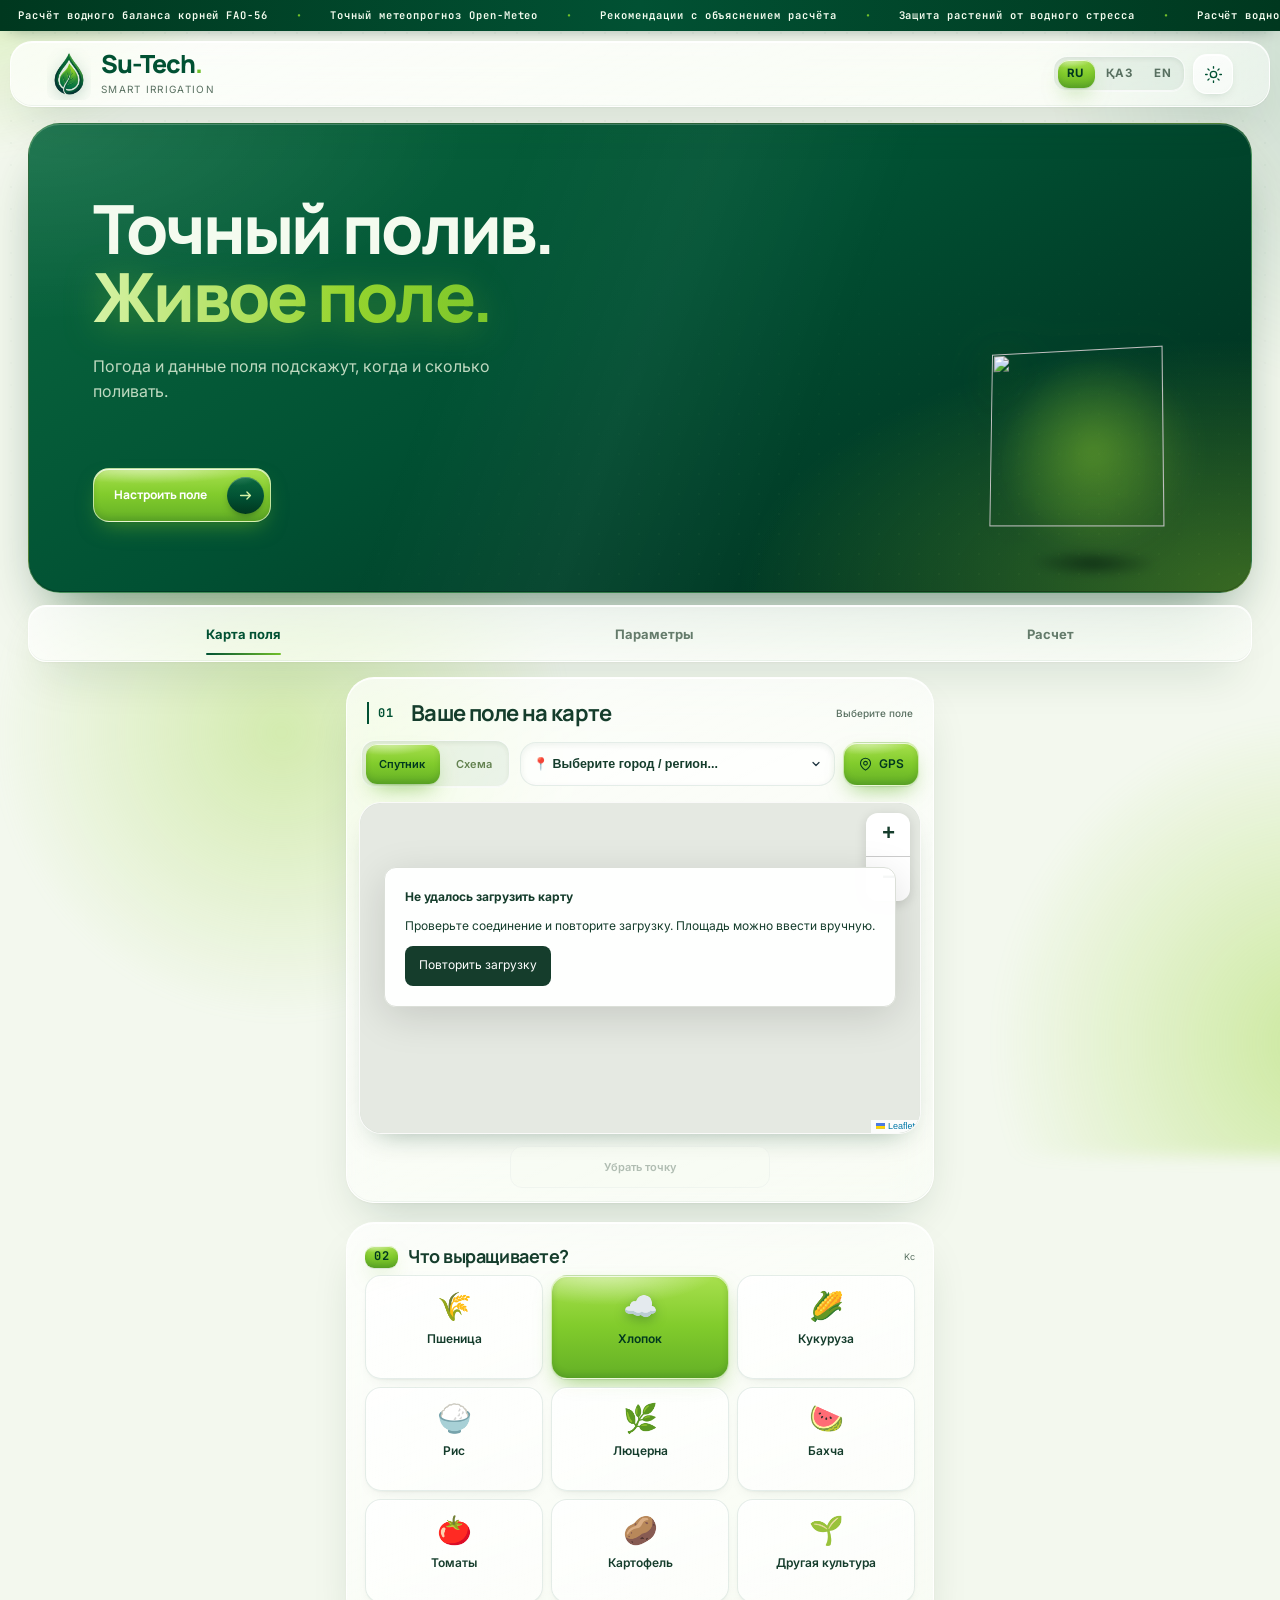
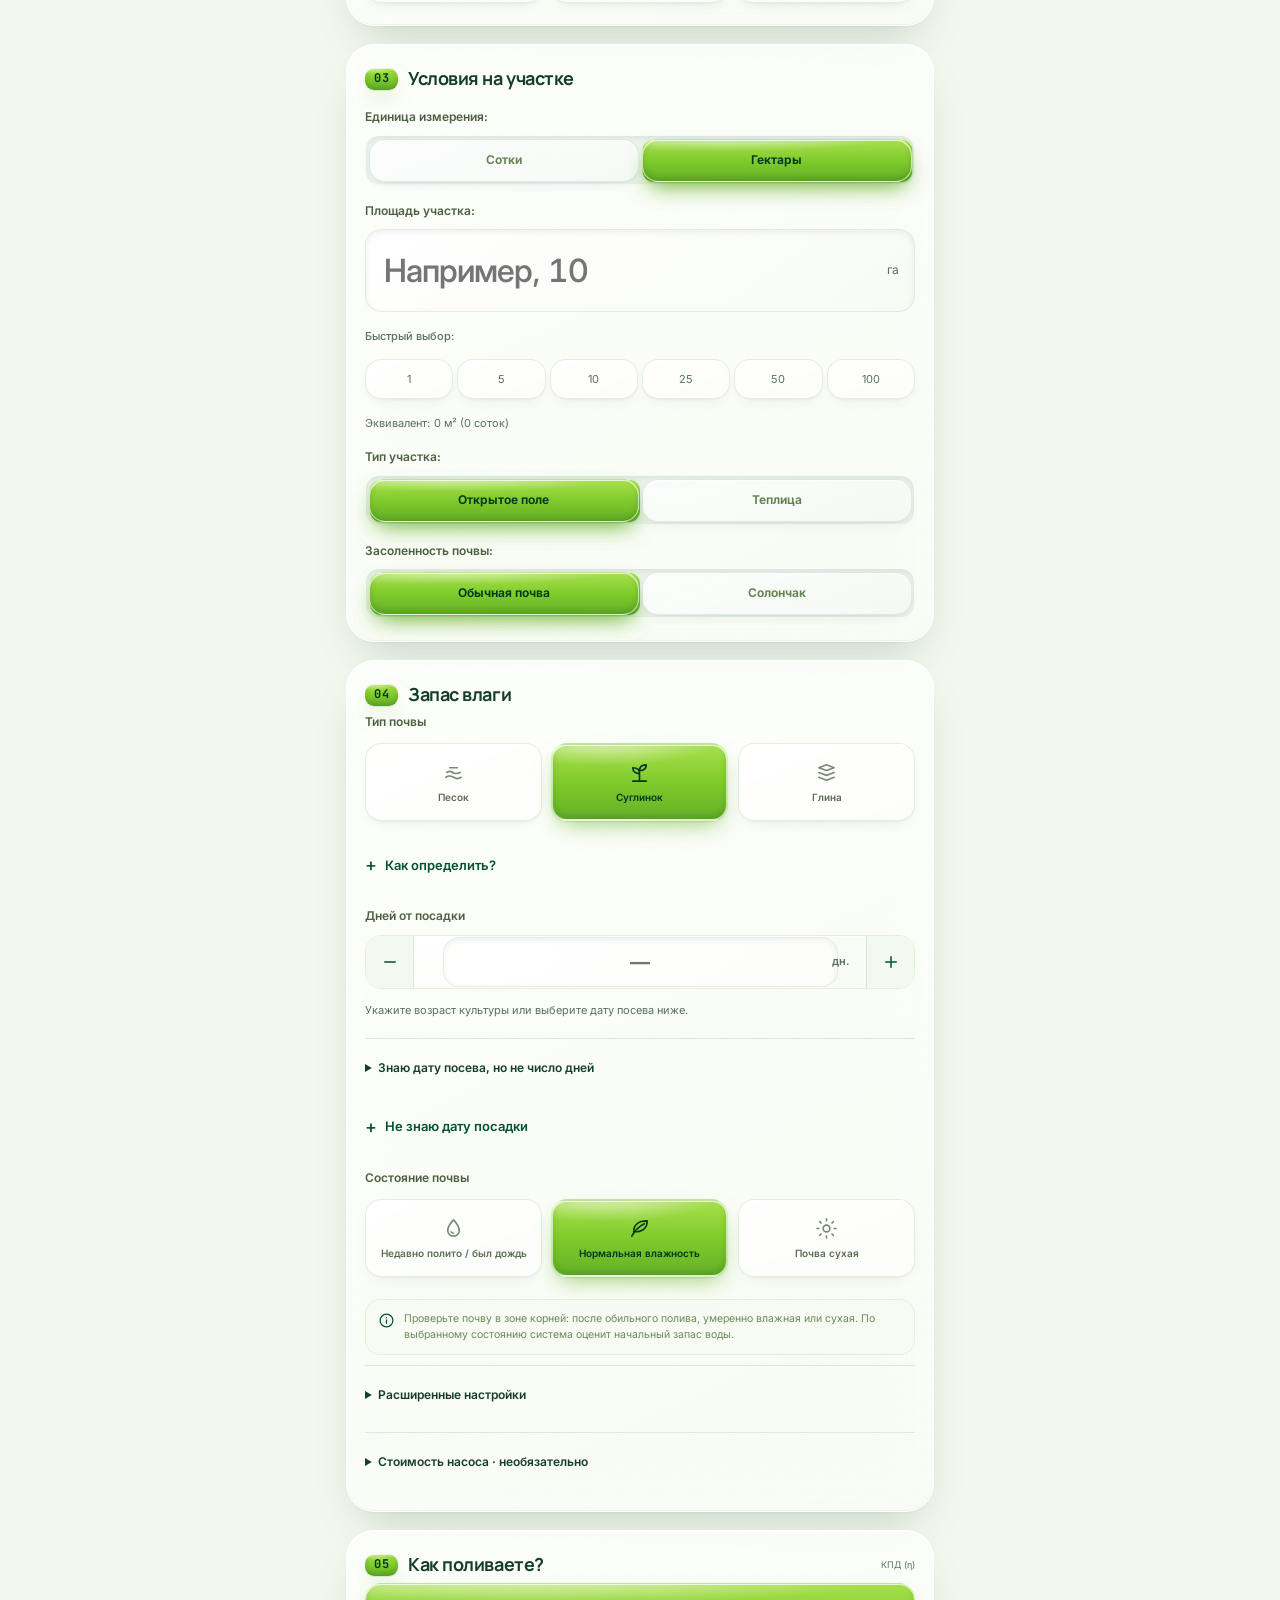
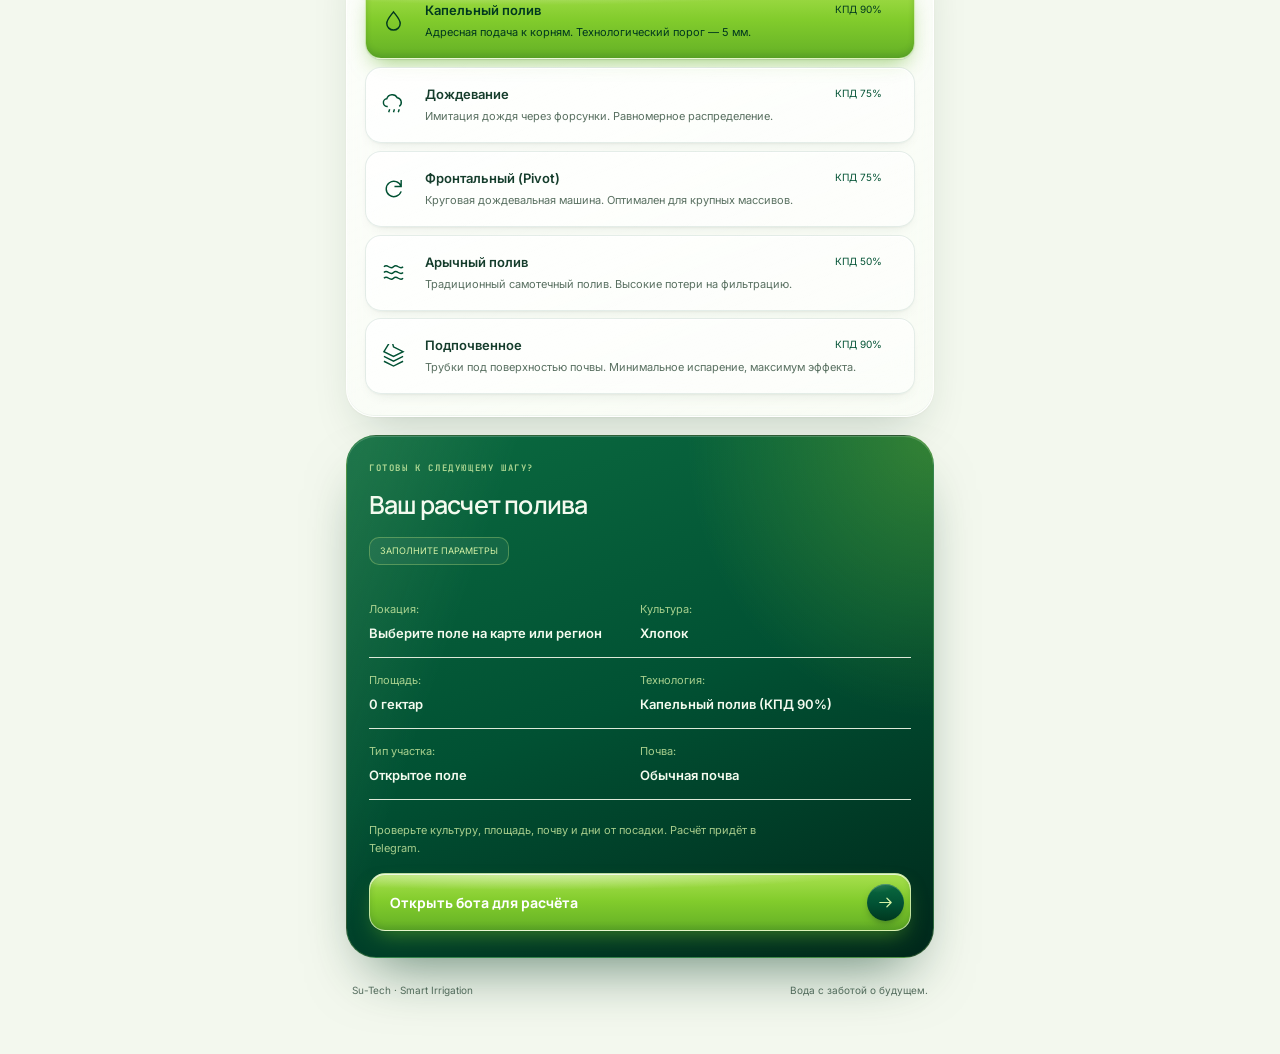
==== index.html @ 05a0aa66 "Hero: replace the CSS drop with a 3D seedling image Owner asked for a ready-made 3D picture instead " ====
<!DOCTYPE html>
<html lang="ru" id="htmlRoot">
<head>
  <meta charset="UTF-8" />
  <meta name="viewport" content="width=device-width, initial-scale=1, viewport-fit=cover" />
  <title>Su-Tech — Smart Irrigation</title>
  <meta id="pageDesc" name="description" content="Карта поля и точный расчет полива Su-Tech" />
  <meta name="theme-color" content="#ffffff" />
  <script src="js/theme.js?v=5.10.71"></script>
  <link rel="icon" href="img/sutech-leaf-logo-transparent.png?v=5.10.35" />
  <link rel="preconnect" href="https://fonts.googleapis.com" />
  <link rel="preconnect" href="https://fonts.gstatic.com" crossorigin />
  <link href="https://fonts.googleapis.com/css2?family=Inter:wght@400;500;600;700&family=JetBrains+Mono:wght@500;600;700&family=Manrope:wght@500;600;700;800&display=swap" rel="stylesheet" />
  <link rel="stylesheet" href="vendor/leaflet/leaflet.css" />
  <link rel="stylesheet" href="css/app.css?v=5.10.69" />
  <link rel="stylesheet" href="css/theme.css?v=5.10.71" />
  <link rel="stylesheet" href="css/glass.css?v=6.1.0" />
  <script defer src="vendor/leaflet/leaflet.js"></script>
  <script async src="https://telegram.org/js/telegram-web-app.js" onload="window.dispatchEvent(new Event('telegram-ready'))"></script>
  <script defer src="js/serverless-location.js?v=5.10.61"></script>
  <script defer src="js/serverless-transport.js?v=5.10.61"></script>
  <script defer src="js/field-guidance.js?v=5.10.58"></script>
  <script defer src="js/balance.js?v=5.10.69"></script>
  <script defer src="js/calculation-recovery.js?v=5.10.60"></script>
  <script defer src="js/app.js?v=5.10.71"></script>
  <script defer src="js/glass.js?v=6.0.0"></script>
</head>
<body>
  <div class="signal-strip" aria-hidden="true">
    <div class="signal-track">
      <div class="signal-loop"><span data-ticker-index="0">Расчёт водного баланса корней FAO-56</span><i>•</i><span data-ticker-index="1">Точный метеопрогноз Open-Meteo</span><i>•</i><span data-ticker-index="2">Рекомендации с объяснением расчёта</span><i>•</i><span data-ticker-index="3">Защита растений от водного стресса</span><i>•</i></div>
      <div class="signal-loop"><span data-ticker-index="0">Расчёт водного баланса корней FAO-56</span><i>•</i><span data-ticker-index="1">Точный метеопрогноз Open-Meteo</span><i>•</i><span data-ticker-index="2">Рекомендации с объяснением расчёта</span><i>•</i><span data-ticker-index="3">Защита растений от водного стресса</span><i>•</i></div>
    </div>
  </div>
  <header class="app-header">
    <a class="brand" href="#block1" aria-label="Su-Tech">
      <span class="brand-logo"><img src="img/sutech-leaf-logo-transparent.png?v=5.10.35" alt="Su-Tech" /></span>
      <span><strong>Su-Tech<span class="brand-dot">.</span></strong><small id="headerSubtitle">Smart Irrigation</small></span>
    </a>
    <nav class="header-nav" aria-label="Навигация" data-copy-aria="navAria"><a href="#block1" data-copy="navMap">Карта поля</a><a href="#block2" data-copy="navSettings">Параметры</a><a href="#summaryCard" data-copy="navCalculation">Расчет</a></nav>
    <div class="header-actions">
      <div class="language-switch" role="group" aria-label="Выбор языка" data-copy-aria="languageAria"><span class="language-switch__indicator" aria-hidden="true"></span><button type="button" id="langBtnRu" onclick="setLanguage('ru')">RU</button><button type="button" id="langBtnKz" onclick="setLanguage('kz')">ҚАЗ</button><button type="button" id="langBtnEn" onclick="setLanguage('en')">EN</button></div>
      <div class="theme-picker">
        <button type="button" id="themeToggle" class="theme-toggle" aria-label="Тема" aria-expanded="false" aria-controls="themeOptions">
          <svg data-theme-icon="light" viewBox="0 0 24 24" fill="none" stroke="currentColor" stroke-width="1.7" stroke-linecap="round" aria-hidden="true"><circle cx="12" cy="12" r="4"/><path d="M12 2v2m0 16v2M2 12h2m16 0h2M5 5l1.5 1.5m11 11L19 19M5 19l1.5-1.5m11-11L19 5"/></svg>
          <svg data-theme-icon="dark" class="hidden" viewBox="0 0 24 24" fill="none" stroke="currentColor" stroke-width="1.7" stroke-linecap="round" stroke-linejoin="round" aria-hidden="true"><path d="M20.5 14A8.6 8.6 0 0 1 10 3.5 8.7 8.7 0 1 0 20.5 14Z"/></svg>
        </button>
        <div id="themeOptions" class="theme-options" role="group" aria-label="Тема" hidden>
          <button type="button" data-theme-choice="auto" aria-pressed="true"><span data-theme-label>Как на устройстве</span><span class="theme-check" aria-hidden="true">✓</span></button>
          <button type="button" data-theme-choice="light" aria-pressed="false"><span data-theme-label>Светлая</span><span class="theme-check" aria-hidden="true">✓</span></button>
          <button type="button" data-theme-choice="dark" aria-pressed="false"><span data-theme-label>Тёмная</span><span class="theme-check" aria-hidden="true">✓</span></button>
        </div>
      </div>
    </div>
  </header>
  <div class="scroll-progress" aria-hidden="true"><span id="scrollProgressBar"></span></div>
  <section class="eco-hero" aria-labelledby="heroTitle">
    <div class="hero-ambient hero-ambient-one" aria-hidden="true"></div><div class="hero-ambient hero-ambient-two" aria-hidden="true"></div>
    <div class="hero-orb" aria-hidden="true"><div class="hero-orb__body"><span class="hero-orb__glow"></span><span class="hero-orb__shadow"></span><img class="hero-orb__art" src="img/seedling-3d.png?v=6.1.0" alt="" width="256" height="256" /></div></div>
    <div class="hero-copy">
      <h1 id="heroTitle"><span data-copy="heroTitleTop">Точный полив.</span> <em data-copy="heroTitleAccent">Живое поле.</em></h1>
      <p class="hero-description" data-copy="heroDescription">Погода и данные поля подскажут, когда и сколько поливать.</p>
      <div class="hero-actions">
        <a class="hero-cta" href="#block1"><span data-copy="heroCta">Настроить поле</span><span class="motion-arrow" aria-hidden="true"><svg viewBox="0 0 24 24" fill="none" stroke="currentColor" stroke-width="1.8" stroke-linecap="round" stroke-linejoin="round"><path d="M5 12h14m-5-5 5 5-5 5"/></svg><svg viewBox="0 0 24 24" fill="none" stroke="currentColor" stroke-width="1.8" stroke-linecap="round" stroke-linejoin="round"><path d="M5 12h14m-5-5 5 5-5 5"/></svg></span></a>
      </div>
    </div>
  </section>
  <nav class="section-nav" aria-label="Разделы Su-Tech" data-copy-aria="sectionAria"><a href="#block1" data-copy="navMap" aria-current="location">Карта поля</a><a href="#block2" data-copy="navSettings">Параметры</a><a href="#summaryCard" data-copy="navCalculation">Расчет</a></nav>
  <main class="workspace">
    <div class="workspace-grid">
      <div class="map-column">
        <section id="block1" class="map-panel">
          <div class="section-heading"><span class="section-index" aria-hidden="true">01</span><div><h2 id="block1Title">Ваше поле на карте</h2></div><span id="block1StatusPill" class="status-pill">Выберите поле</span></div>
          <div class="map-topbar">
            <div class="basemap-switch segmented-toggle"><span class="segmented-toggle__indicator" aria-hidden="true"></span><button id="btnSatellite" aria-pressed="true" onclick="setMapBasemap('satellite')" data-copy="satellite">Спутник</button><button id="btnStreets" aria-pressed="false" onclick="setMapBasemap('streets')" data-copy="streets">Схема</button></div>
            <div class="map-location-actions">
              <select id="regionSelect" class="region-select" onchange="selectRegion(this.value)" aria-label="Быстрый выбор региона" aria-describedby="locationPrompt">
                <option value="" selected data-copy="selectRegionPrompt">Выберите город или регион…</option>
                <option value="atyrau">Атырау</option>
                <option value="kyzylorda">Кызылорда (Сырдария)</option>
                <option value="turkestan">Туркестан</option>
                <option value="shymkent">Шымкент</option>
                <option value="zhambyl">Тараз (Жамбыл)</option>
                <option value="almaty">Алматы</option>
                <option value="kostanay">Костанай</option>
                <option value="akmola">Кокшетау (Акмола)</option>
                <option value="sko">Петропавловск (СКО)</option>
                <option value="pavlodar">Павлодар</option>
                <option value="vko">Усть-Каменогорск (ВКО)</option>
                <option value="karaganda">Караганда</option>
                <option value="aktobe">Актобе</option>
              </select>
              <button id="btnGetLocation" class="gps-button" onclick="requestGeolocation()"><svg viewBox="0 0 24 24" fill="none" stroke="currentColor" stroke-width="1.7" stroke-linecap="round" stroke-linejoin="round" aria-hidden="true"><path d="M20 10c0 6-8 11-8 11S4 16 4 10a8 8 0 1 1 16 0Z M15 10a3 3 0 1 1-6 0 3 3 0 0 1 6 0Z"/></svg><span id="btnLocationText">GPS</span></button>
            </div>
          </div>
          <p id="locationPrompt" class="location-prompt" role="status" tabindex="-1" hidden></p>
          <div class="map-stage"><div id="map" role="region" aria-label="Карта поля" aria-describedby="mapHint"></div>
            <div id="mapError" class="map-error hidden" role="status"><strong data-copy="mapErrorTitle">Не удалось загрузить карту</strong><span data-copy="mapErrorBody">Проверьте соединение и повторите загрузку. Площадь можно ввести вручную.</span><button id="btnRetryMap" onclick="retryFieldMap()" data-copy="retryMap">Повторить загрузку</button></div>
          </div>
          <div class="map-toolbar">
            <button id="btnUndoPoint" onclick="undoFieldPoint()" disabled data-copy="btnUndoPoint">Убрать точку</button>
            <button id="btnResetContour" onclick="resetFieldContour()" disabled data-copy="btnResetContour" class="hidden" style="display:none;" aria-hidden="true">🔄 Сбросить</button>
            <button id="btnClearLocation" onclick="clearCurrentLocation()" disabled data-copy="btnClearLocation" class="hidden" style="display:none;" aria-hidden="true">Убрать маркер</button>
          </div>
          <p id="mapHint" class="map-hint sr-only"></p>
          <div class="legacy-map-controls" aria-hidden="true"><button id="btnAddCenter" onclick="addMapCenter()" tabindex="-1">Точка в центре</button><button id="btnUseRadius" aria-pressed="false" onclick="usePointRadius()" tabindex="-1">По радиусу</button><div id="radiusControls" class="radius-controls hidden"><label id="radiusLabel" for="fieldRadiusInput">Радиус, м</label><input id="fieldRadiusInput" type="number" min="1" max="10000" step="any" value="100" inputmode="decimal" oninput="updatePointRadius()" /></div></div>
          <div class="area-readout hidden" role="status" aria-live="polite" aria-hidden="true"><span class="area-icon"><svg viewBox="0 0 24 24" fill="none" stroke="currentColor" stroke-width="1.7" stroke-linecap="round" stroke-linejoin="round" aria-hidden="true"><path d="m4 5 14-2 3 14-14 4-3-16Z"/></svg></span><div><span id="mapAreaLabel">Площадь участка</span><strong id="mapAreaValue">—</strong><span id="mapAreaStatus"></span></div></div>
          <div id="gpsStatusBlock" class="gps-status hidden" role="status"><span class="gps-spinner"></span><span id="gpsStatusText"></span></div>
          <div id="coordsCard" class="coords-card hidden"><span id="coordsCardTitle"></span><span id="coordsAccuracy"></span><div><span id="labelLat">Широта</span> <strong id="displayLat"></strong></div><div><span id="labelLon">Долгота</span> <strong id="displayLon"></strong></div></div>
        </section>
      </div>
      <div class="settings-column"><section id="block2" class="flex flex-col gap-4">

      <div class="flex gap-3">
        <span class="section-index" aria-hidden="true">02</span>
        <h2 class="" id="block2Title">
          Сельскохозяйственная культура
        </h2>
        <span class="">Kc</span>
      </div>


      <!-- 9 crops — adaptive for mobile and desktop -->
      <div class="gap-3" role="radiogroup" aria-labelledby="block2Title">

        <!-- 1. Пшеница -->
        <div id="cropCard_wheat"
             data-crop="wheat"
             class="crop-card flex flex-col relative"
             onclick="selectCrop('wheat')" role="radio" aria-checked="false" tabindex="0">
          <span class="crop-symbol" aria-hidden="true">🌾</span>
          <span class="" id="cropName_wheat">Пшеница</span>
          <span class="" id="cropSub_wheat">Бидай</span>
          <span class="">Kc:1.10</span>
          <span class="crop-check absolute hidden"
                aria-hidden="true">✓</span>
        </div>

        <!-- 2. Хлопок (Selected by default) -->
        <div id="cropCard_cotton"
             data-crop="cotton"
             class="crop-card flex flex-col relative card-selected active"
             onclick="selectCrop('cotton')" role="radio" aria-checked="true" tabindex="0">
          <span class="crop-symbol" aria-hidden="true">☁️</span>
          <span class="" id="cropName_cotton">Хлопок</span>
          <span class="" id="cropSub_cotton">Мақта</span>
          <span class="">Kc:1.15</span>
          <span class="crop-check absolute flex"
                aria-hidden="true">✓</span>
        </div>

        <!-- 3. Кукуруза -->
        <div id="cropCard_corn"
             data-crop="corn"
             class="crop-card flex flex-col relative"
             onclick="selectCrop('corn')" role="radio" aria-checked="false" tabindex="0">
          <span class="crop-symbol" aria-hidden="true">🌽</span>
          <span class="" id="cropName_corn">Кукуруза</span>
          <span class="" id="cropSub_corn">Жүгері</span>
          <span class="">Kc:1.20</span>
          <span class="crop-check absolute hidden"
                aria-hidden="true">✓</span>
        </div>

        <!-- 4. Рис -->
        <div id="cropCard_rice"
             data-crop="rice"
             class="crop-card flex flex-col relative"
             onclick="selectCrop('rice')" role="radio" aria-checked="false" tabindex="0">
          <span class="crop-symbol" aria-hidden="true">🍚</span>
          <span class="" id="cropName_rice">Рис</span>
          <span class="" id="cropSub_rice">Күріш</span>
          <span class="">Kc:1.25</span>
          <span class="crop-check absolute hidden"
                aria-hidden="true">✓</span>
        </div>

        <!-- 5. Люцерна -->
        <div id="cropCard_alfalfa"
             data-crop="alfalfa"
             class="crop-card flex flex-col relative"
             onclick="selectCrop('alfalfa')" role="radio" aria-checked="false" tabindex="0">
          <span class="crop-symbol" aria-hidden="true">🌿</span>
          <span class="" id="cropName_alfalfa">Люцерна</span>
          <span class="" id="cropSub_alfalfa">Жоңышқа</span>
          <span class="">Kc:1.05</span>
          <span class="crop-check absolute hidden"
                aria-hidden="true">✓</span>
        </div>

        <!-- 6. Бахча -->
        <div id="cropCard_melon"
             data-crop="melon"
             class="crop-card flex flex-col relative"
             onclick="selectCrop('melon')" role="radio" aria-checked="false" tabindex="0">
          <span class="crop-symbol" aria-hidden="true">🍉</span>
          <span class="" id="cropName_melon">Бахча</span>
          <span class="" id="cropSub_melon">Бақша</span>
          <span class="">Kc:1.05</span>
          <span class="crop-check absolute hidden"
                aria-hidden="true">✓</span>
        </div>

        <!-- 7. Томаты -->
        <div id="cropCard_tomato"
             data-crop="tomato"
             class="crop-card flex flex-col relative"
             onclick="selectCrop('tomato')" role="radio" aria-checked="false" tabindex="0">
          <span class="crop-symbol" aria-hidden="true">🍅</span>
          <span class="" id="cropName_tomato">Томаты</span>
          <span class="" id="cropSub_tomato">Қызанақ</span>
          <span class="">Kc:1.15</span>
          <span class="crop-check absolute hidden"
                aria-hidden="true">✓</span>
        </div>

        <!-- 8. Картофель -->
        <div id="cropCard_potato"
             data-crop="potato"
             class="crop-card flex flex-col relative"
             onclick="selectCrop('potato')" role="radio" aria-checked="false" tabindex="0">
          <span class="crop-symbol" aria-hidden="true">🥔</span>
          <span class="" id="cropName_potato">Картофель</span>
          <span class="" id="cropSub_potato">Картоп</span>
          <span class="">Kc:1.10</span>
          <span class="crop-check absolute hidden"
                aria-hidden="true">✓</span>
        </div>

        <!-- 9. Другая культура (Kc=1.00) -->
        <div id="cropCard_other"
             data-crop="other"
             class="crop-card flex flex-col relative"
             onclick="selectCrop('other')" role="radio" aria-checked="false" tabindex="0">
          <span class="crop-symbol" aria-hidden="true">🌱</span>
          <span class="" id="cropName_other">Другая культура</span>
          <span class="" id="cropSub_other">Басқа дақыл</span>
          <span class="">Kc:1.00</span>
          <span class="crop-check absolute hidden"
                aria-hidden="true">✓</span>
        </div>
      </div>
    </section>
<section id="block3" class="flex flex-col gap-4">

      <div class="flex gap-3">
        <span class="section-index" aria-hidden="true">03</span>
        <h2 class="" id="block3Title">
          Параметры поля
        </h2>
        <span class="" id="currentAreaUnitBadge">гектар</span>
      </div>

      <div class="flex flex-col gap-4">

        <!-- Unit toggle -->
        <div class="flex flex-col gap-2">
          <label class="" id="labelAreaUnit">
            Единица измерения:
          </label>
          <div class="flex segmented-toggle" id="areaUnitSwitch"
               role="group" aria-labelledby="labelAreaUnit">
            <span class="segmented-toggle__indicator" aria-hidden="true"></span>
            <button type="button" id="unitBtn_sotka"
                    class=""
                    onclick="setAreaUnit('sotka')" aria-pressed="false">
              <span id="unitText_sotka">Сотки</span>
            </button>
            <button type="button" id="unitBtn_hectare"
                    class=""
                    onclick="setAreaUnit('hectare')" aria-pressed="true">
              <span id="unitText_hectare">Гектары</span>
            </button>
          </div>
        </div>

        <!-- Area input -->
        <div class="flex flex-col gap-2">
          <label class=""
                 id="labelAreaValue" for="fieldAreaInput">
            Площадь участка:
          </label>
          <div class="relative flex">
            <input
              type="text"
              id="fieldAreaInput"
              class=""
              value="" placeholder="Например, 10" autocomplete="off" spellcheck="false"
              inputmode="decimal"
              oninput="handleAreaChange(this.value)"
            />
            <span class="absolute"
                  id="inputUnitSuffix">га</span>
          </div>
        </div>

        <!-- Preset chips -->
        <div class="flex flex-col gap-2">
          <span class=""
                id="labelQuickPresets">Быстрый выбор:</span>
          <div class="flex gap-2" role="group" aria-labelledby="labelQuickPresets">
            <button type="button"
                    class=""
                    onclick="setPresetArea(1)">1</button>
            <button type="button"
                    class=""
                    onclick="setPresetArea(5)">5</button>
            <button type="button"
                    class=""
                    onclick="setPresetArea(10)">10</button>
            <button type="button"
                    class=""
                    onclick="setPresetArea(25)">25</button>
            <button type="button"
                    class=""
                    onclick="setPresetArea(50)">50</button>
            <button type="button"
                    class=""
                    onclick="setPresetArea(100)">100</button>
          </div>
        </div>

        <!-- Equivalent -->
        <div class="flex"
             aria-live="polite">
          <span class="" id="areaCalcEquivalentLabel">Эквивалент:</span>
          <span class="" id="areaInM2">100 000 м² (1 000 соток)</span>
        </div>

        <!-- ══ TWO CRITICAL TOGGLES ══════════════════════════════ -->

        <!-- 1. Тип участка (Field Type) -->
        <div class="flex flex-col gap-2">
          <div class="flex">
            <label class="" id="labelFieldType">
              Тип участка:
            </label>
            <span class="" id="fieldTypeBadge">
              Открытое поле
            </span>
          </div>
          <div class="flex segmented-toggle" id="fieldTypeSwitch"
               role="group" aria-labelledby="labelFieldType">
            <span class="segmented-toggle__indicator" aria-hidden="true"></span>
            <button type="button" id="fieldTypeBtn_open" data-field="open"
                    class=""
                    onclick="setFieldType('open')" aria-pressed="true">
              <span id="fieldText_open">Открытое поле</span>
            </button>
            <button type="button" id="fieldTypeBtn_greenhouse" data-field="greenhouse"
                    class=""
                    onclick="setFieldType('greenhouse')" aria-pressed="false">
              <span id="fieldText_greenhouse">Теплица</span>
            </button>
          </div>
        </div>

        <!-- 2. Засоленность почвы (Salinity Leaching) -->
        <div class="flex flex-col gap-2">
          <div class="flex">
            <label class="" id="labelSalinity">
              Засоленность почвы:
            </label>
            <span class="" id="salinityBadge">
              Обычная почва
            </span>
          </div>
          <div class="flex segmented-toggle" id="salinitySwitch"
               role="group" aria-labelledby="labelSalinity">
            <span class="segmented-toggle__indicator" aria-hidden="true"></span>
            <button type="button" id="salinityBtn_no" data-saline="no"
                    class=""
                    onclick="setSalinity('no')" aria-pressed="true">
              <span id="salineText_no">Обычная почва</span>
            </button>
            <button type="button" id="salinityBtn_yes" data-saline="yes"
                    class=""
                    onclick="setSalinity('yes')" aria-pressed="false">
              <span id="salineText_yes">Солончак</span>
            </button>
          </div>
        </div>

      </div>
    </section>
<section id="balanceBlock" class="balance-form">
  <div><span class="section-index" aria-hidden="true">04</span><h2 data-balance-copy="title">Запас влаги</h2></div>
  <div class="balance-fields">
    <label id="soilTypeLabel" data-balance-copy="soil">Тип почвы</label>
    <div id="soilChips" class="segmented-chips" role="radiogroup" aria-labelledby="soilTypeLabel">
      <button type="button" class="chip-btn" data-soil="sand" onclick="setSoilType('sand')" role="radio" aria-checked="false">
        <svg class="chip-icon" viewBox="0 0 24 24" fill="none" stroke="currentColor" stroke-width="1.7" stroke-linecap="round" stroke-linejoin="round" aria-hidden="true"><path d="M4 17c3-2 5-2 8 0s5 2 8 0M5 12c2-1.5 4-1.5 6 0s4 1.5 8 0M8 7h8"/></svg><span data-balance-copy="sand">Песок</span>
      </button>
      <button type="button" class="chip-btn chip-active" data-soil="loam" onclick="setSoilType('loam')" role="radio" aria-checked="true">
        <svg class="chip-icon" viewBox="0 0 24 24" fill="none" stroke="currentColor" stroke-width="1.7" stroke-linecap="round" stroke-linejoin="round" aria-hidden="true"><path d="M12 21V10M12 13c-4 0-7-2-7-6 4 0 7 2 7 6Zm0-3c4 0 7-2 7-6-4 0-7 2-7 6ZM5 21h14"/></svg><span data-balance-copy="loam">Суглинок</span>
      </button>
      <button type="button" class="chip-btn" data-soil="clay" onclick="setSoilType('clay')" role="radio" aria-checked="false">
        <svg class="chip-icon" viewBox="0 0 24 24" fill="none" stroke="currentColor" stroke-width="1.7" stroke-linecap="round" stroke-linejoin="round" aria-hidden="true"><path d="m4 7 8-3 8 3-8 3-8-3Zm0 5 8 3 8-3M4 17l8 3 8-3"/></svg><span data-balance-copy="clay">Глина</span>
      </button>
    </div>
    <input type="hidden" id="soilType" value="loam" />
    <details id="soilHelp" class="field-help">
      <summary data-balance-copy="soilHelp">Как определить?</summary>
      <p id="soilHelpText" class="balance-help field-help__text"></p>
    </details>

    <label for="growthDay" data-balance-copy="day">Дней от посадки</label>
    <div class="growth-stepper">
      <button type="button" onclick="changeGrowthDay(-1)" data-balance-aria="decreaseDay" aria-label="Уменьшить число дней"><svg viewBox="0 0 24 24" fill="none" stroke="currentColor" stroke-width="2" stroke-linecap="round" aria-hidden="true"><path d="M5 12h14"/></svg></button>
      <div class="growth-value"><input id="growthDay" type="text" inputmode="numeric" placeholder="—" autocomplete="off"/><span data-balance-copy="daySuffix">дн.</span></div>
      <button type="button" onclick="changeGrowthDay(1)" data-balance-aria="increaseDay" aria-label="Увеличить число дней"><svg viewBox="0 0 24 24" fill="none" stroke="currentColor" stroke-width="2" stroke-linecap="round" aria-hidden="true"><path d="M12 5v14M5 12h14"/></svg></button>
    </div>
    <p class="balance-help" data-balance-copy="dayHint">Укажите возраст культуры или выберите дату посева ниже.</p>
    <details id="plantingDateDetails"><summary data-balance-copy="dateOption">Знаю дату посева, но не число дней</summary>
      <label for="plantingDate" data-balance-copy="dateLabel">Дата посева или посадки</label>
      <input id="plantingDate" type="date" autocomplete="off" />
    </details>
    <details id="growthStageHelp" class="field-help">
      <summary data-balance-copy="stageHelp">Не знаю дату посадки</summary>
      <p class="balance-help" data-balance-copy="stageHelpIntro">Выберите стадию по виду растений. Возраст будет приблизительным.</p>
      <fieldset class="growth-stage-options">
        <legend id="growthStageLabel" class="sr-only" data-balance-copy="stageLabel">Стадия роста</legend>
        <button type="button" data-growth-stage="initial" aria-pressed="false"><strong data-stage-label></strong><span data-stage-description></span></button>
        <button type="button" data-growth-stage="development" aria-pressed="false"><strong data-stage-label></strong><span data-stage-description></span></button>
        <button type="button" data-growth-stage="middle" aria-pressed="false"><strong data-stage-label></strong><span data-stage-description></span></button>
        <button type="button" data-growth-stage="late" aria-pressed="false"><strong data-stage-label></strong><span data-stage-description></span></button>
      </fieldset>
    </details>
    <p id="growthEstimateNote" class="balance-help growth-estimate-note" role="status" hidden></p>

    <label id="moistureLabel" data-balance-copy="moisture">Состояние почвы</label>
    <div id="moistureChips" class="segmented-chips" role="radiogroup" aria-labelledby="moistureLabel">
      <button type="button" class="chip-btn" data-moisture="recent" onclick="setMoistureCondition('recent')" role="radio" aria-checked="false">
        <svg class="chip-icon" viewBox="0 0 24 24" fill="none" stroke="currentColor" stroke-width="1.7" stroke-linecap="round" stroke-linejoin="round" aria-hidden="true"><path d="M12 3s6 6.3 6 11a6 6 0 0 1-12 0c0-4.7 6-11 6-11Z"/><path d="M9.5 15.5c.7 1 1.5 1.5 2.5 1.5"/></svg><span data-balance-copy="moistureRecent">Недавно полито</span>
      </button>
      <button type="button" class="chip-btn chip-active" data-moisture="normal" onclick="setMoistureCondition('normal')" role="radio" aria-checked="true">
        <svg class="chip-icon" viewBox="0 0 24 24" fill="none" stroke="currentColor" stroke-width="1.7" stroke-linecap="round" stroke-linejoin="round" aria-hidden="true"><path d="M20 4C11 4 6 8 6 15c5 1 9 0 12-4 2-2 2-5 2-7Z"/><path d="M4 20c3-6 7-10 13-13"/></svg><span data-balance-copy="moistureNormal">В норме</span>
      </button>
      <button type="button" class="chip-btn" data-moisture="dry" onclick="setMoistureCondition('dry')" role="radio" aria-checked="false">
        <svg class="chip-icon" viewBox="0 0 24 24" fill="none" stroke="currentColor" stroke-width="1.7" stroke-linecap="round" stroke-linejoin="round" aria-hidden="true"><circle cx="12" cy="12" r="3.5"/><path d="M12 2v2M12 20v2M4.9 4.9l1.4 1.4M17.7 17.7l1.4 1.4M2 12h2M20 12h2M4.9 19.1l1.4-1.4M17.7 6.3l1.4-1.4"/></svg><span data-balance-copy="moistureDry">Сухая</span>
      </button>
    </div>
    <input type="hidden" id="moistureCondition" value="normal" />

    <p class="balance-help balance-info"><svg viewBox="0 0 24 24" fill="none" stroke="currentColor" stroke-width="1.7" stroke-linecap="round" stroke-linejoin="round" aria-hidden="true"><circle cx="12" cy="12" r="9"/><path d="M12 11v5M12 8h.01"/></svg><span data-balance-copy="moistureHint">Выберите понятное состояние — запас влаги в миллиметрах система рассчитает сама.</span></p>
    <p id="riceBalanceNote" class="balance-help hidden" data-balance-copy="rice">Для риса рассчитывается норма затопления чека (слой 10–15 см + фильтрация в грунт).</p>
    <details id="stageCalendar"><summary data-balance-copy="calendar">Расширенные настройки</summary>
      <p class="balance-help" data-balance-copy="calendarHint">Ориентировочные сроки: измените под сорт и климат. Люцерна — первый цикл; после укоса используйте «Другая культура» с текущими параметрами.</p>
      <div class="balance-pair">
        <div><label for="stageInitial" data-balance-copy="initial">Начало, дней</label><input id="stageInitial" type="text" inputmode="numeric" /></div>
        <div><label for="stageDevelopment" data-balance-copy="development">Развитие, дней</label><input id="stageDevelopment" type="text" inputmode="numeric" /></div>
        <div><label for="stageMiddle" data-balance-copy="middle">Середина, дней</label><input id="stageMiddle" type="text" inputmode="numeric" /></div>
        <div><label for="stageLate" data-balance-copy="late">Созревание, дней</label><input id="stageLate" type="text" inputmode="numeric" /></div>
      </div>
    </details>
    <div id="customCropBalance" class="balance-fields hidden">
      <p class="balance-help" data-balance-copy="customHint">Введите параметры текущей стадии вашей культуры.</p>
      <label for="customKc">Kc</label><input id="customKc" type="text" inputmode="decimal" placeholder="1.0" />
      <label for="customP" data-balance-copy="customP">Доля истощения p (0,1–0,8)</label><input id="customP" type="text" inputmode="decimal" placeholder="0.5" />
      <label for="customRoot" data-balance-copy="root">Глубина корней, м</label><input id="customRoot" type="text" inputmode="decimal" placeholder="0.6" />
    </div>
    <details id="greenhouseBalance" class="hidden">
      <summary data-balance-copy="greenhouseSettings">Микроклимат теплицы · необязательно</summary>
      <div class="balance-fields">
        <label for="greenhouseEt0" data-balance-copy="greenhouseEt0">Измеренный ET₀, мм/сутки</label><input id="greenhouseEt0" type="text" inputmode="decimal" />
        <p class="balance-help" data-balance-copy="greenhouseHint">Оставьте пустым — система автоматически рассчитает ET₀ теплицы по Open-Meteo.</p>
      </div>
    </details>
    <details><summary data-balance-copy="energy">Стоимость насоса · необязательно</summary>
      <div class="balance-fields">
        <label for="powerPrice" data-balance-copy="price">Тариф, ₸/кВт·ч</label><input id="powerPrice" type="text" inputmode="decimal" />
        <div class="balance-pair">
          <div><label for="pumpPower" data-balance-copy="pumpPower">Мощность насоса (кВт)</label><input id="pumpPower" type="text" inputmode="decimal" /></div>
          <div><label for="pumpProductivity" data-balance-copy="pumpProductivity">Производительность (м³/ч)</label><input id="pumpProductivity" type="text" inputmode="decimal" /></div>
        </div>
      </div>
      <p class="balance-help" data-balance-copy="energyHint">Уточните мощность и производительность вашего насоса. Добавьте тариф, чтобы сравнить стоимость полива.</p>
    </details>
    <p class="balance-error" id="balanceError" role="alert" hidden></p>
  </div>
</section>
<section id="block4" class="flex flex-col gap-4">

      <div class="flex gap-3">
        <span class="section-index" aria-hidden="true">05</span>
        <h2 class="" id="block4Title">
          Тип оросительной системы
        </h2>
        <span class="" id="irrigEfficiencyLabel">КПД (η)</span>
      </div>


      <div class="flex flex-col gap-3" role="radiogroup" aria-labelledby="block4Title">

        <!-- 1. Капельный (Default Selected) -->
        <div id="irrigCard_drip"
             class="irrig-card relative card-selected active"
             onclick="selectIrrigation('drip')" role="radio" aria-checked="true" tabindex="0">
          <div class="flex gap-3">
            <div class="flex">
              <svg data-lucide="droplets" class="irrig-symbol" viewBox="0 0 24 24" fill="none" stroke="currentColor" stroke-width="1.5" aria-hidden="true"><path d="M12 3C9 7 5 11 5 15a7 7 0 0 0 14 0c0-4-4-8-7-12Z"/></svg>
            </div>
            <div class="">
              <div class="flex gap-2">
                <span class="" id="irrigTitle_drip">Капельный полив</span>
                <span class="" id="irrigBadge_drip">КПД 90%</span>
              </div>
              <p class="" id="irrigDesc_drip">
                Адресная подача в прикорневую зону. Экономия воды 40–50%.
              </p>
            </div>
          </div>
          <span class="irrig-check absolute flex" aria-hidden="true">✓</span>
        </div>

        <!-- 2. Дождевание -->
        <div id="irrigCard_sprinkler"
             class="irrig-card relative"
             onclick="selectIrrigation('sprinkler')" role="radio" aria-checked="false" tabindex="0">
          <div class="flex gap-3">
            <div class="flex">
              <svg data-lucide="cloud-rain" class="irrig-symbol" viewBox="0 0 24 24" fill="none" stroke="currentColor" stroke-width="1.5" aria-hidden="true"><path d="M6 14a4 4 0 0 1-1-8 6 6 0 0 1 11-1 5 5 0 0 1 2 9M8 17l-1 3m6-3-1 3m6-3-1 3"/></svg>
            </div>
            <div class="">
              <div class="flex gap-2">
                <span class="" id="irrigTitle_sprinkler">Дождевание</span>
                <span class="" id="irrigBadge_sprinkler">КПД 75%</span>
              </div>
              <p class="" id="irrigDesc_sprinkler">
                Имитация дождя через форсунки. Равномерное распределение.
              </p>
            </div>
          </div>
          <span class="irrig-check absolute hidden" aria-hidden="true">✓</span>
        </div>

        <!-- 3. Фронтальный (Pivot) -->
        <div id="irrigCard_pivot"
             class="irrig-card relative"
             onclick="selectIrrigation('pivot')" role="radio" aria-checked="false" tabindex="0">
          <div class="flex gap-3">
            <div class="flex">
              <svg data-lucide="rotate-cw" class="irrig-symbol" viewBox="0 0 24 24" fill="none" stroke="currentColor" stroke-width="1.5" aria-hidden="true"><path d="M20 10a8 8 0 1 0 0 5M20 3v7h-7"/></svg>
            </div>
            <div class="">
              <div class="flex gap-2">
                <span class="" id="irrigTitle_pivot">Фронтальный (Pivot)</span>
                <span class="" id="irrigBadge_pivot">КПД 75%</span>
              </div>
              <p class="" id="irrigDesc_pivot">
                Круговая дождевальная машина. Оптимален для крупных массивов.
              </p>
            </div>
          </div>
          <span class="irrig-check absolute hidden" aria-hidden="true">✓</span>
        </div>

        <!-- 4. Арычный -->
        <div id="irrigCard_furrow"
             class="irrig-card relative"
             onclick="selectIrrigation('furrow')" role="radio" aria-checked="false" tabindex="0">
          <div class="flex gap-3">
            <div class="flex">
              <svg data-lucide="waves" class="irrig-symbol" viewBox="0 0 24 24" fill="none" stroke="currentColor" stroke-width="1.5" aria-hidden="true"><path d="M2 6c4-4 6 4 10 0s6 4 10 0M2 12c4-4 6 4 10 0s6 4 10 0M2 18c4-4 6 4 10 0s6 4 10 0"/></svg>
            </div>
            <div class="">
              <div class="flex gap-2">
                <span class="" id="irrigTitle_furrow">Арычный полив</span>
                <span class="" id="irrigBadge_furrow">КПД 50%</span>
              </div>
              <p class="" id="irrigDesc_furrow">
                Традиционный самотечный полив. Высокие потери на фильтрацию.
              </p>
            </div>
          </div>
          <span class="irrig-check absolute hidden" aria-hidden="true">✓</span>
        </div>

        <!-- 5. Подпочвенное -->
        <div id="irrigCard_subsurface"
             class="irrig-card relative"
             onclick="selectIrrigation('subsurface')" role="radio" aria-checked="false" tabindex="0">
          <div class="flex gap-3">
            <div class="flex">
              <svg data-lucide="layers" class="irrig-symbol" viewBox="0 0 24 24" fill="none" stroke="currentColor" stroke-width="1.5" aria-hidden="true"><path d="m12 3 10 5-10 5L2 8 10-5Zm-10 10 10 5 10-5M2 18l10 5 10-5"/></svg>
            </div>
            <div class="">
              <div class="flex gap-2">
                <span class="" id="irrigTitle_subsurface">Подпочвенное</span>
                <span class="" id="irrigBadge_subsurface">КПД 90%</span>
              </div>
              <p class="" id="irrigDesc_subsurface">
                Трубки под поверхностью почвы. Минимальное испарение, максимум эффекта.
              </p>
            </div>
          </div>
          <span class="irrig-check absolute hidden" aria-hidden="true">✓</span>
        </div>

      </div>
    </section></div>
    </div>
    <section id="summaryCard" class="summary-card">
      <div id="calculationRecovery" class="calculation-recovery" role="status" aria-live="polite" hidden>
        <strong id="recoveryTitle"></strong><p id="recoveryBody"></p>
        <div class="calculation-recovery__actions"><button type="button" id="recoveryAction"></button><button type="button" id="recoveryDismiss"></button></div>
      </div>
      <div class="summary-heading"><div><p class="eyebrow" data-copy="summaryEyebrow">ГОТОВЫ К СЛЕДУЮЩЕМУ ШАГУ?</p><h2 id="summaryTitle">Ваш расчет полива</h2></div><span id="summaryStatusBadge"></span></div>
      <dl class="summary-grid"><div><dt id="sumLabelCoords"></dt><dd id="sumValCoords">—</dd></div><div><dt id="sumLabelCrop"></dt><dd id="sumValCrop">—</dd></div><div><dt id="sumLabelArea"></dt><dd id="sumValArea">—</dd></div><div><dt id="sumLabelIrrig"></dt><dd id="sumValIrrig">—</dd></div><div><dt id="sumLabelFieldType"></dt><dd id="sumValFieldType">—</dd></div><div><dt id="sumLabelSaline"></dt><dd id="sumValSaline">—</dd></div></dl>
      <div class="summary-footer"><p id="submitHint"></p><button id="btnSubmitAll" class="submit-button" onclick="submitFinalCalculation()"><span id="btnSubmitText">Рассчитать полив</span><span class="motion-arrow" aria-hidden="true"><svg viewBox="0 0 24 24" fill="none" stroke="currentColor" stroke-width="1.7" stroke-linecap="round" stroke-linejoin="round"><path d="M4 12h16m-6-6 6 6-6 6"/></svg><svg viewBox="0 0 24 24" fill="none" stroke="currentColor" stroke-width="1.7" stroke-linecap="round" stroke-linejoin="round"><path d="M4 12h16m-6-6 6 6-6 6"/></svg></span></button></div>
    </section>
    <footer class="page-footer"><span>Su-Tech · Smart Irrigation</span><span data-copy="footerNote">Вода с заботой о будущем.</span></footer>
  </main>
  <div id="appToast" class="toast" role="status" aria-live="polite" style="display:none"></div>
</body>
</html>
---- vendor/leaflet/leaflet.css ----
/* required styles */

.leaflet-pane,
.leaflet-tile,
.leaflet-marker-icon,
.leaflet-marker-shadow,
.leaflet-tile-container,
.leaflet-pane > svg,
.leaflet-pane > canvas,
.leaflet-zoom-box,
.leaflet-image-layer,
.leaflet-layer {
	position: absolute;
	left: 0;
	top: 0;
	}
.leaflet-container {
	overflow: hidden;
	}
.leaflet-tile,
.leaflet-marker-icon,
.leaflet-marker-shadow {
	-webkit-user-select: none;
	   -moz-user-select: none;
	        user-select: none;
	  -webkit-user-drag: none;
	}
/* Prevents IE11 from highlighting tiles in blue */
.leaflet-tile::selection {
	background: transparent;
}
/* Safari renders non-retina tile on retina better with this, but Chrome is worse */
.leaflet-safari .leaflet-tile {
	image-rendering: -webkit-optimize-contrast;
	}
/* hack that prevents hw layers "stretching" when loading new tiles */
.leaflet-safari .leaflet-tile-container {
	width: 1600px;
	height: 1600px;
	-webkit-transform-origin: 0 0;
	}
.leaflet-marker-icon,
.leaflet-marker-shadow {
	display: block;
	}
/* .leaflet-container svg: reset svg max-width decleration shipped in Joomla! (joomla.org) 3.x */
/* .leaflet-container img: map is broken in FF if you have max-width: 100% on tiles */
.leaflet-container .leaflet-overlay-pane svg {
	max-width: none !important;
	max-height: none !important;
	}
.leaflet-container .leaflet-marker-pane img,
.leaflet-container .leaflet-shadow-pane img,
.leaflet-container .leaflet-tile-pane img,
.leaflet-container img.leaflet-image-layer,
.leaflet-container .leaflet-tile {
	max-width: none !important;
	max-height: none !important;
	width: auto;
	padding: 0;
	}

.leaflet-container img.leaflet-tile {
	/* See: https://bugs.chromium.org/p/chromium/issues/detail?id=600120 */
	mix-blend-mode: plus-lighter;
}

.leaflet-container.leaflet-touch-zoom {
	-ms-touch-action: pan-x pan-y;
	touch-action: pan-x pan-y;
	}
.leaflet-container.leaflet-touch-drag {
	-ms-touch-action: pinch-zoom;
	/* Fallback for FF which doesn't support pinch-zoom */
	touch-action: none;
	touch-action: pinch-zoom;
}
.leaflet-container.leaflet-touch-drag.leaflet-touch-zoom {
	-ms-touch-action: none;
	touch-action: none;
}
.leaflet-container {
	-webkit-tap-highlight-color: transparent;
}
.leaflet-container a {
	-webkit-tap-highlight-color: rgba(51, 181, 229, 0.4);
}
.leaflet-tile {
	filter: inherit;
	visibility: hidden;
	}
.leaflet-tile-loaded {
	visibility: inherit;
	}
.leaflet-zoom-box {
	width: 0;
	height: 0;
	-moz-box-sizing: border-box;
	     box-sizing: border-box;
	z-index: 800;
	}
/* workaround for https://bugzilla.mozilla.org/show_bug.cgi?id=888319 */
.leaflet-overlay-pane svg {
	-moz-user-select: none;
	}

.leaflet-pane         { z-index: 400; }

.leaflet-tile-pane    { z-index: 200; }
.leaflet-overlay-pane { z-index: 400; }
.leaflet-shadow-pane  { z-index: 500; }
.leaflet-marker-pane  { z-index: 600; }
.leaflet-tooltip-pane   { z-index: 650; }
.leaflet-popup-pane   { z-index: 700; }

.leaflet-map-pane canvas { z-index: 100; }
.leaflet-map-pane svg    { z-index: 200; }

.leaflet-vml-shape {
	width: 1px;
	height: 1px;
	}
.lvml {
	behavior: url(#default#VML);
	display: inline-block;
	position: absolute;
	}


/* control positioning */

.leaflet-control {
	position: relative;
	z-index: 800;
	pointer-events: visiblePainted; /* IE 9-10 doesn't have auto */
	pointer-events: auto;
	}
.leaflet-top,
.leaflet-bottom {
	position: absolute;
	z-index: 1000;
	pointer-events: none;
	}
.leaflet-top {
	top: 0;
	}
.leaflet-right {
	right: 0;
	}
.leaflet-bottom {
	bottom: 0;
	}
.leaflet-left {
	left: 0;
	}
.leaflet-control {
	float: left;
	clear: both;
	}
.leaflet-right .leaflet-control {
	float: right;
	}
.leaflet-top .leaflet-control {
	margin-top: 10px;
	}
.leaflet-bottom .leaflet-control {
	margin-bottom: 10px;
	}
.leaflet-left .leaflet-control {
	margin-left: 10px;
	}
.leaflet-right .leaflet-control {
	margin-right: 10px;
	}


/* zoom and fade animations */

.leaflet-fade-anim .leaflet-popup {
	opacity: 0;
	-webkit-transition: opacity 0.2s linear;
	   -moz-transition: opacity 0.2s linear;
	        transition: opacity 0.2s linear;
	}
.leaflet-fade-anim .leaflet-map-pane .leaflet-popup {
	opacity: 1;
	}
.leaflet-zoom-animated {
	-webkit-transform-origin: 0 0;
	    -ms-transform-origin: 0 0;
	        transform-origin: 0 0;
	}
svg.leaflet-zoom-animated {
	will-change: transform;
}

.leaflet-zoom-anim .leaflet-zoom-animated {
	-webkit-transition: -webkit-transform 0.25s cubic-bezier(0,0,0.25,1);
	   -moz-transition:    -moz-transform 0.25s cubic-bezier(0,0,0.25,1);
	        transition:         transform 0.25s cubic-bezier(0,0,0.25,1);
	}
.leaflet-zoom-anim .leaflet-tile,
.leaflet-pan-anim .leaflet-tile {
	-webkit-transition: none;
	   -moz-transition: none;
	        transition: none;
	}

.leaflet-zoom-anim .leaflet-zoom-hide {
	visibility: hidden;
	}


/* cursors */

.leaflet-interactive {
	cursor: pointer;
	}
.leaflet-grab {
	cursor: -webkit-grab;
	cursor:    -moz-grab;
	cursor:         grab;
	}
.leaflet-crosshair,
.leaflet-crosshair .leaflet-interactive {
	cursor: crosshair;
	}
.leaflet-popup-pane,
.leaflet-control {
	cursor: auto;
	}
.leaflet-dragging .leaflet-grab,
.leaflet-dragging .leaflet-grab .leaflet-interactive,
.leaflet-dragging .leaflet-marker-draggable {
	cursor: move;
	cursor: -webkit-grabbing;
	cursor:    -moz-grabbing;
	cursor:         grabbing;
	}

/* marker & overlays interactivity */
.leaflet-marker-icon,
.leaflet-marker-shadow,
.leaflet-image-layer,
.leaflet-pane > svg path,
.leaflet-tile-container {
	pointer-events: none;
	}

.leaflet-marker-icon.leaflet-interactive,
.leaflet-image-layer.leaflet-interactive,
.leaflet-pane > svg path.leaflet-interactive,
svg.leaflet-image-layer.leaflet-interactive path {
	pointer-events: visiblePainted; /* IE 9-10 doesn't have auto */
	pointer-events: auto;
	}

/* visual tweaks */

.leaflet-container {
	background: #ddd;
	outline-offset: 1px;
	}
.leaflet-container a {
	color: #0078A8;
	}
.leaflet-zoom-box {
	border: 2px dotted #38f;
	background: rgba(255,255,255,0.5);
	}


/* general typography */
.leaflet-container {
	font-family: "Helvetica Neue", Arial, Helvetica, sans-serif;
	font-size: 12px;
	font-size: 0.75rem;
	line-height: 1.5;
	}


/* general toolbar styles */

.leaflet-bar {
	box-shadow: 0 1px 5px rgba(0,0,0,0.65);
	border-radius: 4px;
	}
.leaflet-bar a {
	background-color: #fff;
	border-bottom: 1px solid #ccc;
	width: 26px;
	height: 26px;
	line-height: 26px;
	display: block;
	text-align: center;
	text-decoration: none;
	color: black;
	}
.leaflet-bar a,
.leaflet-control-layers-toggle {
	background-position: 50% 50%;
	background-repeat: no-repeat;
	display: block;
	}
.leaflet-bar a:hover,
.leaflet-bar a:focus {
	background-color: #f4f4f4;
	}
.leaflet-bar a:first-child {
	border-top-left-radius: 4px;
	border-top-right-radius: 4px;
	}
.leaflet-bar a:last-child {
	border-bottom-left-radius: 4px;
	border-bottom-right-radius: 4px;
	border-bottom: none;
	}
.leaflet-bar a.leaflet-disabled {
	cursor: default;
	background-color: #f4f4f4;
	color: #bbb;
	}

.leaflet-touch .leaflet-bar a {
	width: 30px;
	height: 30px;
	line-height: 30px;
	}
.leaflet-touch .leaflet-bar a:first-child {
	border-top-left-radius: 2px;
	border-top-right-radius: 2px;
	}
.leaflet-touch .leaflet-bar a:last-child {
	border-bottom-left-radius: 2px;
	border-bottom-right-radius: 2px;
	}

/* zoom control */

.leaflet-control-zoom-in,
.leaflet-control-zoom-out {
	font: bold 18px 'Lucida Console', Monaco, monospace;
	text-indent: 1px;
	}

.leaflet-touch .leaflet-control-zoom-in, .leaflet-touch .leaflet-control-zoom-out  {
	font-size: 22px;
	}


/* layers control */

.leaflet-control-layers {
	box-shadow: 0 1px 5px rgba(0,0,0,0.4);
	background: #fff;
	border-radius: 5px;
	}
.leaflet-control-layers-toggle {
	background-image: url(images/layers.png);
	width: 36px;
	height: 36px;
	}
.leaflet-retina .leaflet-control-layers-toggle {
	background-image: url(images/layers-2x.png);
	background-size: 26px 26px;
	}
.leaflet-touch .leaflet-control-layers-toggle {
	width: 44px;
	height: 44px;
	}
.leaflet-control-layers .leaflet-control-layers-list,
.leaflet-control-layers-expanded .leaflet-control-layers-toggle {
	display: none;
	}
.leaflet-control-layers-expanded .leaflet-control-layers-list {
	display: block;
	position: relative;
	}
.leaflet-control-layers-expanded {
	padding: 6px 10px 6px 6px;
	color: #333;
	background: #fff;
	}
.leaflet-control-layers-scrollbar {
	overflow-y: scroll;
	overflow-x: hidden;
	padding-right: 5px;
	}
.leaflet-control-layers-selector {
	margin-top: 2px;
	position: relative;
	top: 1px;
	}
.leaflet-control-layers label {
	display: block;
	font-size: 13px;
	font-size: 1.08333em;
	}
.leaflet-control-layers-separator {
	height: 0;
	border-top: 1px solid #ddd;
	margin: 5px -10px 5px -6px;
	}

/* Default icon URLs */
.leaflet-default-icon-path { /* used only in path-guessing heuristic, see L.Icon.Default */
	background-image: url(images/marker-icon.png);
	}


/* attribution and scale controls */

.leaflet-container .leaflet-control-attribution {
	background: #fff;
	background: rgba(255, 255, 255, 0.8);
	margin: 0;
	}
.leaflet-control-attribution,
.leaflet-control-scale-line {
	padding: 0 5px;
	color: #333;
	line-height: 1.4;
	}
.leaflet-control-attribution a {
	text-decoration: none;
	}
.leaflet-control-attribution a:hover,
.leaflet-control-attribution a:focus {
	text-decoration: underline;
	}
.leaflet-attribution-flag {
	display: inline !important;
	vertical-align: baseline !important;
	width: 1em;
	height: 0.6669em;
	}
.leaflet-left .leaflet-control-scale {
	margin-left: 5px;
	}
.leaflet-bottom .leaflet-control-scale {
	margin-bottom: 5px;
	}
.leaflet-control-scale-line {
	border: 2px solid #777;
	border-top: none;
	line-height: 1.1;
	padding: 2px 5px 1px;
	white-space: nowrap;
	-moz-box-sizing: border-box;
	     box-sizing: border-box;
	background: rgba(255, 255, 255, 0.8);
	text-shadow: 1px 1px #fff;
	}
.leaflet-control-scale-line:not(:first-child) {
	border-top: 2px solid #777;
	border-bottom: none;
	margin-top: -2px;
	}
.leaflet-control-scale-line:not(:first-child):not(:last-child) {
	border-bottom: 2px solid #777;
	}

.leaflet-touch .leaflet-control-attribution,
.leaflet-touch .leaflet-control-layers,
.leaflet-touch .leaflet-bar {
	box-shadow: none;
	}
.leaflet-touch .leaflet-control-layers,
.leaflet-touch .leaflet-bar {
	border: 2px solid rgba(0,0,0,0.2);
	background-clip: padding-box;
	}


/* popup */

.leaflet-popup {
	position: absolute;
	text-align: center;
	margin-bottom: 20px;
	}
.leaflet-popup-content-wrapper {
	padding: 1px;
	text-align: left;
	border-radius: 12px;
	}
.leaflet-popup-content {
	margin: 13px 24px 13px 20px;
	line-height: 1.3;
	font-size: 13px;
	font-size: 1.08333em;
	min-height: 1px;
	}
.leaflet-popup-content p {
	margin: 17px 0;
	margin: 1.3em 0;
	}
.leaflet-popup-tip-container {
	width: 40px;
	height: 20px;
	position: absolute;
	left: 50%;
	margin-top: -1px;
	margin-left: -20px;
	overflow: hidden;
	pointer-events: none;
	}
.leaflet-popup-tip {
	width: 17px;
	height: 17px;
	padding: 1px;

	margin: -10px auto 0;
	pointer-events: auto;

	-webkit-transform: rotate(45deg);
	   -moz-transform: rotate(45deg);
	    -ms-transform: rotate(45deg);
	        transform: rotate(45deg);
	}
.leaflet-popup-content-wrapper,
.leaflet-popup-tip {
	background: white;
	color: #333;
	box-shadow: 0 3px 14px rgba(0,0,0,0.4);
	}
.leaflet-container a.leaflet-popup-close-button {
	position: absolute;
	top: 0;
	right: 0;
	border: none;
	text-align: center;
	width: 24px;
	height: 24px;
	font: 16px/24px Tahoma, Verdana, sans-serif;
	color: #757575;
	text-decoration: none;
	background: transparent;
	}
.leaflet-container a.leaflet-popup-close-button:hover,
.leaflet-container a.leaflet-popup-close-button:focus {
	color: #585858;
	}
.leaflet-popup-scrolled {
	overflow: auto;
	}

.leaflet-oldie .leaflet-popup-content-wrapper {
	-ms-zoom: 1;
	}
.leaflet-oldie .leaflet-popup-tip {
	width: 24px;
	margin: 0 auto;

	-ms-filter: "progid:DXImageTransform.Microsoft.Matrix(M11=0.70710678, M12=0.70710678, M21=-0.70710678, M22=0.70710678)";
	filter: progid:DXImageTransform.Microsoft.Matrix(M11=0.70710678, M12=0.70710678, M21=-0.70710678, M22=0.70710678);
	}

.leaflet-oldie .leaflet-control-zoom,
.leaflet-oldie .leaflet-control-layers,
.leaflet-oldie .leaflet-popup-content-wrapper,
.leaflet-oldie .leaflet-popup-tip {
	border: 1px solid #999;
	}


/* div icon */

.leaflet-div-icon {
	background: #fff;
	border: 1px solid #666;
	}


/* Tooltip */
/* Base styles for the element that has a tooltip */
.leaflet-tooltip {
	position: absolute;
	padding: 6px;
	background-color: #fff;
	border: 1px solid #fff;
	border-radius: 3px;
	color: #222;
	white-space: nowrap;
	-webkit-user-select: none;
	-moz-user-select: none;
	-ms-user-select: none;
	user-select: none;
	pointer-events: none;
	box-shadow: 0 1px 3px rgba(0,0,0,0.4);
	}
.leaflet-tooltip.leaflet-interactive {
	cursor: pointer;
	pointer-events: auto;
	}
.leaflet-tooltip-top:before,
.leaflet-tooltip-bottom:before,
.leaflet-tooltip-left:before,
.leaflet-tooltip-right:before {
	position: absolute;
	pointer-events: none;
	border: 6px solid transparent;
	background: transparent;
	content: "";
	}

/* Directions */

.leaflet-tooltip-bottom {
	margin-top: 6px;
}
.leaflet-tooltip-top {
	margin-top: -6px;
}
.leaflet-tooltip-bottom:before,
.leaflet-tooltip-top:before {
	left: 50%;
	margin-left: -6px;
	}
.leaflet-tooltip-top:before {
	bottom: 0;
	margin-bottom: -12px;
	border-top-color: #fff;
	}
.leaflet-tooltip-bottom:before {
	top: 0;
	margin-top: -12px;
	margin-left: -6px;
	border-bottom-color: #fff;
	}
.leaflet-tooltip-left {
	margin-left: -6px;
}
.leaflet-tooltip-right {
	margin-left: 6px;
}
.leaflet-tooltip-left:before,
.leaflet-tooltip-right:before {
	top: 50%;
	margin-top: -6px;
	}
.leaflet-tooltip-left:before {
	right: 0;
	margin-right: -12px;
	border-left-color: #fff;
	}
.leaflet-tooltip-right:before {
	left: 0;
	margin-left: -12px;
	border-right-color: #fff;
	}

/* Printing */

@media print {
	/* Prevent printers from removing background-images of controls. */
	.leaflet-control {
		-webkit-print-color-adjust: exact;
		print-color-adjust: exact;
		}
	}
---- css/theme.css ----
/* Light keeps the established logo palette. Dark overrides semantic surfaces only. */
html[data-theme="light"] { color-scheme: light; }
.header-actions { display:flex; align-items:center; gap:8px; flex-shrink:0; }
.header-actions .language-switch { margin-left:0; }
.theme-picker { position:relative; }
.theme-toggle {
  display:grid; place-items:center; width:40px; min-height:40px; padding:0;
  border:1px solid var(--line); border-radius:12px;
  background:var(--theme-menu-bg,#fff); color:var(--accent-dark);
}
.theme-toggle svg { width:19px; height:19px; }
.theme-options {
  position:absolute; z-index:101; right:0; top:calc(100% + 10px);
  width:215px; padding:6px; border:1px solid var(--line); border-radius:15px;
  background:var(--theme-menu-bg,#fff); color:var(--ink); box-shadow:0 8px 28px rgba(0,30,14,.14);
}
.theme-options[hidden] { display:none; }
.theme-options button {
  display:flex; align-items:center; justify-content:space-between; gap:12px;
  width:100%; min-height:44px; padding:10px 12px; border-radius:10px;
  background:transparent; color:var(--ink); font-size:13px; text-align:left;
}
.theme-options button:is(:hover,[aria-pressed="true"]) { background:var(--leaf-wash); }
.theme-check { color:var(--accent-dark); visibility:hidden; }
.theme-options button[aria-pressed="true"] .theme-check { visibility:visible; }
@media(max-width:380px) {
  .app-header { padding-inline:12px; gap:8px; }
  .header-actions { gap:6px; }
  .brand { gap:5px; }
  .brand strong { font-size:18px; }
  .brand-logo { width:26px; height:32px; }
  .header-actions .language-switch button { padding-inline:6px; }
}
/* Inline errors above the viewport must not trigger native scroll anchoring. */
.workspace { overflow-anchor: none; }
.location-prompt {
  margin: 0 18px 16px;
  padding: 12px 14px;
  border: 1px solid var(--leaf-border);
  border-left: 3px solid var(--brand-leaf);
  border-radius: 10px;
  background: var(--leaf-wash);
  color: var(--ink);
  font-size: 13px;
  line-height: 1.65;
}
.location-prompt[hidden] { display: none; }
.location-prompt:focus { outline: none; }
html[data-theme="dark"] {
  color-scheme: dark;
  --canvas: #0e1712;
  --surface: #17221b;
  --theme-menu-bg: var(--surface);
  --surface-raised: #203026;
  --ink: #e9f0e8;
  --muted: #adbeaf;
  --line: #35493a;
  --accent: #95d42e;
  --accent-dark: #95d42e;
  --copper: #95d42e;
  --leaf-tint: #253d28;
  --leaf-wash: #1c2b20;
  --leaf-border: #49633e;
  --soft-accent: var(--leaf-tint);
  --pale: var(--leaf-wash);
}
html[data-theme="dark"] body {
  background-image: linear-gradient(rgba(113,192,42,.025) 1px,transparent 1px),linear-gradient(90deg,rgba(113,192,42,.025) 1px,transparent 1px),linear-gradient(180deg,#142019 0,var(--canvas) 820px,var(--canvas) 100%);
  background-size: 40px 40px,40px 40px,100% 100%;
}
html[data-theme="dark"] :is(.app-header,.section-nav,.map-panel,.settings-column section,.toast,.map-error) {
  background: var(--surface);
  color: var(--ink);
  border-color: var(--line);
}
html[data-theme="dark"] .eco-hero {
  background: radial-gradient(ellipse at 100% 100%,rgba(113,192,42,.16),transparent 58%),linear-gradient(145deg,#17271d 0%,#14231a 65%,#1c321e 100%);
  border-color: var(--line);
}
html[data-theme="dark"] .eco-hero::before {
  background-image: linear-gradient(rgba(113,192,42,.045) 1px,transparent 1px),linear-gradient(90deg,rgba(113,192,42,.045) 1px,transparent 1px);
}
html[data-theme="dark"] .eco-hero h1 { color: var(--ink); }
html[data-theme="dark"] .eco-hero h1 em { color: var(--brand-leaf); }
html[data-theme="dark"] .eco-hero .hero-description { color: var(--muted); }
html[data-theme="dark"] :is(.section-nav a,.language-switch button,.basemap-switch.segmented-toggle button,#block3 .segmented-toggle button) { color: var(--muted)!important; }
html[data-theme="dark"] .section-nav a:is(:hover,[aria-current="location"]) { color: var(--accent)!important; }
html[data-theme="dark"] :is(.language-switch,.basemap-switch.segmented-toggle,#block3 .segmented-toggle) { background: var(--canvas); border-color: var(--line); }
html[data-theme="dark"] :is(.language-switch,.basemap-switch.segmented-toggle,#block3 .segmented-toggle) button[aria-pressed="true"] { color: var(--active-ink)!important; }
html[data-theme="dark"] :is(.crop-card,.irrig-card,#balanceBlock .chip-btn):not([aria-checked="true"]):not(.chip-active),
html[data-theme="dark"] :is(.settings-column [data-field],.settings-column [data-saline],#unitBtn_sotka,#unitBtn_hectare)[aria-pressed="false"] {
  background: linear-gradient(145deg,#203026,#1b291f)!important;
  color: var(--ink)!important;
  border-color: var(--line)!important;
}
html[data-theme="dark"] :is(.crop-card,.irrig-card,#balanceBlock .chip-btn):not([aria-checked="true"]):not(.chip-active):hover { border-color: var(--leaf-border)!important; }
html[data-theme="dark"] .crop-card:not([aria-checked="true"]) :is([id^="cropSub"],.crop-symbol),
html[data-theme="dark"] .irrig-card:not([aria-checked="true"]) :is([id^="irrigDesc"],[id^="irrigBadge"],.irrig-symbol),
html[data-theme="dark"] #balanceBlock .chip-btn:not([aria-checked="true"]):not(.chip-active) .chip-icon { color: var(--muted); }
html[data-theme="dark"] :is(.settings-column input,.settings-column select,.region-select,#fieldAreaInput,.radius-controls input,.growth-stepper) {
  background: var(--canvas);
  color: var(--ink);
  border-color: var(--line);
}
html[data-theme="dark"] input::placeholder { color: #8c9e90; opacity: 1; }
html[data-theme="dark"] :is(#fieldAreaInput,.growth-stepper) { background: var(--canvas)!important; }
html[data-theme="dark"] .balance-form .growth-value input { background: transparent; }
html[data-theme="dark"] :is(.growth-stepper>button,.map-toolbar button,#block3 button[onclick^="setPresetArea"],.growth-stage-options button:not([aria-pressed="true"]),.calculation-recovery__actions button) {
  background: var(--surface-raised);
  color: var(--ink);
  border-color: var(--line);
}
html[data-theme="dark"] :is(.growth-stepper>button,.map-toolbar button):hover { background: var(--leaf-tint); }
html[data-theme="dark"] :is(.settings-column label,.settings-column #labelFieldType,.settings-column #labelSalinity,.area-readout span,.page-footer) { color: var(--muted); }
html[data-theme="dark"] :is(.section-heading .section-index,.settings-column section>div:first-child>span:first-child) { background: var(--leaf-tint); color: var(--accent); }
html[data-theme="dark"] .balance-info { background: var(--leaf-wash); color: var(--muted)!important; border-color: var(--line); }
html[data-theme="dark"] :is(.area-icon,.note-index,.growth-stepper>button:first-child,.growth-stepper>button:last-child) { border-color: var(--line); }
html[data-theme="dark"] .summary-card {
  background: linear-gradient(rgba(113,192,42,.025) 1px,transparent 1px),linear-gradient(90deg,rgba(113,192,42,.025) 1px,transparent 1px),linear-gradient(145deg,#192b20,#17221b);
  background-size: 36px 36px,36px 36px,100% 100%;
  border-color: var(--line);
}
html[data-theme="dark"] :is(.summary-card h2,.summary-grid dd) { color: var(--ink); }
html[data-theme="dark"] :is(.summary-card .eyebrow,.summary-grid dt,.summary-footer p) { color: var(--muted); }
html[data-theme="dark"] .summary-card #summaryStatusBadge { color: var(--accent); border-color: var(--leaf-border); }
html[data-theme="dark"] .calculation-recovery { background: var(--leaf-wash); color: var(--ink); border-color: var(--line); }
html[data-theme="dark"] .calculation-recovery__actions button:first-child { color: var(--ink); }
html[data-theme="dark"] :is(.balance-error,.balance-field-error,.toast-error,.toast-warning) { background: #36231f; color: #ffb7a4; border-color: #9d6452; }
html[data-theme="dark"] #balanceBlock [aria-invalid="true"] { outline-color: #ffb7a4; }
html[data-theme="dark"] :is(button,a,input,select,summary):focus-visible { outline-color: var(--brand-leaf); }
html[data-theme="dark"] :is(.map-stage,#map) { background: #29382c; }
html[data-theme="dark"] :is(.leaflet-control-zoom a,.leaflet-popup-content-wrapper,.leaflet-popup-tip) { background: var(--surface)!important; color: var(--ink)!important; }
html[data-theme="dark"] .leaflet-control-attribution { background: #17221bed!important; color: var(--muted); }
html[data-theme="dark"] .leaflet-control-attribution a { color: #b3d990; }

/* A segmented control has one moving surface, never a surface on each button.
   Keep the light-theme layering, focus effects and animation rules unchanged. */
html[data-theme="dark"] :is(#block3 .segmented-toggle,.basemap-switch.segmented-toggle) button {
  background: transparent!important;
  border-color: transparent!important;
  box-shadow: none!important;
}
---- css/glass.css ----
/* Su-Tech "liquid glass" layer.
   Loaded after app.css and theme.css; changes only appearance, never layout logic or behaviour.
   Palette = the logo only: forest #00381F / #015133 and leaf #71C02A / #95D42E. */

:root{
  --g-forest-900:#00241a;--g-forest-800:#00381f;--g-forest-700:#015133;--g-forest-600:#0b6a40;
  --g-leaf-500:#71c02a;--g-leaf-400:#95d42e;--g-leaf-300:#b9e07a;--g-leaf-100:#eaf6dc;

  --g-bg:#f3f8ee;
  --g-blob-a:rgba(149,212,46,.42);--g-blob-b:rgba(1,81,51,.20);--g-blob-c:rgba(185,224,122,.55);
  --g-panel:linear-gradient(155deg,rgba(255,255,255,.78) 0%,rgba(255,255,255,.52) 100%);
  --g-panel-border:rgba(255,255,255,.85);
  --g-panel-shadow:inset 0 1px 0 rgba(255,255,255,.95),inset 0 -1px 0 rgba(1,81,51,.05),0 1px 2px rgba(0,56,31,.04),0 22px 48px -18px rgba(0,56,31,.22);
  --g-chip:linear-gradient(160deg,rgba(255,255,255,.82),rgba(255,255,255,.5));
  --g-chip-border:rgba(1,81,51,.10);
  --g-input:rgba(255,255,255,.62);
  --g-blur:blur(20px) saturate(175%);

  /* Selected state: glossy lime gel with depth. Overrides the tokens app.css already uses. */
  --leaf-surface:radial-gradient(120% 70% at 30% -10%,rgba(255,255,255,.65),rgba(255,255,255,0) 55%),linear-gradient(180deg,#a8e04e 0%,#82cc2c 48%,#64b026 100%);
  --leaf-relief:inset 0 1px 0 rgba(255,255,255,.75),inset 0 -3px 6px rgba(0,56,31,.16),0 1px 1px rgba(0,56,31,.10),0 10px 22px -8px rgba(100,176,38,.65);
  --forest-surface:radial-gradient(120% 80% at 30% -20%,rgba(255,255,255,.22),rgba(255,255,255,0) 55%),linear-gradient(180deg,#0b6a40 0%,#015133 55%,#00381f 100%);
  --active-ink:#00381f;
}
html[data-theme="dark"]{
  --g-bg:#04150f;
  --g-blob-a:rgba(113,192,42,.22);--g-blob-b:rgba(1,81,51,.55);--g-blob-c:rgba(149,212,46,.12);
  --g-panel:linear-gradient(155deg,rgba(28,58,42,.66) 0%,rgba(10,32,22,.52) 100%);
  --g-panel-border:rgba(185,224,122,.12);
  --g-panel-shadow:inset 0 1px 0 rgba(255,255,255,.08),inset 0 -1px 0 rgba(0,0,0,.25),0 24px 50px -20px rgba(0,0,0,.65);
  --g-chip:linear-gradient(160deg,rgba(255,255,255,.07),rgba(255,255,255,.025));
  --g-chip-border:rgba(185,224,122,.13);
  --g-input:rgba(0,0,0,.22);
  --leaf-relief:inset 0 1px 0 rgba(255,255,255,.6),inset 0 -3px 6px rgba(0,56,31,.25),0 10px 26px -8px rgba(113,192,42,.5);
}

/* ---------- Living background: slow drifting blobs in the logo colours ---------- */
html{background:var(--g-bg)!important}
html body{
  background:transparent!important;background-image:none!important;
  font-family:Inter,-apple-system,BlinkMacSystemFont,"Segoe UI",sans-serif;
}
html body::before{
  content:"";position:fixed;z-index:-2;inset:-20vmax;pointer-events:none;
  background:
    radial-gradient(38vmax 38vmax at 12% 8%,var(--g-blob-a),transparent 62%),
    radial-gradient(42vmax 42vmax at 92% 22%,var(--g-blob-b),transparent 64%),
    radial-gradient(36vmax 36vmax at 30% 70%,var(--g-blob-c),transparent 62%),
    radial-gradient(40vmax 40vmax at 88% 92%,var(--g-blob-a),transparent 64%);
  filter:blur(8px);animation:gDrift 26s ease-in-out infinite alternate;
}
html body::after{
  content:"";position:fixed;z-index:-1;inset:0;pointer-events:none;opacity:.5;
  background-image:radial-gradient(rgba(1,81,51,.07) 1px,transparent 1.2px);background-size:22px 22px;
  -webkit-mask-image:linear-gradient(180deg,#000,transparent 70%);mask-image:linear-gradient(180deg,#000,transparent 70%);
}
html[data-theme="dark"] body::after{background-image:radial-gradient(rgba(185,224,122,.06) 1px,transparent 1.2px)}
@keyframes gDrift{0%{transform:translate3d(0,0,0) rotate(0)}50%{transform:translate3d(3vmax,-2vmax,0) rotate(8deg)}100%{transform:translate3d(-2vmax,3vmax,0) rotate(-6deg)}}

/* ---------- Glass surfaces ---------- */
html body :is(.app-header,.section-nav,.map-panel,.settings-column section,.toast,.theme-options){
  background:var(--g-panel)!important;
  border:1px solid var(--g-panel-border)!important;
  box-shadow:var(--g-panel-shadow)!important;
  -webkit-backdrop-filter:var(--g-blur);backdrop-filter:var(--g-blur);
}
html body :is(.map-panel,.settings-column section){border-radius:28px!important}
html body .app-header{width:calc(100% - 20px);margin:10px auto 0;border-radius:22px!important;height:66px}
html body .section-nav{border-radius:18px!important}
html body .brand strong{font-family:Manrope,Inter,sans-serif;font-weight:800;color:var(--g-forest-700)}
html[data-theme="dark"] body .brand strong{color:#f1f8ea}
html body .brand-dot{color:var(--g-leaf-500)}
html body .brand-logo img{filter:drop-shadow(0 4px 8px rgba(1,81,51,.25))}

html body :is(h1,h2,.settings-column h2,.section-heading h2){font-family:Manrope,Inter,sans-serif}

/* Signal ticker: deep forest glass ribbon */
html body .signal-strip{background:linear-gradient(90deg,var(--g-forest-800),var(--g-forest-700),var(--g-forest-800))!important;border:0!important;box-shadow:0 6px 18px -10px rgba(0,36,26,.6)}

/* Section number badges become little glass tiles */
html body .settings-column section>div:first-child>span:first-child{
  background:var(--leaf-surface)!important;border:0!important;color:var(--g-forest-800)!important;
  box-shadow:var(--leaf-relief)!important;border-radius:9px!important;font-weight:700;
}

/* ---------- Hero: dark forest glass + 3D water drop ---------- */
html body .eco-hero{
  background:
    radial-gradient(70% 90% at 100% 100%,rgba(149,212,46,.38),transparent 60%),
    radial-gradient(60% 70% at 0% 0%,rgba(255,255,255,.10),transparent 60%),
    linear-gradient(150deg,#0b6a40 0%,#015133 45%,#00281b 100%)!important;
  border:1px solid rgba(185,224,122,.25)!important;border-radius:32px!important;
  box-shadow:inset 0 1px 0 rgba(255,255,255,.22),inset 0 -1px 0 rgba(0,0,0,.25),0 30px 60px -24px rgba(0,56,31,.6)!important;
}
html body .eco-hero::before{
  background:radial-gradient(rgba(185,224,122,.14) 1px,transparent 1.3px)!important;background-size:20px 20px!important;
  inset:0!important;width:auto!important;border-radius:0!important;opacity:.7!important;
  -webkit-mask-image:radial-gradient(80% 80% at 80% 80%,#000,transparent);mask-image:radial-gradient(80% 80% at 80% 80%,#000,transparent);
}
html body .eco-hero h1{color:#f4fbef!important;letter-spacing:-.04em}
html body .eco-hero h1 em{
  color:transparent!important;background:linear-gradient(92deg,#d6f2a6 0%,#95d42e 55%,#71c02a 100%)!important;
  -webkit-background-clip:text!important;background-clip:text!important;filter:drop-shadow(0 6px 18px rgba(149,212,46,.35));
}
html body .eco-hero .hero-description{color:rgba(232,245,222,.82)!important}
html body .hero-ambient{opacity:.0!important}

/* CTA: lime gel with gloss */
html body :is(.hero-cta,.submit-button){
  position:relative;overflow:hidden;
  background:var(--leaf-surface)!important;color:var(--g-forest-800)!important;
  border:1px solid rgba(255,255,255,.55)!important;border-radius:16px!important;
  box-shadow:var(--leaf-relief)!important;font-weight:750!important;
  transition:transform .35s var(--ease-out,ease),box-shadow .35s var(--ease-out,ease)!important;
}
html body :is(.hero-cta,.submit-button)::after{
  content:"";position:absolute;inset:0;pointer-events:none;border-radius:inherit;
  background:linear-gradient(105deg,transparent 30%,rgba(255,255,255,.55) 48%,transparent 62%);
  transform:translateX(-120%);animation:gSheen 5.5s ease-in-out 1.2s infinite;
}
@keyframes gSheen{0%,70%{transform:translateX(-120%)}100%{transform:translateX(120%)}}
html body :is(.hero-cta,.submit-button):hover{transform:translate3d(0,-2px,0)}
html body :is(.hero-cta,.submit-button):active{transform:translate3d(0,1px,0) scale(.985)}
html body :is(.hero-cta,.submit-button) .motion-arrow{background:var(--forest-surface)!important;color:#d6f2a6!important;box-shadow:inset 0 1px 0 rgba(255,255,255,.2),0 4px 10px -4px rgba(0,36,26,.6)!important}
html body :is(.hero-cta,.submit-button) svg{color:inherit!important}

/* 3D seedling (Microsoft Fluent Emoji 3D, MIT licence), decorative */
.hero-orb{position:absolute;z-index:2;right:clamp(10px,4vw,48px);bottom:clamp(10px,3vw,30px);width:clamp(124px,34vw,220px);aspect-ratio:1;pointer-events:none;perspective:700px}
.hero-orb__body{position:absolute;inset:0;transform-style:preserve-3d;transform:rotateX(var(--orb-rx,6deg)) rotateY(var(--orb-ry,-12deg));transition:transform .5s cubic-bezier(.22,1,.36,1);animation:gFloat 6.5s ease-in-out infinite}
.hero-orb__art{position:absolute;inset:6%;width:88%;height:88%;object-fit:contain;transform:translateZ(30px);filter:drop-shadow(0 18px 22px rgba(0,20,12,.45)) drop-shadow(0 0 22px rgba(149,212,46,.25))}
.hero-orb__glow{position:absolute;inset:4%;border-radius:50%;background:radial-gradient(closest-side,rgba(149,212,46,.45),rgba(149,212,46,0));filter:blur(10px);animation:gShadow 6.5s ease-in-out infinite reverse}
.hero-orb__shadow{position:absolute;left:20%;right:20%;bottom:-6%;height:12%;border-radius:50%;background:radial-gradient(closest-side,rgba(0,20,12,.6),transparent);filter:blur(4px);animation:gShadow 6.5s ease-in-out infinite}
@keyframes gFloat{0%,100%{translate:0 0}50%{translate:0 -9px}}
@keyframes gShadow{0%,100%{transform:scale(1);opacity:.9}50%{transform:scale(.86);opacity:.6}}
html body .eco-hero .hero-copy{z-index:3}
@media(max-width:420px){.hero-orb{width:124px;right:8px;bottom:22px}}

/* ---------- Controls ---------- */
html body :is(.crop-card,.irrig-card,#balanceBlock .chip-btn,.chip-btn,.settings-column [data-field],.settings-column [data-saline],#unitBtn_sotka,#unitBtn_hectare,#block3 button[onclick^="setPresetArea"]){
  background:var(--g-chip)!important;background-color:transparent!important;
  border:1px solid var(--g-chip-border)!important;border-radius:16px!important;
  box-shadow:inset 0 1px 0 rgba(255,255,255,.9),0 1px 2px rgba(0,56,31,.04),0 6px 16px -10px rgba(0,56,31,.18)!important;
  transition:transform .3s cubic-bezier(.22,1,.36,1),box-shadow .3s cubic-bezier(.22,1,.36,1),background .25s ease!important;
}
html[data-theme="dark"] body :is(.crop-card,.irrig-card,.chip-btn,.settings-column [data-field],.settings-column [data-saline],#unitBtn_sotka,#unitBtn_hectare,#block3 button[onclick^="setPresetArea"]){
  box-shadow:inset 0 1px 0 rgba(255,255,255,.06),0 8px 18px -12px rgba(0,0,0,.7)!important;color:var(--ink)
}
@media(hover:hover){
  html body :is(.crop-card,.irrig-card,.chip-btn):hover{transform:translate3d(0,-2px,0)}
}
html body :is(.crop-card,.irrig-card,.chip-btn,.settings-column [data-field],.settings-column [data-saline]):active{transform:scale(.97)}
html body :is(.crop-card[aria-checked=true],.irrig-card[aria-checked=true],#balanceBlock .chip-btn[aria-checked=true],#balanceBlock .chip-btn.chip-active,.chip-btn.chip-active,.chip-btn[aria-checked=true],.settings-column [data-field][aria-pressed=true],.settings-column [data-saline][aria-pressed=true],#unitBtn_sotka[aria-pressed=true],#unitBtn_hectare[aria-pressed=true]){
  background:var(--leaf-surface)!important;border-color:rgba(255,255,255,.6)!important;color:var(--active-ink)!important;
  box-shadow:var(--leaf-relief)!important;
}
html body .crop-card[aria-checked=true] .crop-symbol{filter:drop-shadow(0 4px 6px rgba(0,56,31,.3));transform:scale(1.08)}
html body .crop-symbol{transition:transform .35s cubic-bezier(.22,1,.36,1)}

/* Segmented toggles and language switch: frosted track, gel thumb */
html body :is(.language-switch,.basemap-switch,.segmented-toggle,#block3 .segmented-toggle){
  background:rgba(1,81,51,.06)!important;border:1px solid rgba(255,255,255,.7)!important;
  box-shadow:inset 0 2px 5px rgba(0,56,31,.08),inset 0 -1px 0 rgba(255,255,255,.8)!important;border-radius:14px!important;
}
html[data-theme="dark"] body :is(.language-switch,.basemap-switch,.segmented-toggle,#block3 .segmented-toggle){background:rgba(0,0,0,.25)!important;border-color:rgba(185,224,122,.1)!important;box-shadow:inset 0 2px 6px rgba(0,0,0,.35)!important}
html body :is(.language-switch__indicator,.segmented-toggle__indicator){border-radius:11px!important}
html body .gps-button{background:var(--leaf-surface)!important;border:1px solid rgba(255,255,255,.6)!important;box-shadow:var(--leaf-relief)!important;border-radius:14px!important}
html body .theme-toggle{background:var(--g-chip)!important;border:1px solid var(--g-panel-border)!important;border-radius:14px!important;box-shadow:inset 0 1px 0 rgba(255,255,255,.9),0 4px 12px -6px rgba(0,56,31,.25)}

/* Inputs: inset glass */
html body :is(#fieldAreaInput,.region-select,.radius-controls input,#balanceBlock input,#balanceBlock select,.settings-column input,.settings-column select){
  background-color:var(--g-input)!important;border:1px solid var(--g-chip-border)!important;border-radius:16px!important;
  box-shadow:inset 0 2px 6px rgba(0,56,31,.07),inset 0 -1px 0 rgba(255,255,255,.7)!important;
}
html body :is(#fieldAreaInput,.region-select,#balanceBlock input,.settings-column input):focus{
  border-color:var(--g-leaf-500)!important;box-shadow:inset 0 2px 6px rgba(0,56,31,.07),0 0 0 4px rgba(113,192,42,.22)!important;outline:none
}

/* Map inset */
html body .map-stage{border:1px solid rgba(255,255,255,.8)!important;border-radius:22px!important;box-shadow:inset 0 0 0 1px rgba(1,81,51,.06),0 14px 30px -18px rgba(0,56,31,.45)!important}
html body .area-readout{background:var(--g-chip)!important;border:1px solid var(--g-chip-border);border-radius:18px!important;box-shadow:inset 0 1px 0 rgba(255,255,255,.9)}

/* ---------- Summary: the final result as a forest glass slab ---------- */
html body .summary-card{
  background:
    radial-gradient(70% 90% at 100% 0%,rgba(149,212,46,.32),transparent 60%),
    linear-gradient(160deg,#0b6a40 0%,#015133 50%,#00281b 100%)!important;
  border:1px solid rgba(185,224,122,.25)!important;border-radius:30px!important;
  box-shadow:inset 0 1px 0 rgba(255,255,255,.2),0 30px 60px -24px rgba(0,56,31,.6)!important;color:#fff!important;
}
html body .summary-card :is(h2,.summary-grid dd){color:#f4fbef!important}
html body .summary-card :is(.eyebrow,.summary-grid dt,.summary-footer p){color:rgba(214,242,166,.78)!important}
html body .summary-card #summaryStatusBadge{border-color:rgba(185,224,122,.35)!important;color:#d6f2a6!important;background:rgba(255,255,255,.06);border-radius:10px!important}
html body .summary-footer{border-top-color:rgba(255,255,255,.12)!important}

/* ---------- Scroll reveal: a soft 3D lift as panels enter ---------- */
@supports (animation-timeline:view()){
  html body :is(.map-panel,.settings-column section,.summary-card){
    animation:gLift linear both;animation-timeline:view();animation-range:entry 0% entry 55%;
  }
  @keyframes gLift{from{opacity:.25;transform:perspective(900px) rotateX(10deg) translate3d(0,28px,0) scale(.97)}to{opacity:1;transform:none}}
}

html body .page-footer{color:var(--muted)}

@media(prefers-reduced-motion:reduce){
  html body::before,.hero-orb__body,.hero-orb__glow,.hero-orb__shadow,html body :is(.hero-cta,.submit-button)::after{animation:none!important}
  html body :is(.map-panel,.settings-column section,.summary-card){animation:none!important}
}
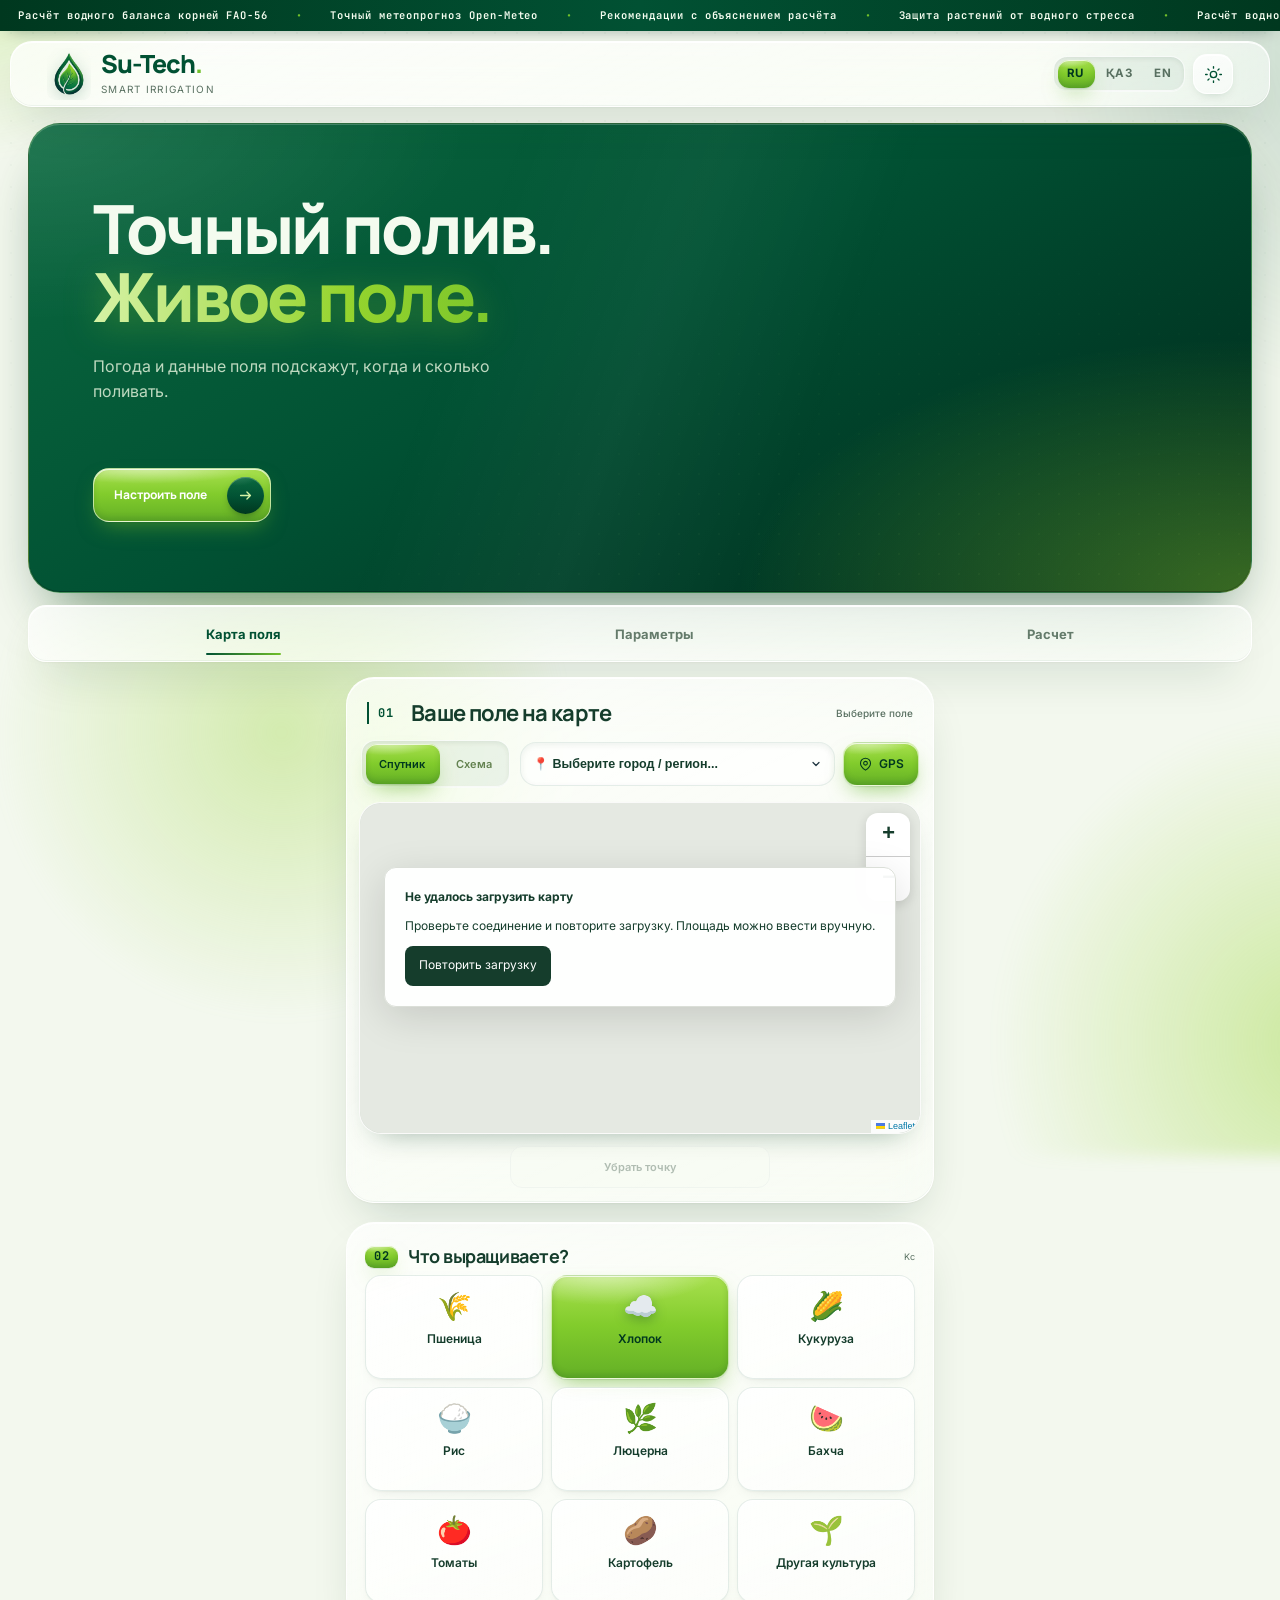
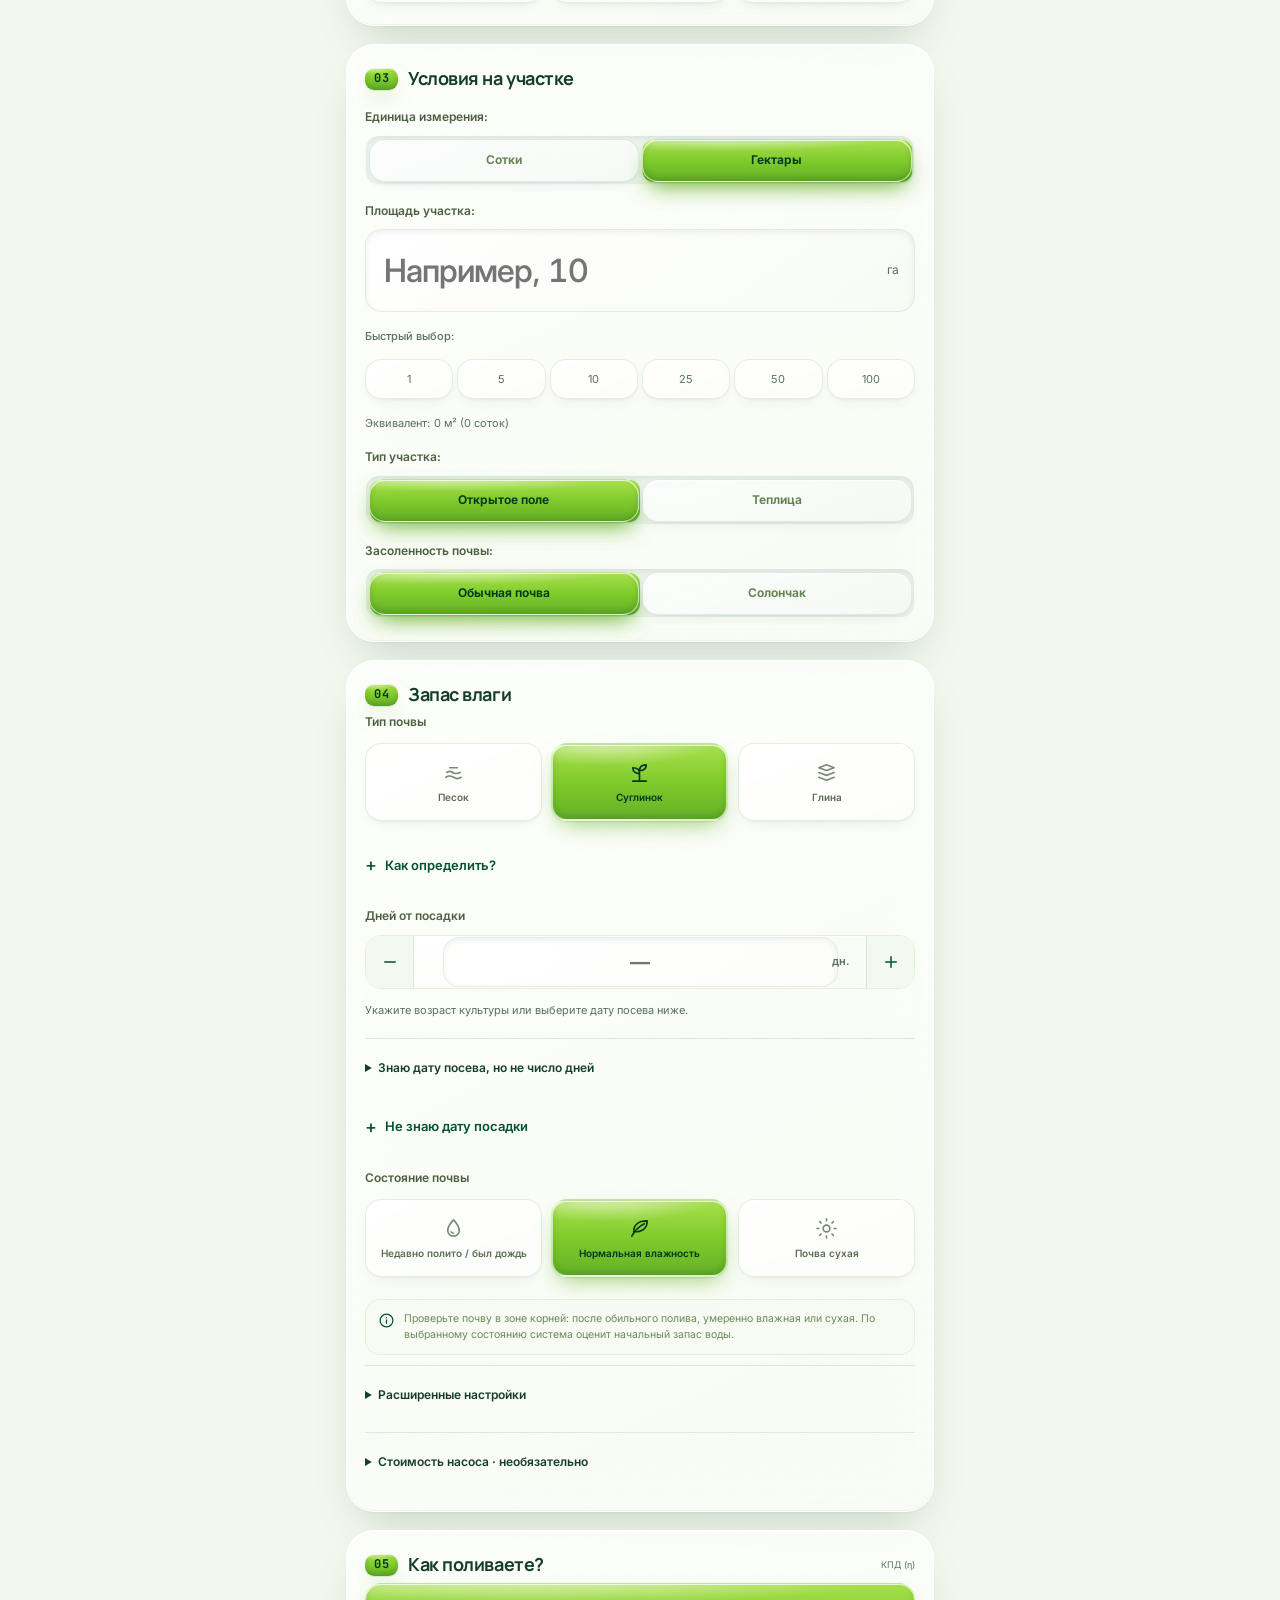
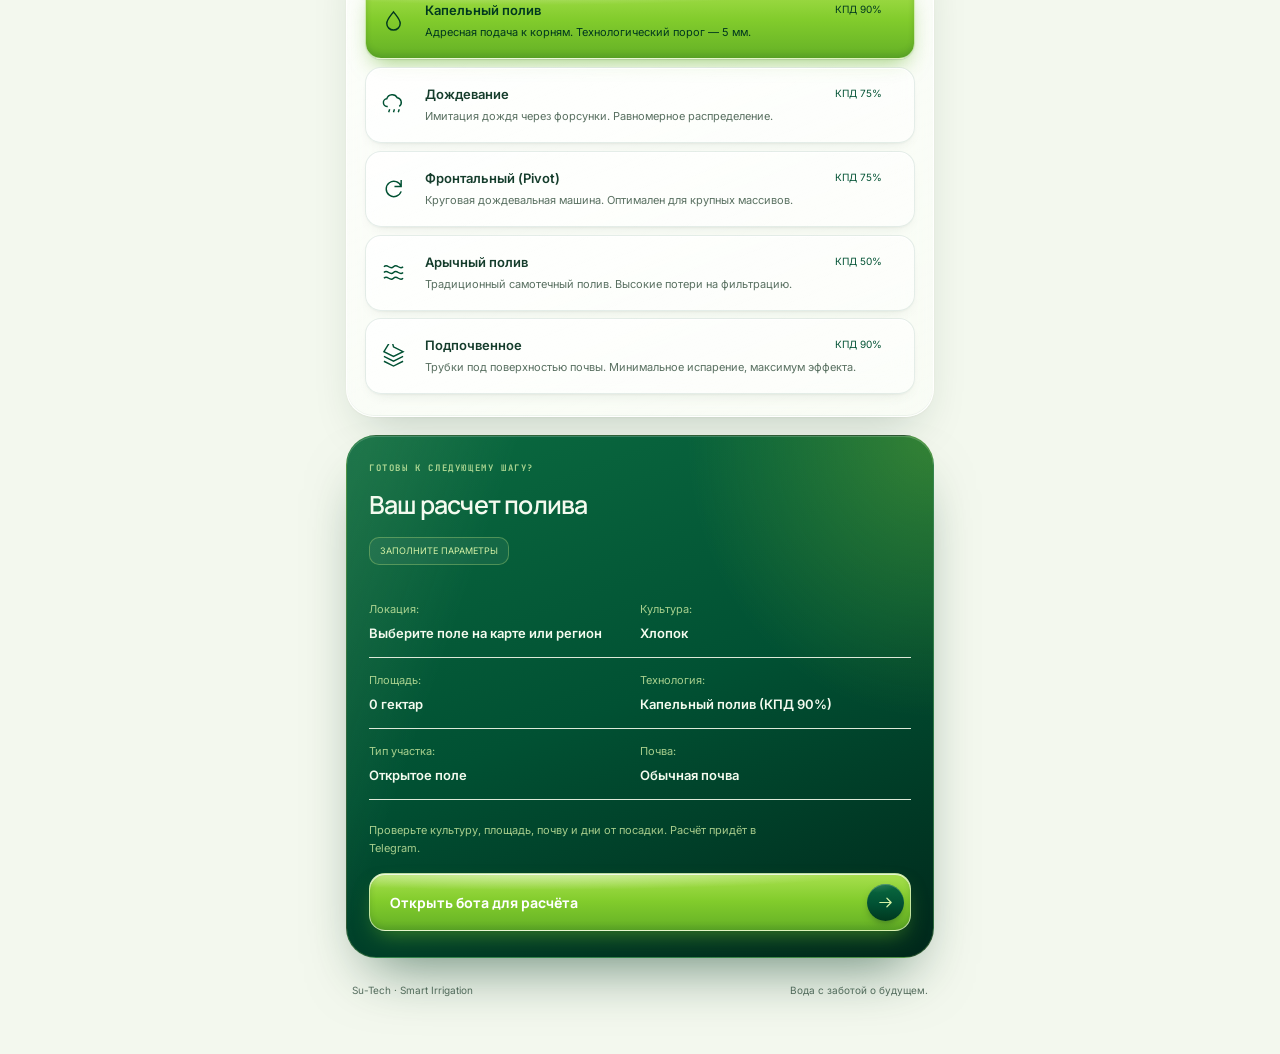
==== commit e1dfbdd6: "Hero: remove the 3D seedling; clean glass hero Owner found the stock 3D image cheap-looking. Removed" ====
--- a/index.html
+++ b/index.html
@@ -14,7 +14,7 @@
   <link rel="stylesheet" href="vendor/leaflet/leaflet.css" />
   <link rel="stylesheet" href="css/app.css?v=5.10.69" />
   <link rel="stylesheet" href="css/theme.css?v=5.10.71" />
-  <link rel="stylesheet" href="css/glass.css?v=6.1.0" />
+  <link rel="stylesheet" href="css/glass.css?v=6.2.0" />
   <script defer src="vendor/leaflet/leaflet.js"></script>
   <script async src="https://telegram.org/js/telegram-web-app.js" onload="window.dispatchEvent(new Event('telegram-ready'))"></script>
   <script defer src="js/serverless-location.js?v=5.10.61"></script>
@@ -23,7 +23,6 @@
   <script defer src="js/balance.js?v=5.10.69"></script>
   <script defer src="js/calculation-recovery.js?v=5.10.60"></script>
   <script defer src="js/app.js?v=5.10.71"></script>
-  <script defer src="js/glass.js?v=6.0.0"></script>
 </head>
 <body>
   <div class="signal-strip" aria-hidden="true">
@@ -56,7 +55,6 @@
   <div class="scroll-progress" aria-hidden="true"><span id="scrollProgressBar"></span></div>
   <section class="eco-hero" aria-labelledby="heroTitle">
     <div class="hero-ambient hero-ambient-one" aria-hidden="true"></div><div class="hero-ambient hero-ambient-two" aria-hidden="true"></div>
-    <div class="hero-orb" aria-hidden="true"><div class="hero-orb__body"><span class="hero-orb__glow"></span><span class="hero-orb__shadow"></span><img class="hero-orb__art" src="img/seedling-3d.png?v=6.1.0" alt="" width="256" height="256" /></div></div>
     <div class="hero-copy">
       <h1 id="heroTitle"><span data-copy="heroTitleTop">Точный полив.</span> <em data-copy="heroTitleAccent">Живое поле.</em></h1>
       <p class="hero-description" data-copy="heroDescription">Погода и данные поля подскажут, когда и сколько поливать.</p>
--- a/css/glass.css
+++ b/css/glass.css
@@ -124,16 +124,7 @@
 html body :is(.hero-cta,.submit-button) .motion-arrow{background:var(--forest-surface)!important;color:#d6f2a6!important;box-shadow:inset 0 1px 0 rgba(255,255,255,.2),0 4px 10px -4px rgba(0,36,26,.6)!important}
 html body :is(.hero-cta,.submit-button) svg{color:inherit!important}
 
-/* 3D seedling (Microsoft Fluent Emoji 3D, MIT licence), decorative */
-.hero-orb{position:absolute;z-index:2;right:clamp(10px,4vw,48px);bottom:clamp(10px,3vw,30px);width:clamp(124px,34vw,220px);aspect-ratio:1;pointer-events:none;perspective:700px}
-.hero-orb__body{position:absolute;inset:0;transform-style:preserve-3d;transform:rotateX(var(--orb-rx,6deg)) rotateY(var(--orb-ry,-12deg));transition:transform .5s cubic-bezier(.22,1,.36,1);animation:gFloat 6.5s ease-in-out infinite}
-.hero-orb__art{position:absolute;inset:6%;width:88%;height:88%;object-fit:contain;transform:translateZ(30px);filter:drop-shadow(0 18px 22px rgba(0,20,12,.45)) drop-shadow(0 0 22px rgba(149,212,46,.25))}
-.hero-orb__glow{position:absolute;inset:4%;border-radius:50%;background:radial-gradient(closest-side,rgba(149,212,46,.45),rgba(149,212,46,0));filter:blur(10px);animation:gShadow 6.5s ease-in-out infinite reverse}
-.hero-orb__shadow{position:absolute;left:20%;right:20%;bottom:-6%;height:12%;border-radius:50%;background:radial-gradient(closest-side,rgba(0,20,12,.6),transparent);filter:blur(4px);animation:gShadow 6.5s ease-in-out infinite}
-@keyframes gFloat{0%,100%{translate:0 0}50%{translate:0 -9px}}
-@keyframes gShadow{0%,100%{transform:scale(1);opacity:.9}50%{transform:scale(.86);opacity:.6}}
 html body .eco-hero .hero-copy{z-index:3}
-@media(max-width:420px){.hero-orb{width:124px;right:8px;bottom:22px}}
 
 /* ---------- Controls ---------- */
 html body :is(.crop-card,.irrig-card,#balanceBlock .chip-btn,.chip-btn,.settings-column [data-field],.settings-column [data-saline],#unitBtn_sotka,#unitBtn_hectare,#block3 button[onclick^="setPresetArea"]){
@@ -203,6 +194,6 @@
 html body .page-footer{color:var(--muted)}
 
 @media(prefers-reduced-motion:reduce){
-  html body::before,.hero-orb__body,.hero-orb__glow,.hero-orb__shadow,html body :is(.hero-cta,.submit-button)::after{animation:none!important}
+  html body::before,html body :is(.hero-cta,.submit-button)::after{animation:none!important}
   html body :is(.map-panel,.settings-column section,.summary-card){animation:none!important}
 }
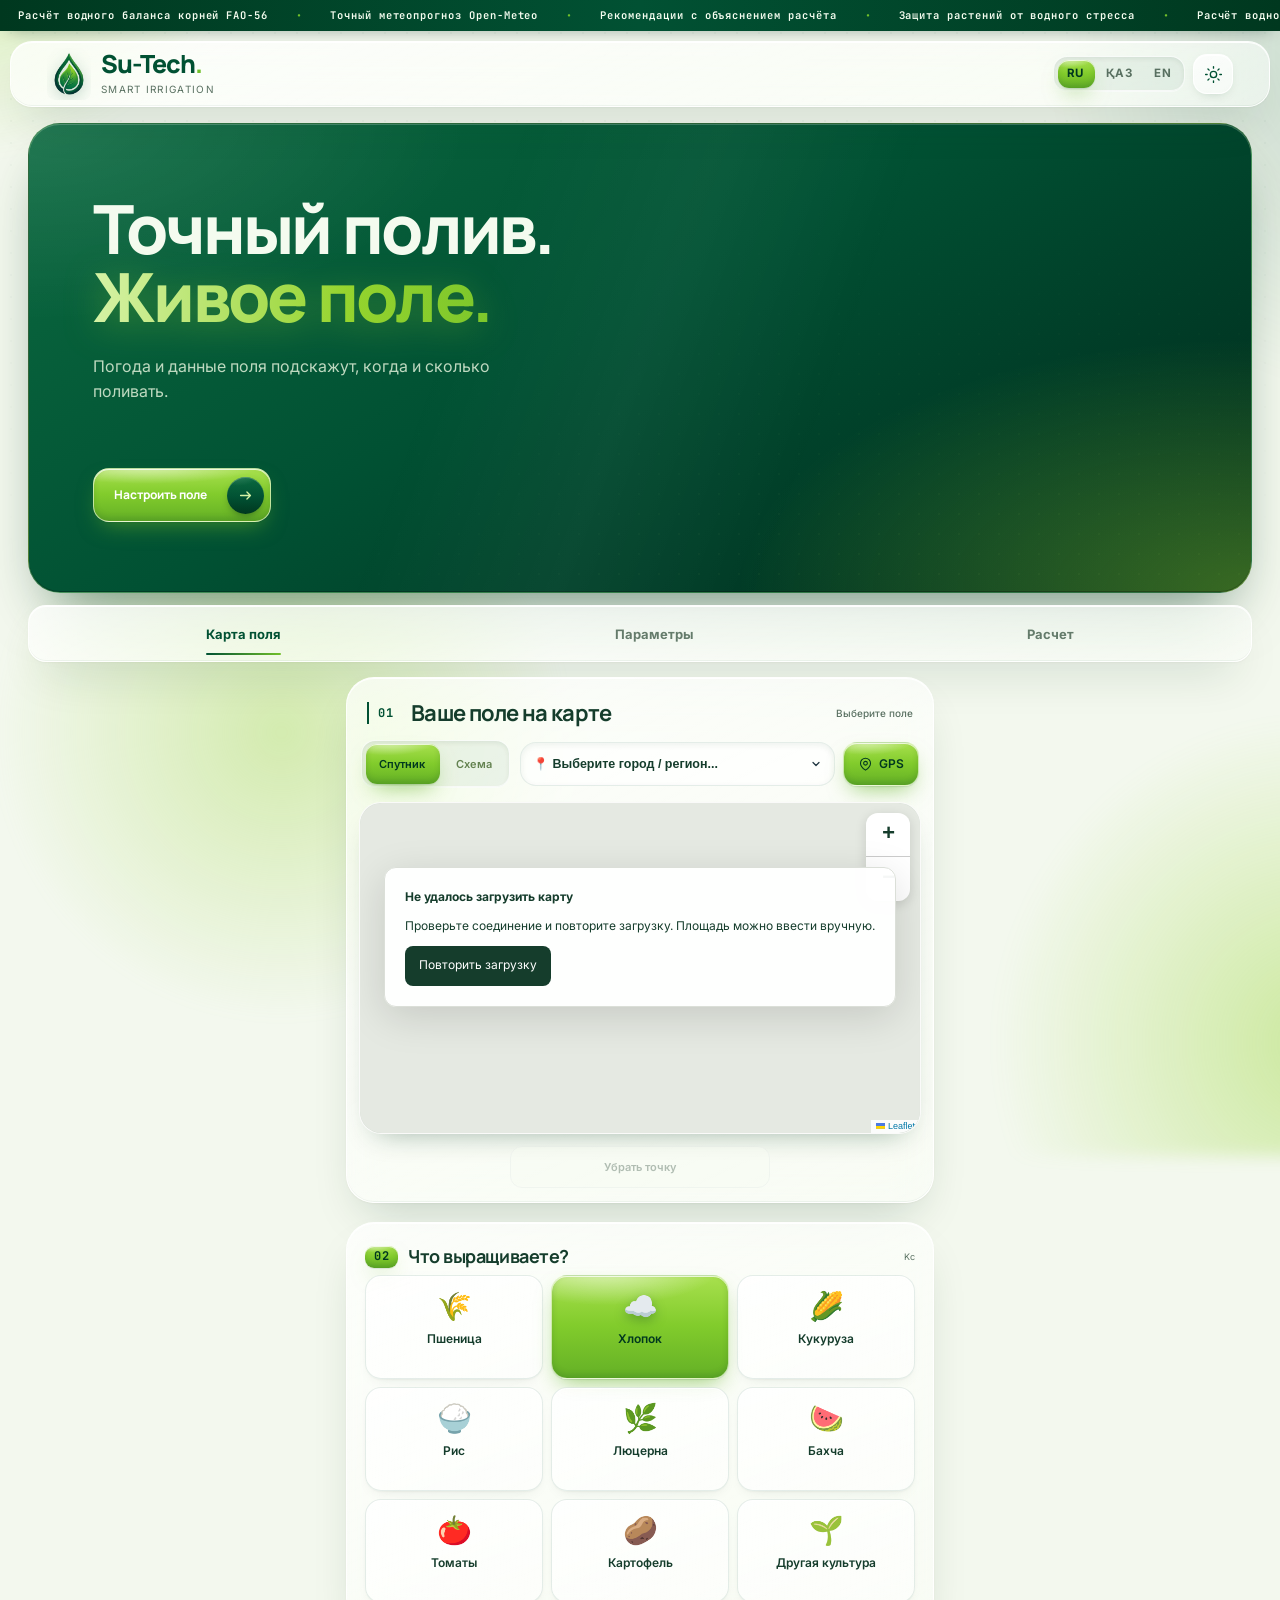
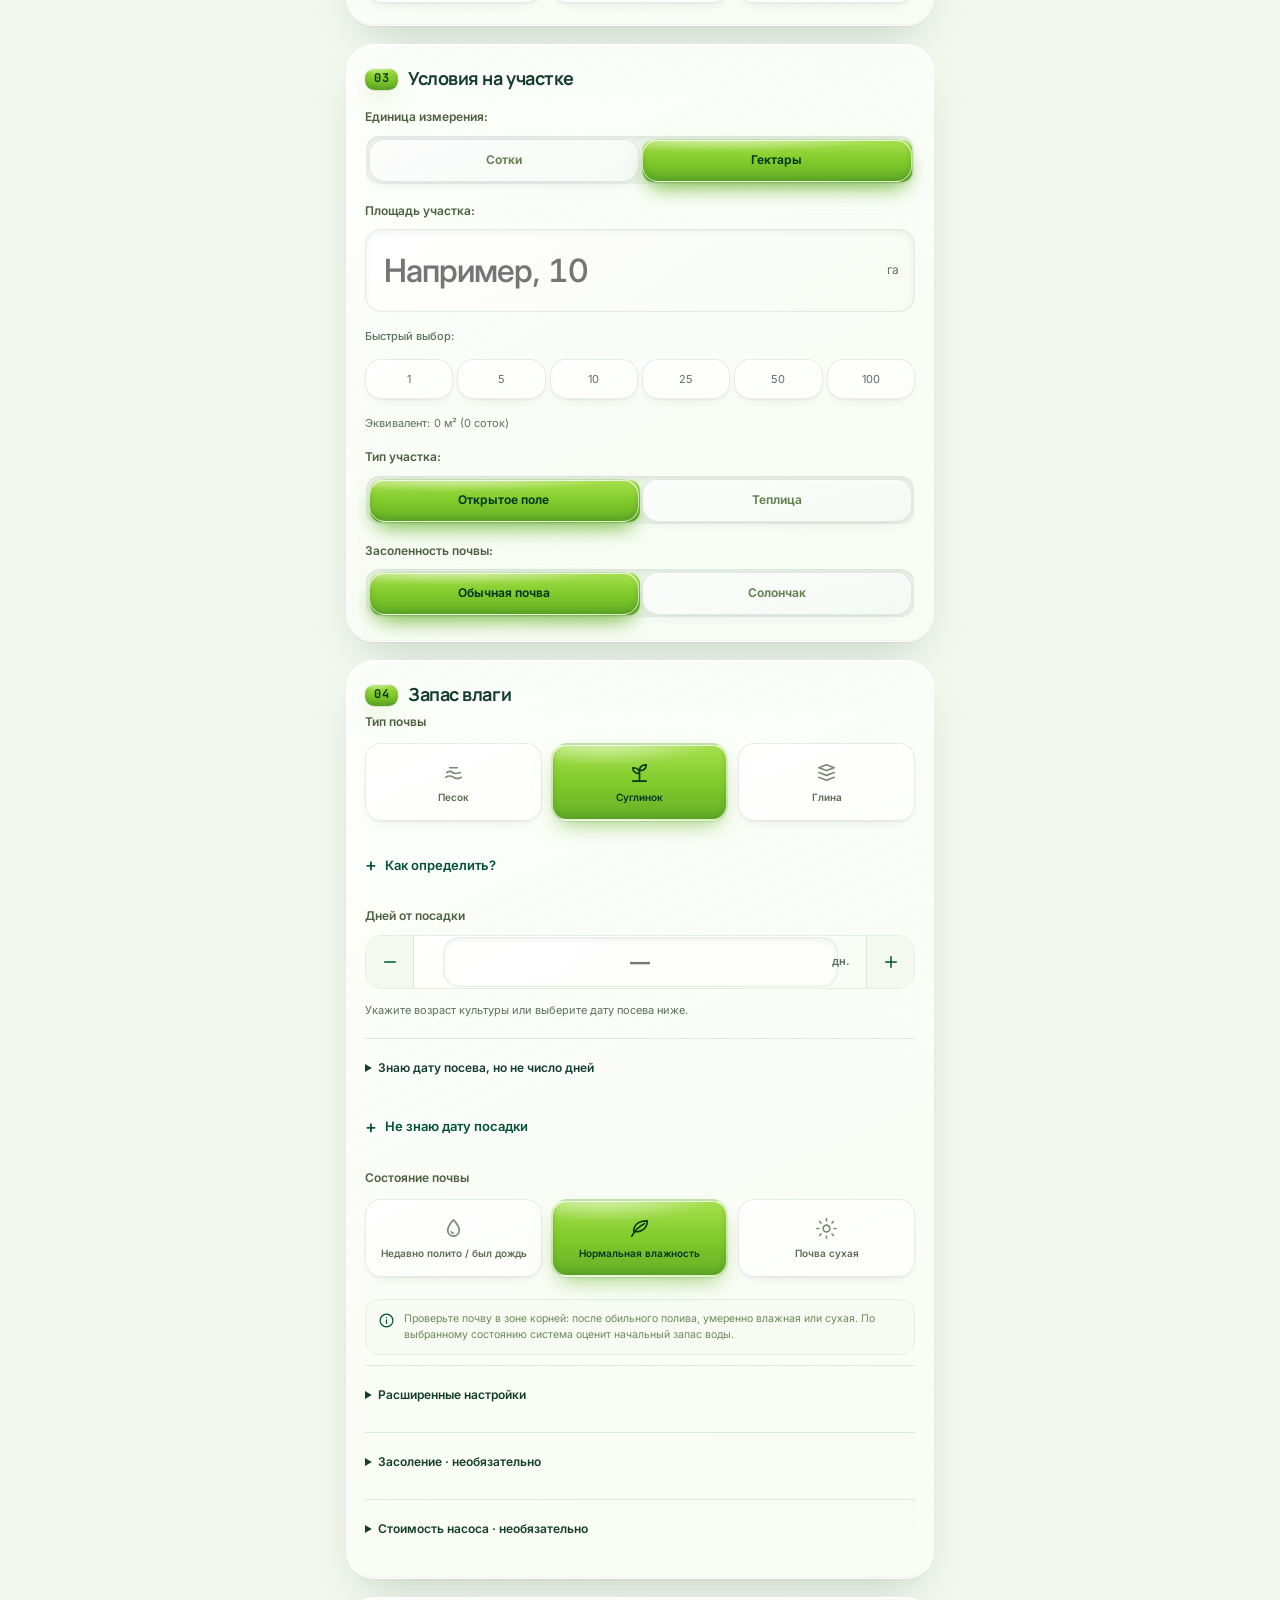
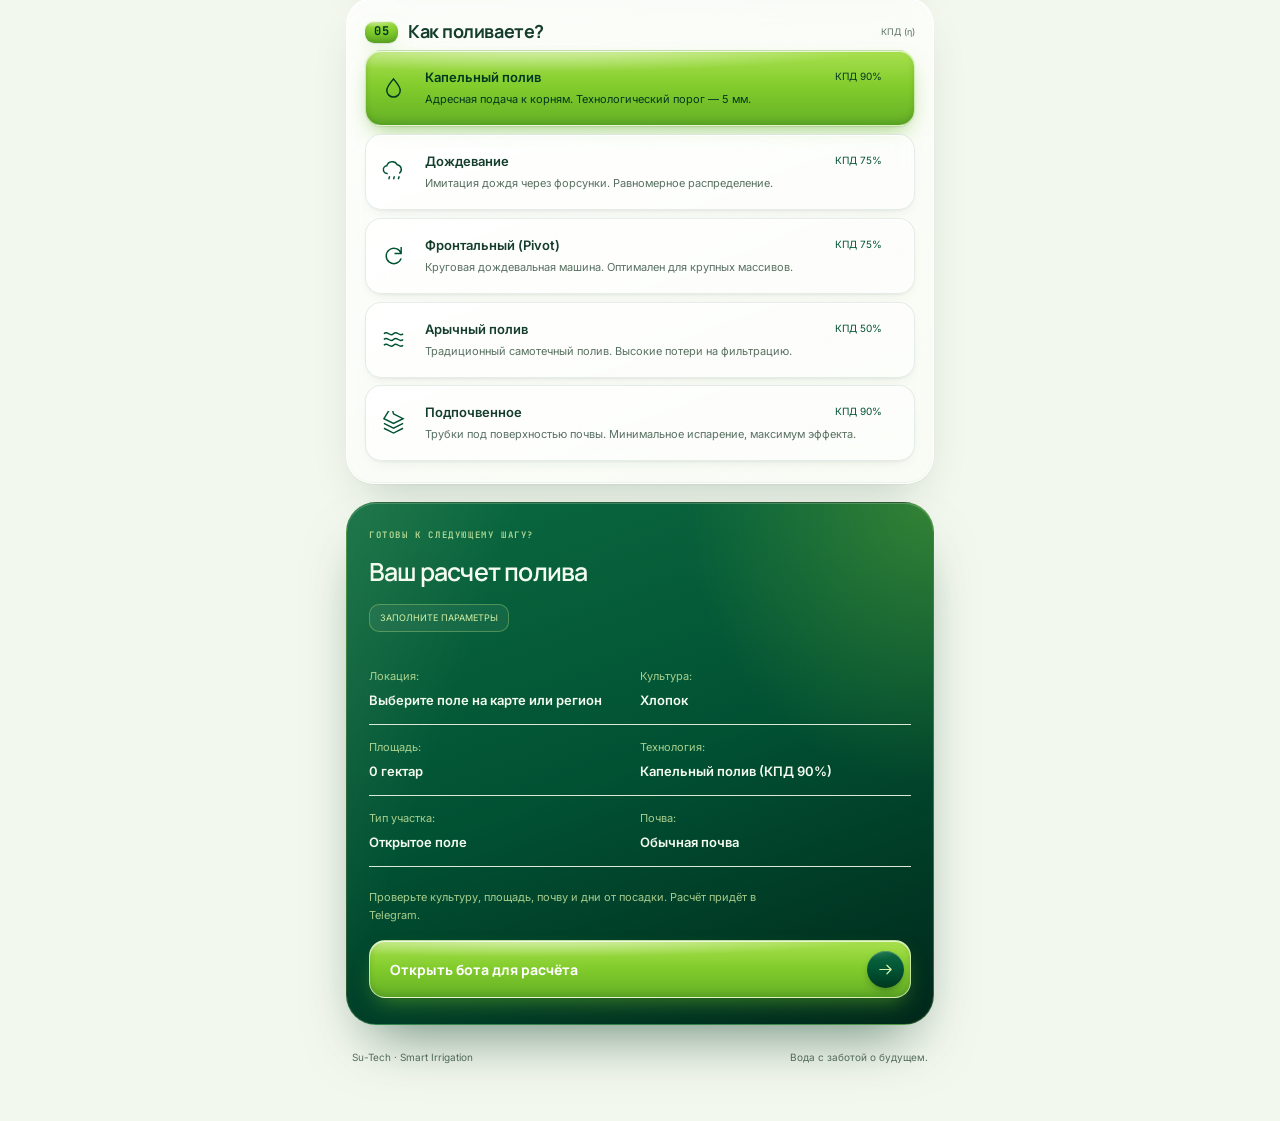
==== commit 3491cb99: "Mini App: optional salinity inputs (ECw, ECe) and the engine with leaching and salt yield loss Plan " ====
--- a/index.html
+++ b/index.html
@@ -464,6 +464,14 @@
         <p class="balance-help" data-balance-copy="greenhouseHint">Оставьте пустым — система автоматически рассчитает ET₀ теплицы по Open-Meteo.</p>
       </div>
     </details>
+    <details id="salinityBalance">
+      <summary data-balance-copy="salinitySettings">Засоление · необязательно</summary>
+      <div class="balance-fields">
+        <label for="waterEc" data-balance-copy="waterEc">Солёность воды для полива ECw, дСм/м</label><input id="waterEc" type="text" inputmode="decimal" />
+        <label for="soilEc" data-balance-copy="soilEc">Солёность почвы ECe, дСм/м</label><input id="soilEc" type="text" inputmode="decimal" />
+        <p class="balance-help" data-balance-copy="salinityHint">Берутся из лабораторного анализа воды и почвы. Пустые поля: система ничего не добавляет и не придумывает. С ECw бот добавит воду для промывки солей (FAO-29), с ECe покажет ожидаемую потерю урожая от соли (FAO-56). Для дыни в книге нет данных.</p>
+      </div>
+    </details>
     <details><summary data-balance-copy="energy">Стоимость насоса · необязательно</summary>
       <div class="balance-fields">
         <label for="powerPrice" data-balance-copy="price">Тариф, ₸/кВт·ч</label><input id="powerPrice" type="text" inputmode="decimal" />
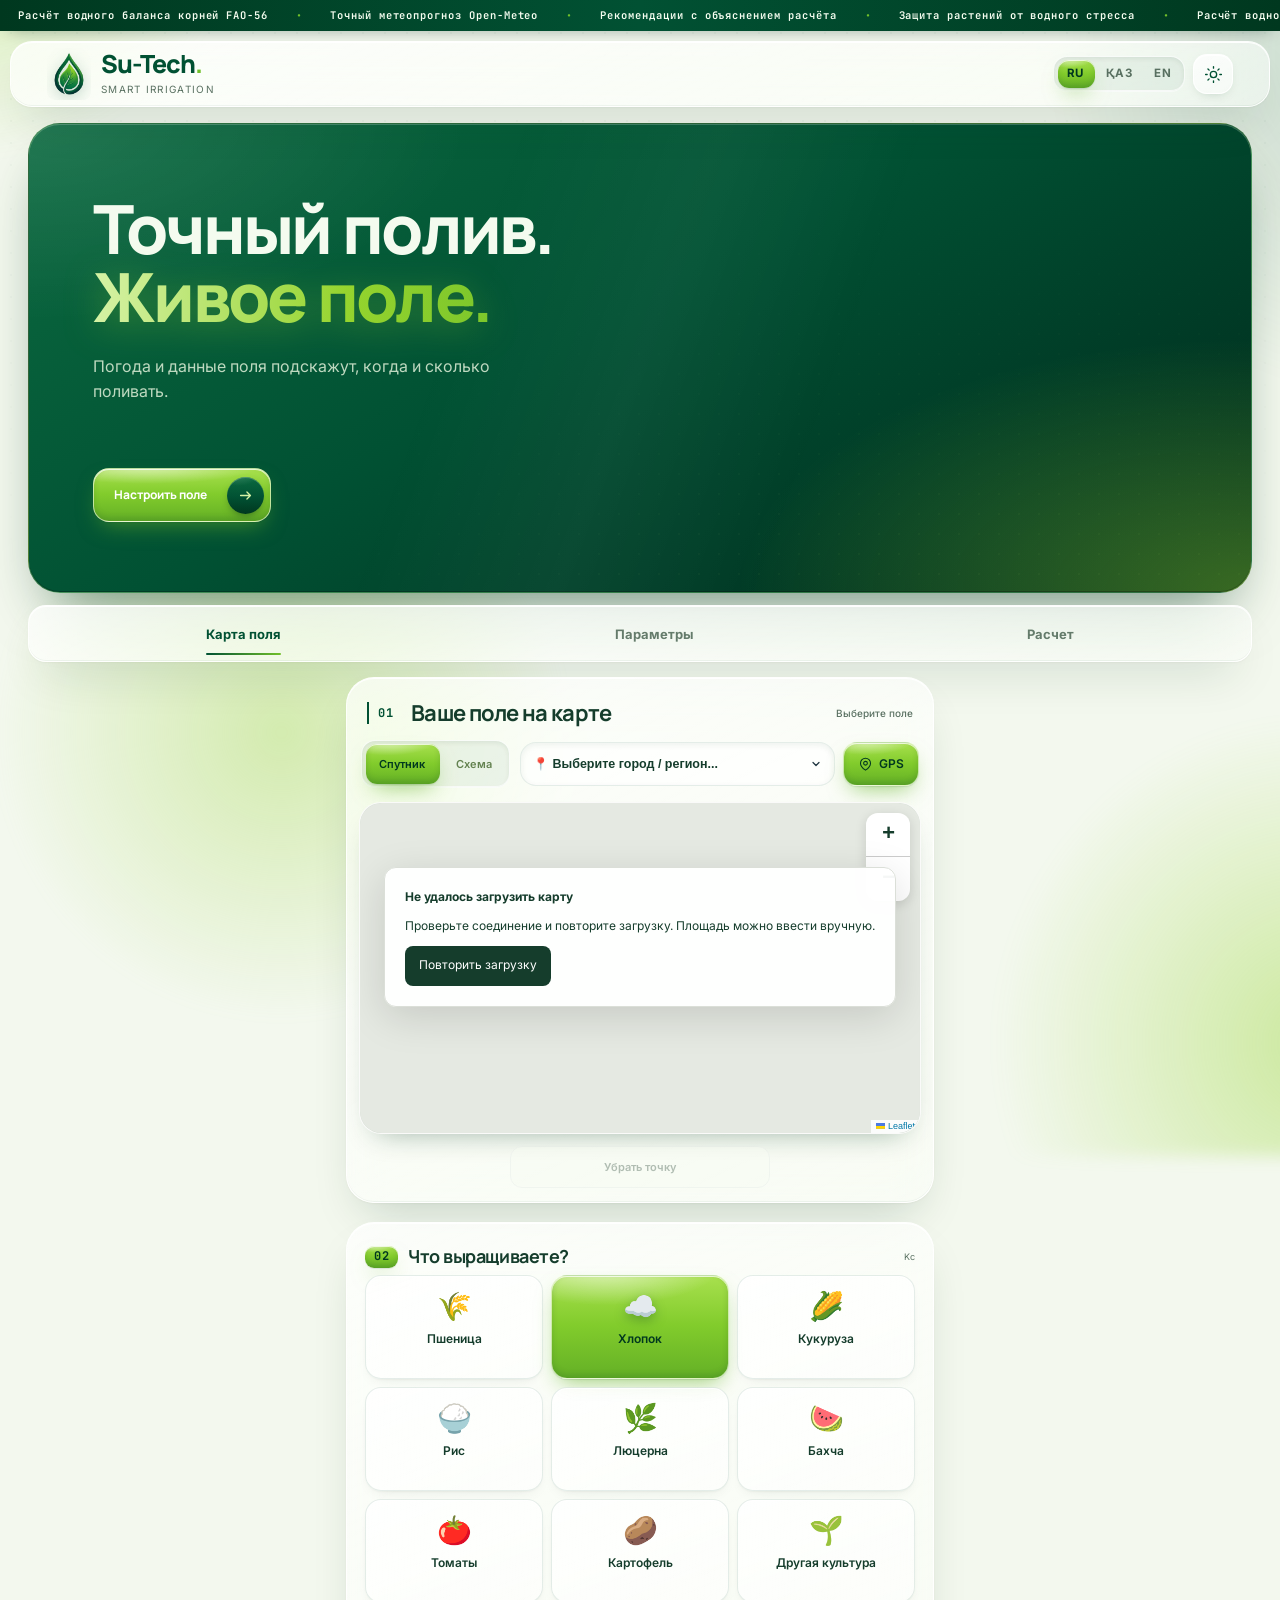
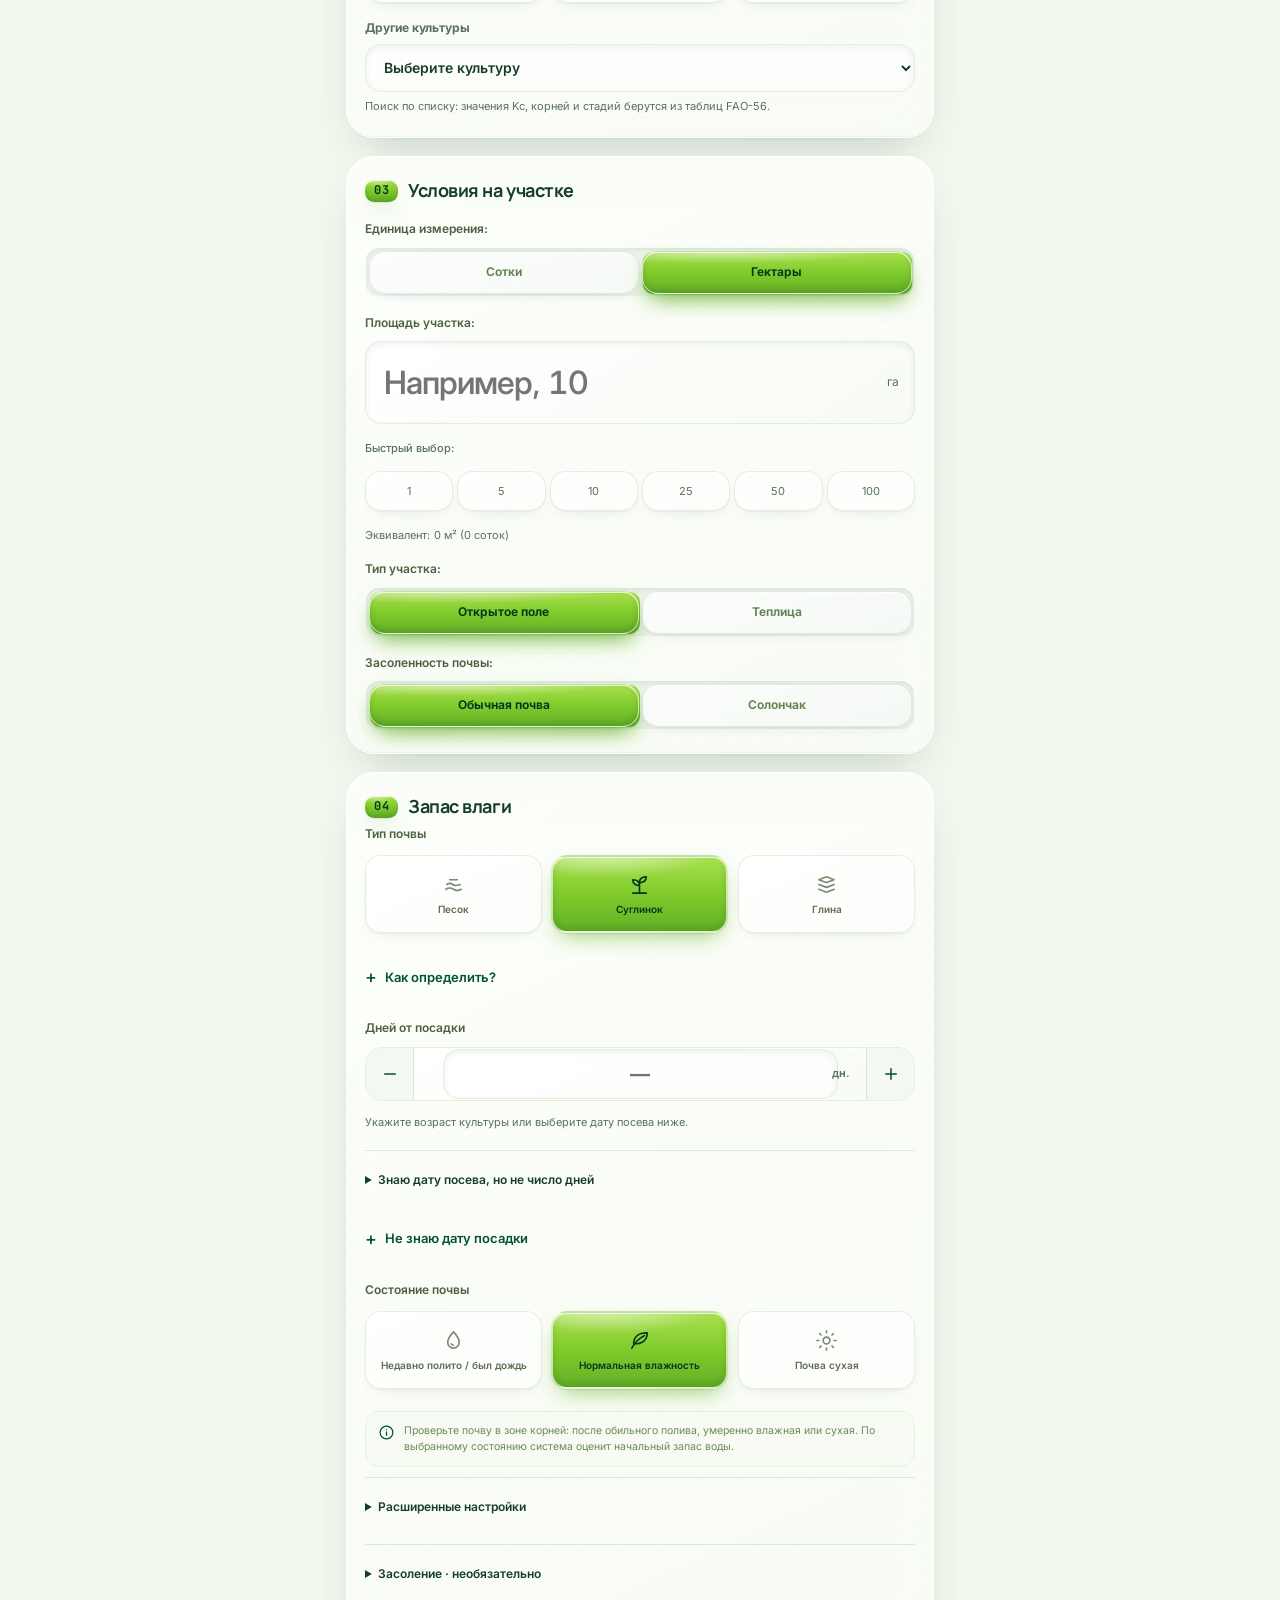
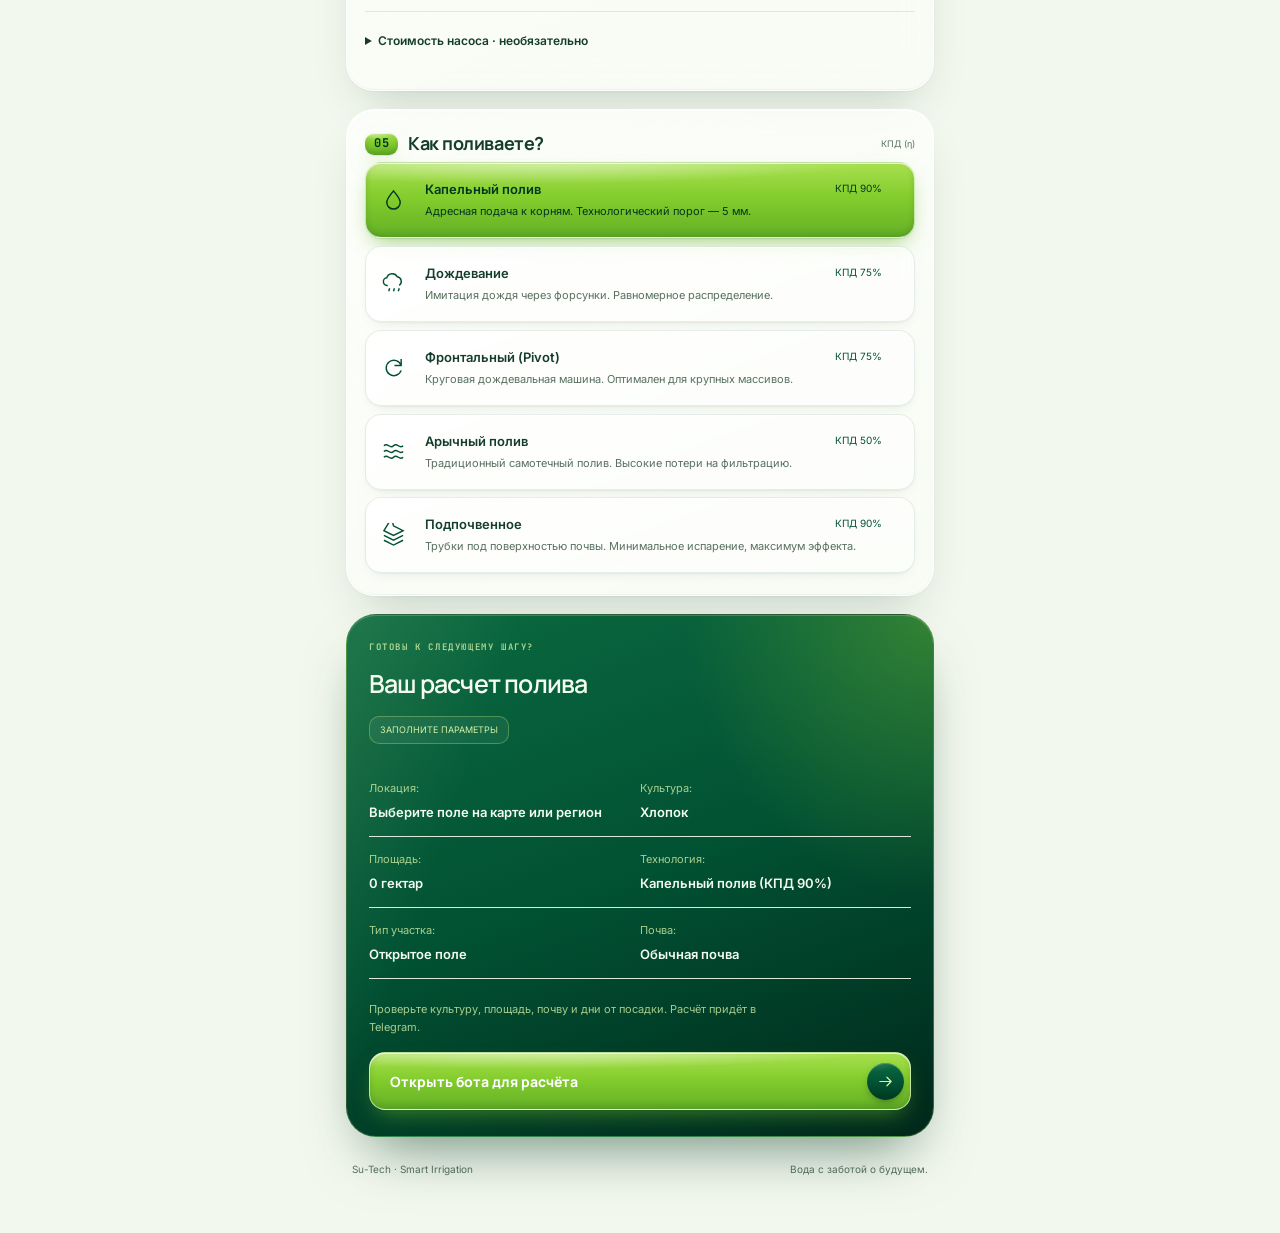
==== commit e100b663: "Mini App: pick any catalog crop from a list; stage calendars come from the catalog Plan stage A. The" ====
--- a/index.html
+++ b/index.html
@@ -20,6 +20,7 @@
   <script defer src="js/serverless-location.js?v=5.10.61"></script>
   <script defer src="js/serverless-transport.js?v=5.10.61"></script>
   <script defer src="js/field-guidance.js?v=5.10.58"></script>
+  <script defer src="js/crops-catalog.js?v=1"></script>
   <script defer src="js/balance.js?v=5.10.69"></script>
   <script defer src="js/calculation-recovery.js?v=5.10.60"></script>
   <script defer src="js/app.js?v=5.10.71"></script>
@@ -238,7 +239,12 @@
                 aria-hidden="true">✓</span>
         </div>
       </div>
-    </section>
+          <div class="more-crops">
+        <label for="cropMore" id="cropMoreLabel">Другие культуры</label>
+        <select id="cropMore" aria-describedby="cropMoreHint"><option value="">—</option></select>
+        <p id="cropMoreHint" class="balance-help"></p>
+      </div>
+</section>
 <section id="block3" class="flex flex-col gap-4">
 
       <div class="flex gap-3">
@@ -460,6 +466,11 @@
     <details id="greenhouseBalance" class="hidden">
       <summary data-balance-copy="greenhouseSettings">Микроклимат теплицы · необязательно</summary>
       <div class="balance-fields">
+        <label for="greenhouseMedium" data-balance-copy="greenhouseMedium">Где растут растения</label>
+        <select id="greenhouseMedium"><option value="soil" data-balance-copy="mediumSoil">В грунте</option><option value="substrate" data-balance-copy="mediumSubstrate">На субстрате (минвата, кокос)</option></select>
+        <label for="greenhouseHeated" data-balance-copy="greenhouseHeated">Отопление</label>
+        <select id="greenhouseHeated"><option value="no" data-balance-copy="heatedNo">Не отапливается</option><option value="yes" data-balance-copy="heatedYes">Отапливается зимой</option></select>
+        <p class="balance-help" data-balance-copy="greenhouseWarn">Для субстрата, а также для отапливаемой теплицы без измеренного ET₀ бот честно не выдаёт совет: там расчёт по уличной погоде неверен.</p>
         <label for="greenhouseEt0" data-balance-copy="greenhouseEt0">Измеренный ET₀, мм/сутки</label><input id="greenhouseEt0" type="text" inputmode="decimal" />
         <p class="balance-help" data-balance-copy="greenhouseHint">Оставьте пустым — система автоматически рассчитает ET₀ теплицы по Open-Meteo.</p>
       </div>
--- a/css/glass.css
+++ b/css/glass.css
@@ -197,3 +197,9 @@
   html body::before,html body :is(.hero-cta,.submit-button)::after{animation:none!important}
   html body :is(.map-panel,.settings-column section,.summary-card){animation:none!important}
 }
+
+/* Crop picker under the cards: crops of the catalog that have no card. */
+html body .more-crops{display:grid;gap:6px;margin-top:16px}
+html body .more-crops label{font-size:12px;font-weight:700;color:var(--muted)}
+html body .more-crops select{width:100%;min-height:48px;padding:0 14px;font:600 14px Inter,sans-serif;color:var(--ink)}
+html body .more-crops .balance-help{margin:0;font-size:11px;color:var(--muted)}
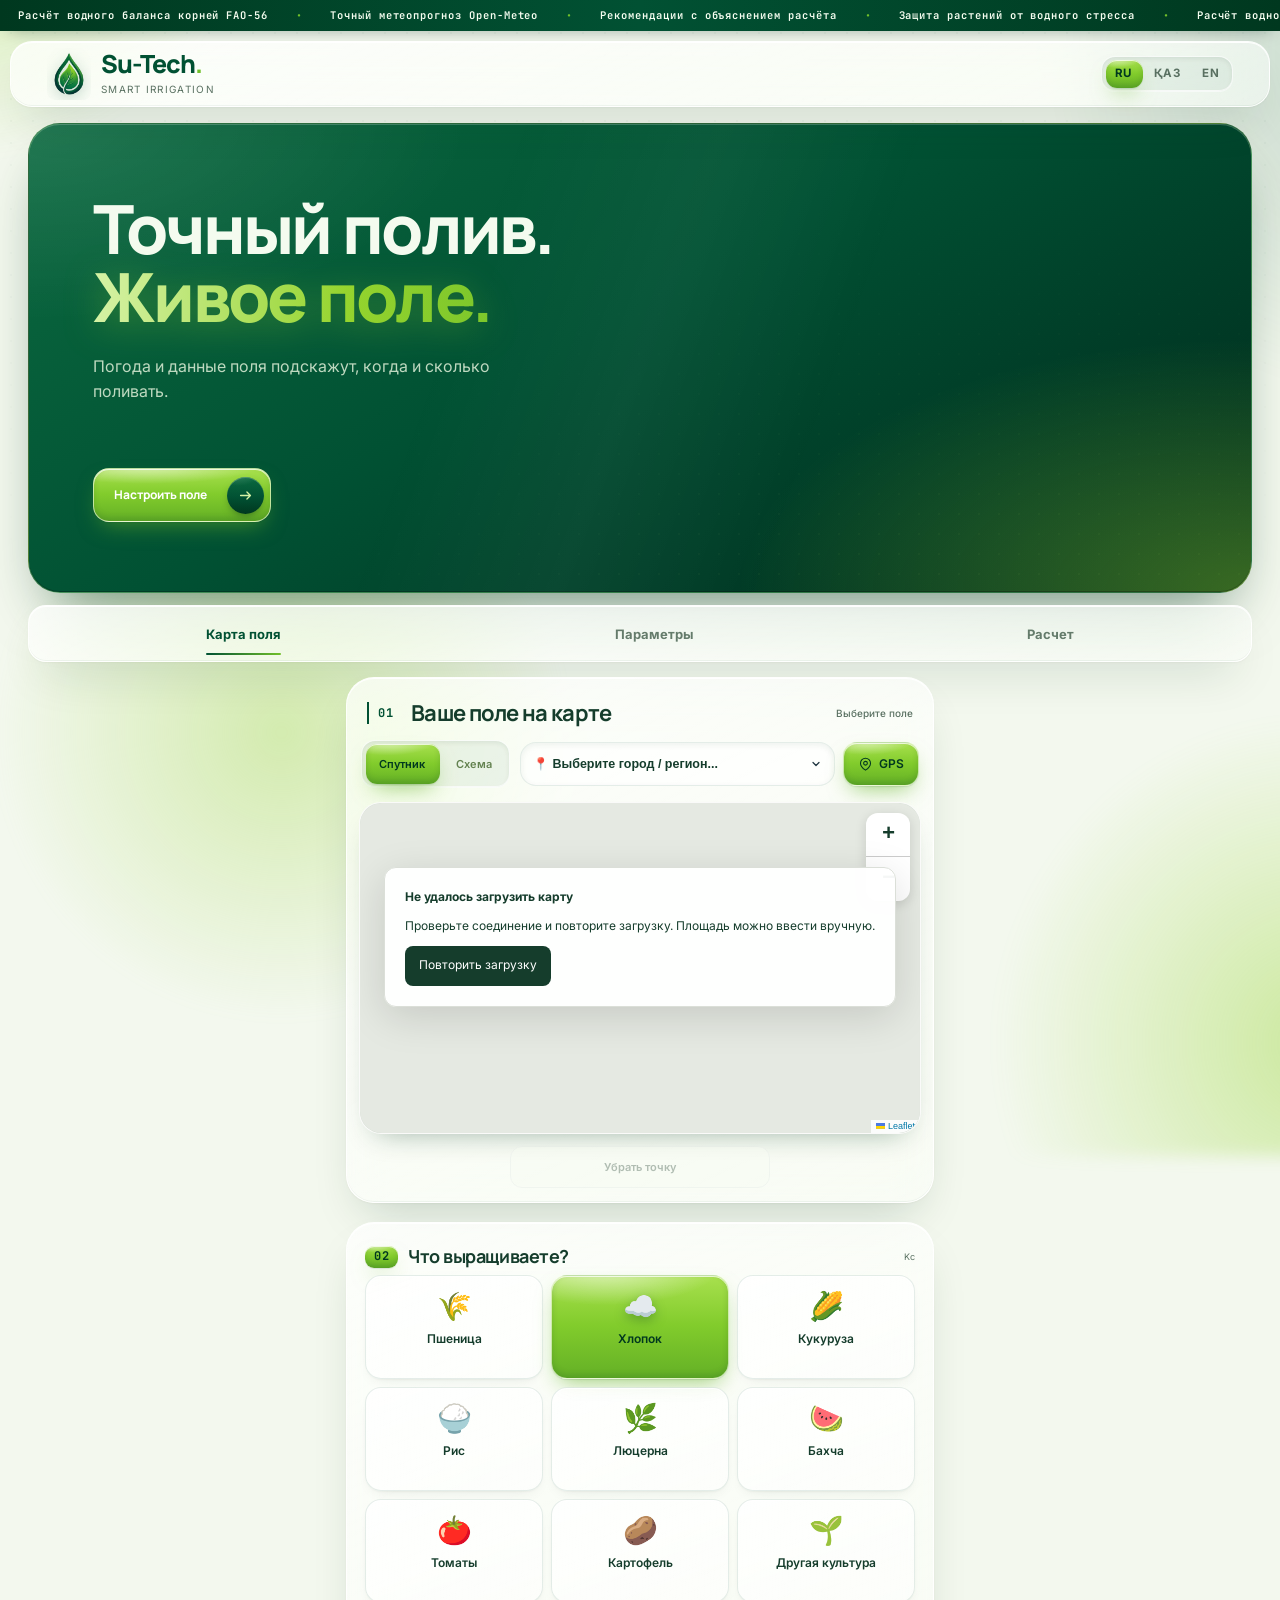
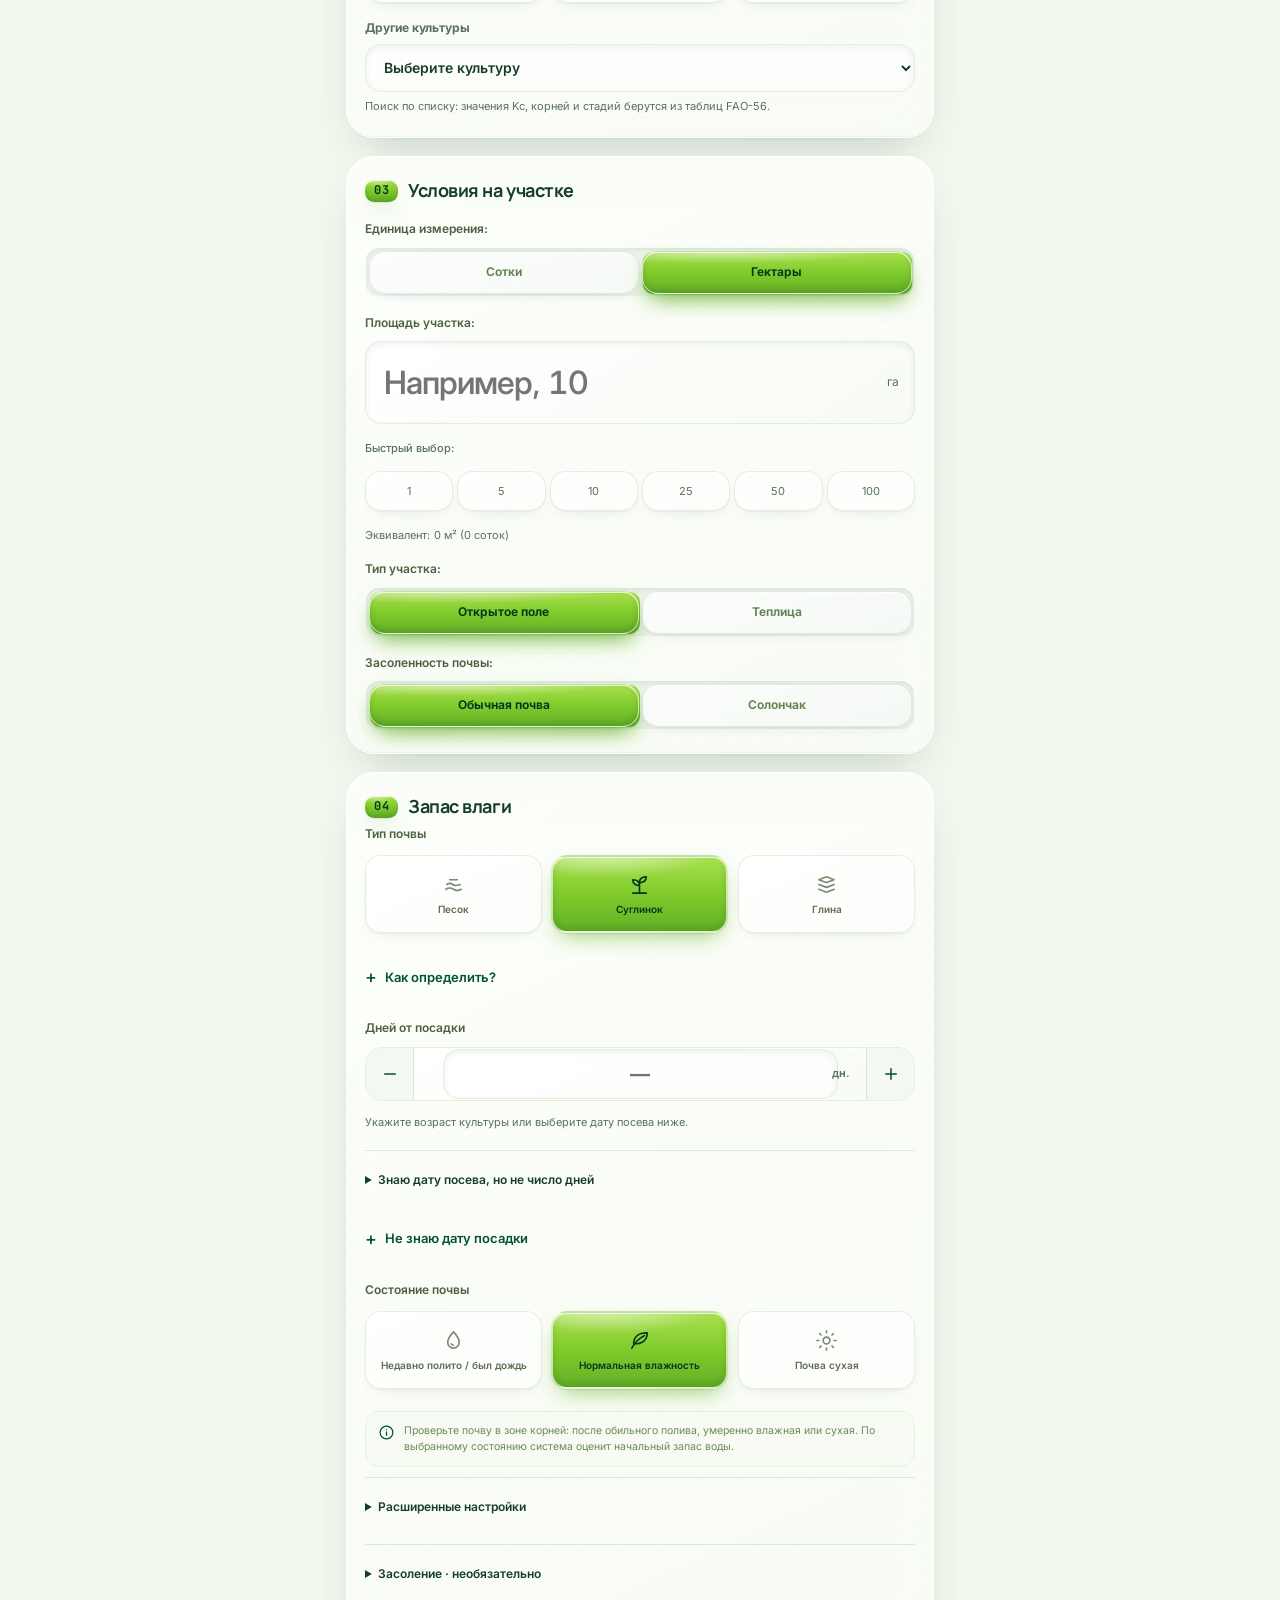
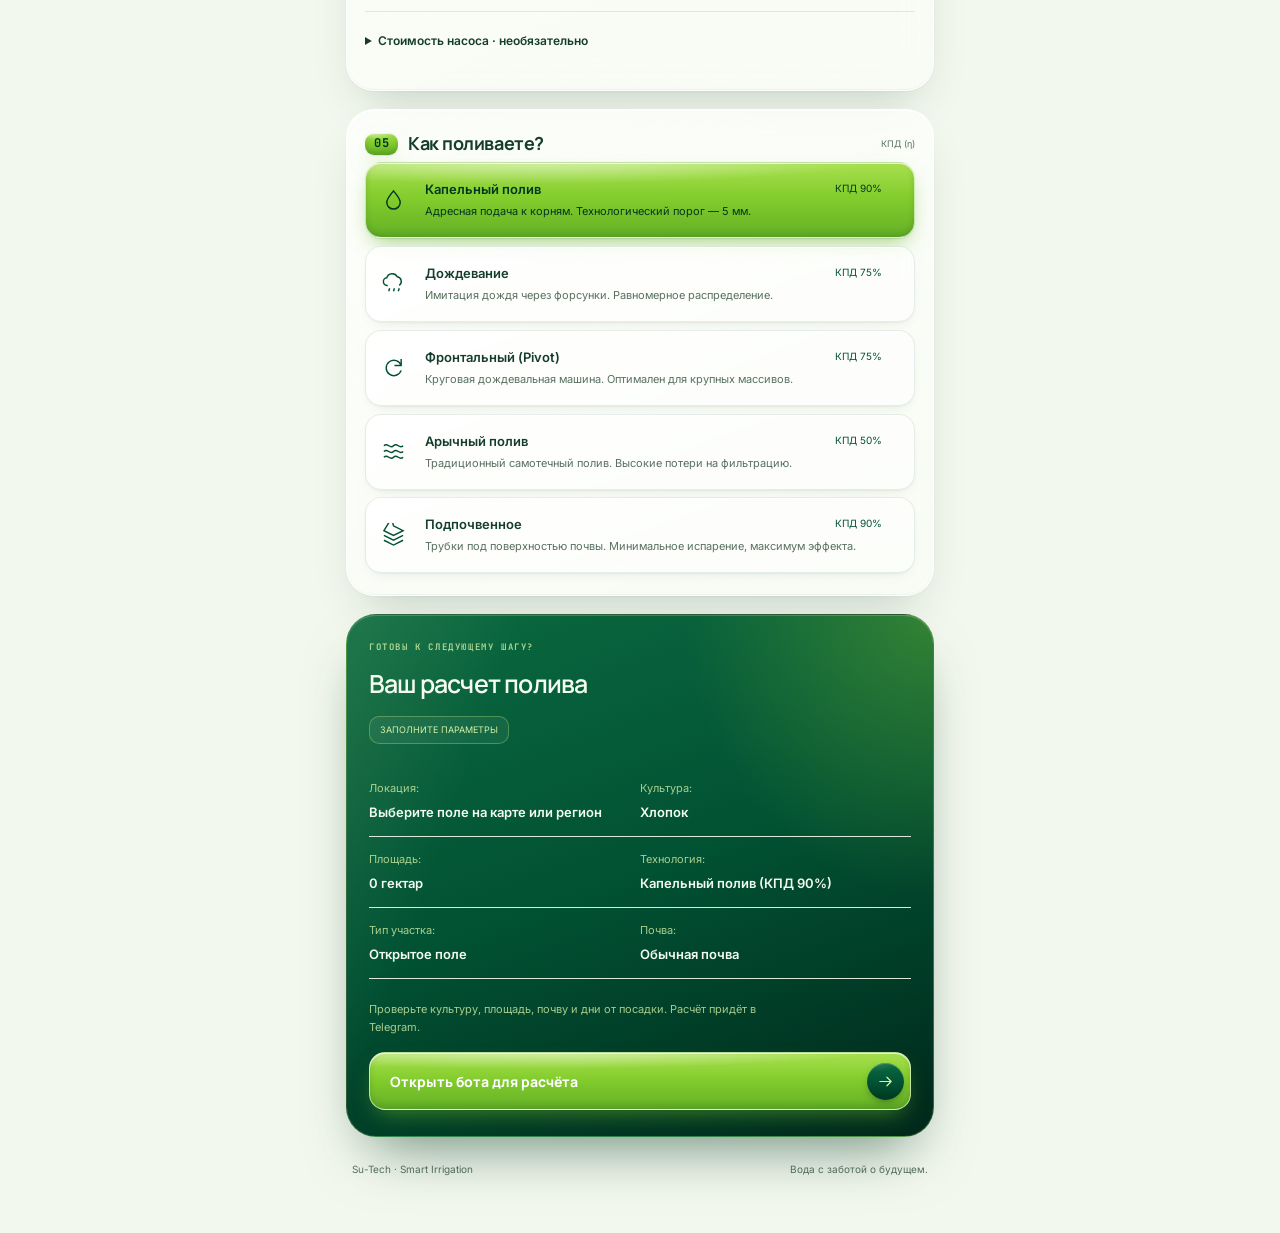
==== commit eb6a6dee: "Remove the theme switch: the page always follows the device (or Telegram) A saved manual choice from" ====
--- a/index.html
+++ b/index.html
@@ -40,17 +40,6 @@
     <nav class="header-nav" aria-label="Навигация" data-copy-aria="navAria"><a href="#block1" data-copy="navMap">Карта поля</a><a href="#block2" data-copy="navSettings">Параметры</a><a href="#summaryCard" data-copy="navCalculation">Расчет</a></nav>
     <div class="header-actions">
       <div class="language-switch" role="group" aria-label="Выбор языка" data-copy-aria="languageAria"><span class="language-switch__indicator" aria-hidden="true"></span><button type="button" id="langBtnRu" onclick="setLanguage('ru')">RU</button><button type="button" id="langBtnKz" onclick="setLanguage('kz')">ҚАЗ</button><button type="button" id="langBtnEn" onclick="setLanguage('en')">EN</button></div>
-      <div class="theme-picker">
-        <button type="button" id="themeToggle" class="theme-toggle" aria-label="Тема" aria-expanded="false" aria-controls="themeOptions">
-          <svg data-theme-icon="light" viewBox="0 0 24 24" fill="none" stroke="currentColor" stroke-width="1.7" stroke-linecap="round" aria-hidden="true"><circle cx="12" cy="12" r="4"/><path d="M12 2v2m0 16v2M2 12h2m16 0h2M5 5l1.5 1.5m11 11L19 19M5 19l1.5-1.5m11-11L19 5"/></svg>
-          <svg data-theme-icon="dark" class="hidden" viewBox="0 0 24 24" fill="none" stroke="currentColor" stroke-width="1.7" stroke-linecap="round" stroke-linejoin="round" aria-hidden="true"><path d="M20.5 14A8.6 8.6 0 0 1 10 3.5 8.7 8.7 0 1 0 20.5 14Z"/></svg>
-        </button>
-        <div id="themeOptions" class="theme-options" role="group" aria-label="Тема" hidden>
-          <button type="button" data-theme-choice="auto" aria-pressed="true"><span data-theme-label>Как на устройстве</span><span class="theme-check" aria-hidden="true">✓</span></button>
-          <button type="button" data-theme-choice="light" aria-pressed="false"><span data-theme-label>Светлая</span><span class="theme-check" aria-hidden="true">✓</span></button>
-          <button type="button" data-theme-choice="dark" aria-pressed="false"><span data-theme-label>Тёмная</span><span class="theme-check" aria-hidden="true">✓</span></button>
-        </div>
-      </div>
     </div>
   </header>
   <div class="scroll-progress" aria-hidden="true"><span id="scrollProgressBar"></span></div>
--- a/css/theme.css
+++ b/css/theme.css
@@ -2,27 +2,6 @@
 html[data-theme="light"] { color-scheme: light; }
 .header-actions { display:flex; align-items:center; gap:8px; flex-shrink:0; }
 .header-actions .language-switch { margin-left:0; }
-.theme-picker { position:relative; }
-.theme-toggle {
-  display:grid; place-items:center; width:40px; min-height:40px; padding:0;
-  border:1px solid var(--line); border-radius:12px;
-  background:var(--theme-menu-bg,#fff); color:var(--accent-dark);
-}
-.theme-toggle svg { width:19px; height:19px; }
-.theme-options {
-  position:absolute; z-index:101; right:0; top:calc(100% + 10px);
-  width:215px; padding:6px; border:1px solid var(--line); border-radius:15px;
-  background:var(--theme-menu-bg,#fff); color:var(--ink); box-shadow:0 8px 28px rgba(0,30,14,.14);
-}
-.theme-options[hidden] { display:none; }
-.theme-options button {
-  display:flex; align-items:center; justify-content:space-between; gap:12px;
-  width:100%; min-height:44px; padding:10px 12px; border-radius:10px;
-  background:transparent; color:var(--ink); font-size:13px; text-align:left;
-}
-.theme-options button:is(:hover,[aria-pressed="true"]) { background:var(--leaf-wash); }
-.theme-check { color:var(--accent-dark); visibility:hidden; }
-.theme-options button[aria-pressed="true"] .theme-check { visibility:visible; }
 @media(max-width:380px) {
   .app-header { padding-inline:12px; gap:8px; }
   .header-actions { gap:6px; }
--- a/css/glass.css
+++ b/css/glass.css
@@ -58,7 +58,7 @@
 @keyframes gDrift{0%{transform:translate3d(0,0,0) rotate(0)}50%{transform:translate3d(3vmax,-2vmax,0) rotate(8deg)}100%{transform:translate3d(-2vmax,3vmax,0) rotate(-6deg)}}
 
 /* ---------- Glass surfaces ---------- */
-html body :is(.app-header,.section-nav,.map-panel,.settings-column section,.toast,.theme-options){
+html body :is(.app-header,.section-nav,.map-panel,.settings-column section,.toast){
   background:var(--g-panel)!important;
   border:1px solid var(--g-panel-border)!important;
   box-shadow:var(--g-panel-shadow)!important;
@@ -155,7 +155,6 @@
 html[data-theme="dark"] body :is(.language-switch,.basemap-switch,.segmented-toggle,#block3 .segmented-toggle){background:rgba(0,0,0,.25)!important;border-color:rgba(185,224,122,.1)!important;box-shadow:inset 0 2px 6px rgba(0,0,0,.35)!important}
 html body :is(.language-switch__indicator,.segmented-toggle__indicator){border-radius:11px!important}
 html body .gps-button{background:var(--leaf-surface)!important;border:1px solid rgba(255,255,255,.6)!important;box-shadow:var(--leaf-relief)!important;border-radius:14px!important}
-html body .theme-toggle{background:var(--g-chip)!important;border:1px solid var(--g-panel-border)!important;border-radius:14px!important;box-shadow:inset 0 1px 0 rgba(255,255,255,.9),0 4px 12px -6px rgba(0,56,31,.25)}
 
 /* Inputs: inset glass */
 html body :is(#fieldAreaInput,.region-select,.radius-controls input,#balanceBlock input,#balanceBlock select,.settings-column input,.settings-column select){
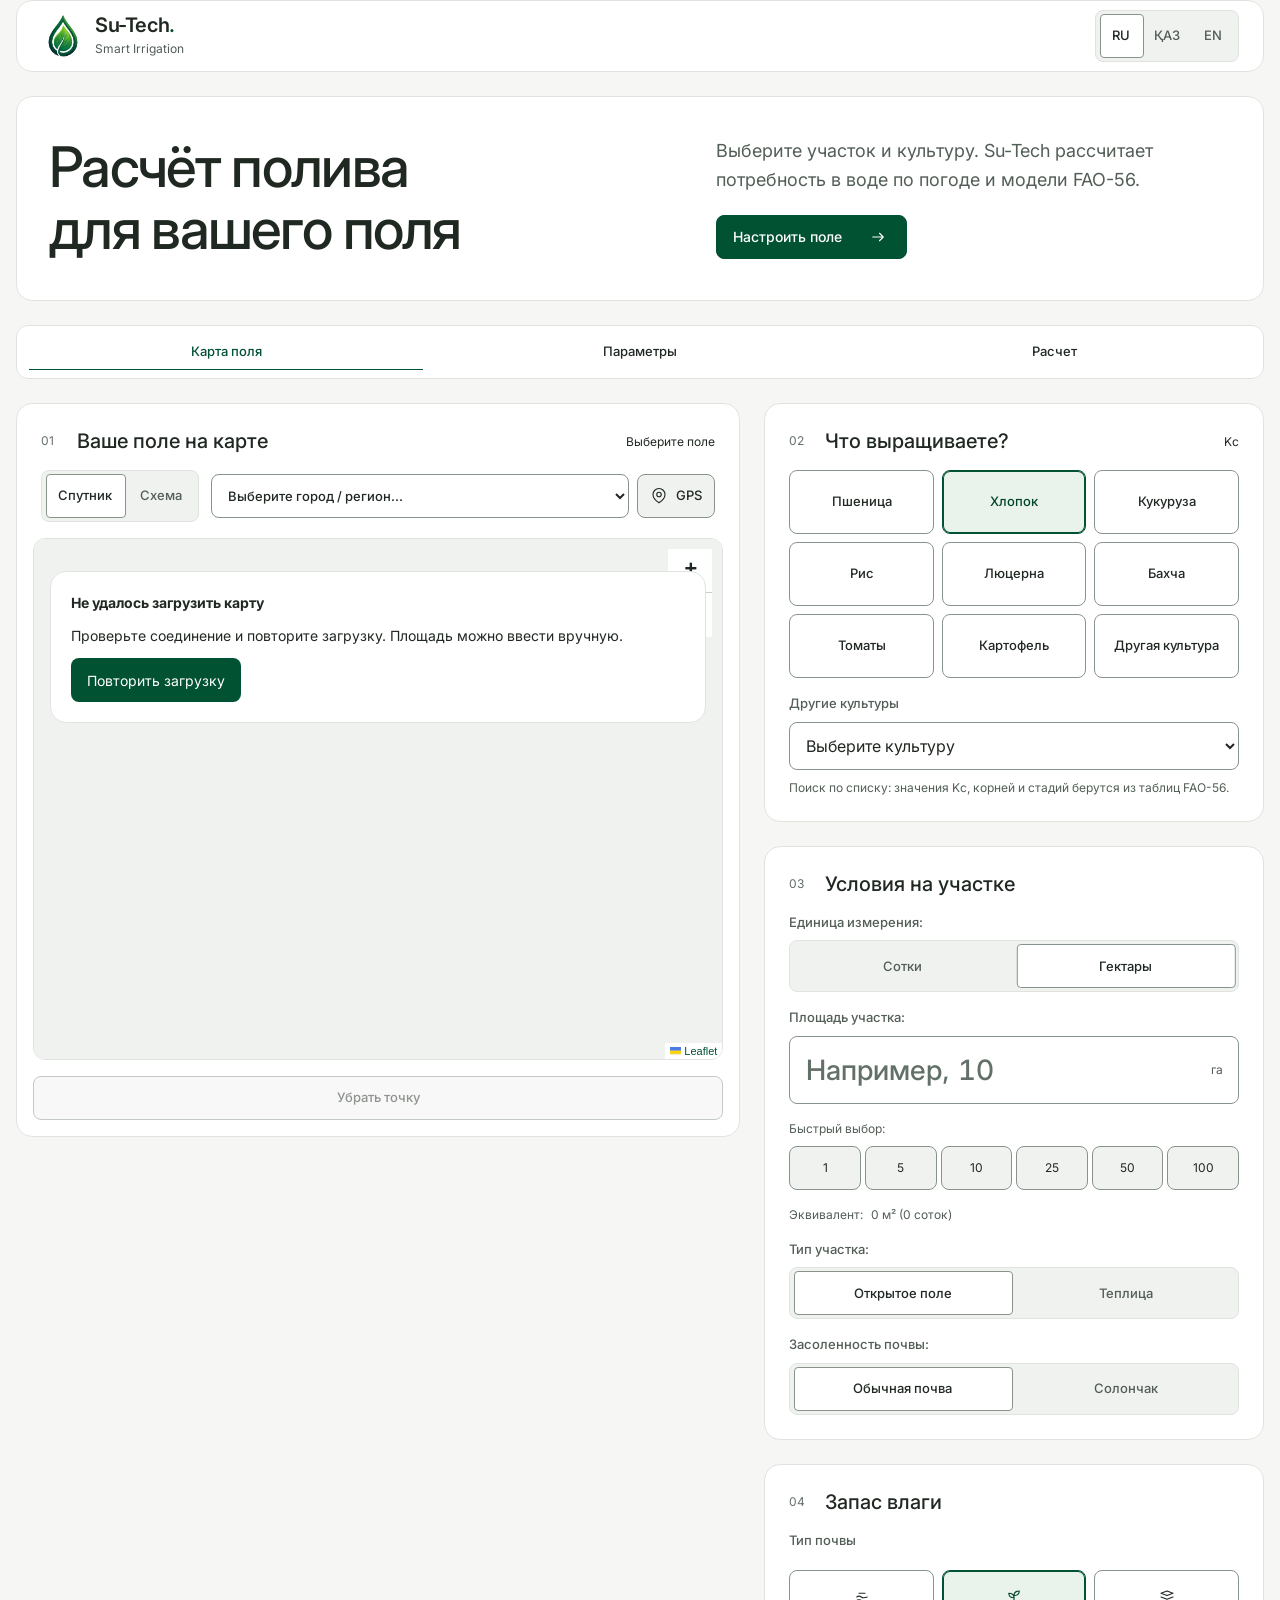
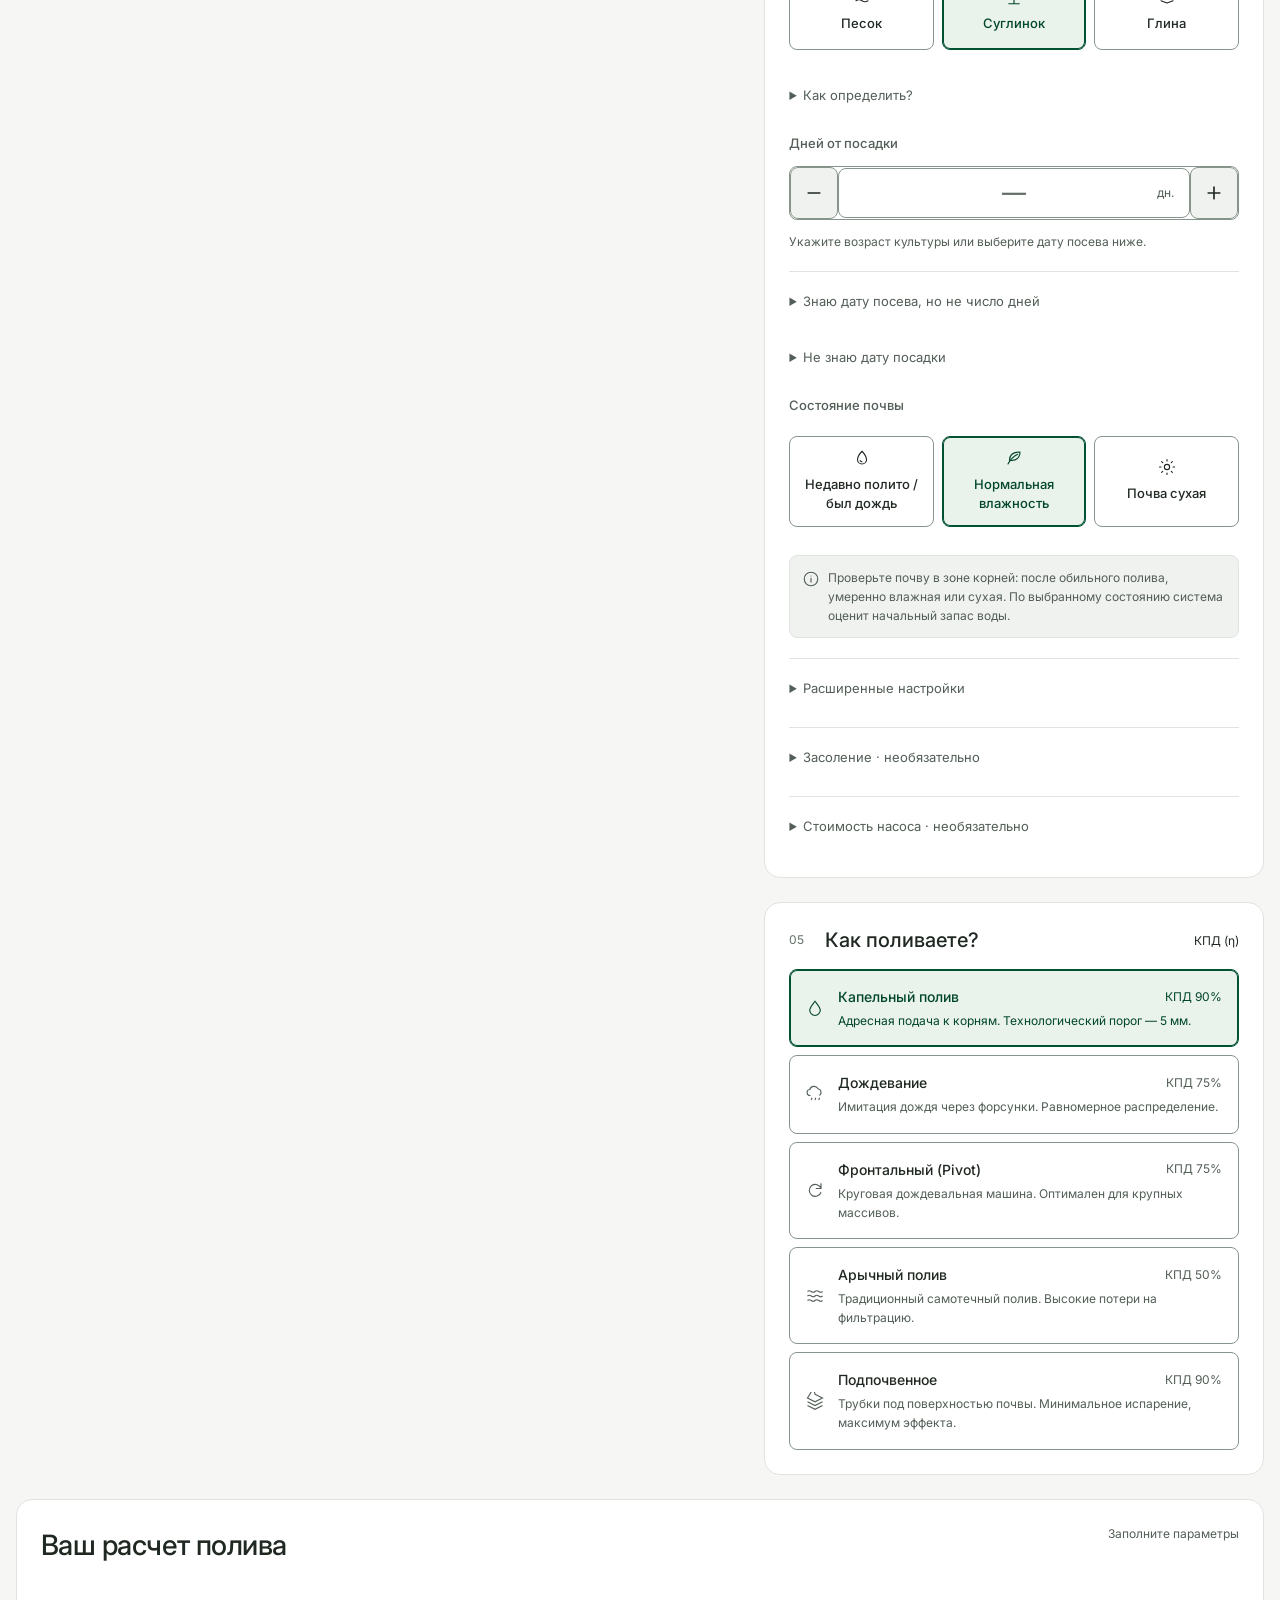
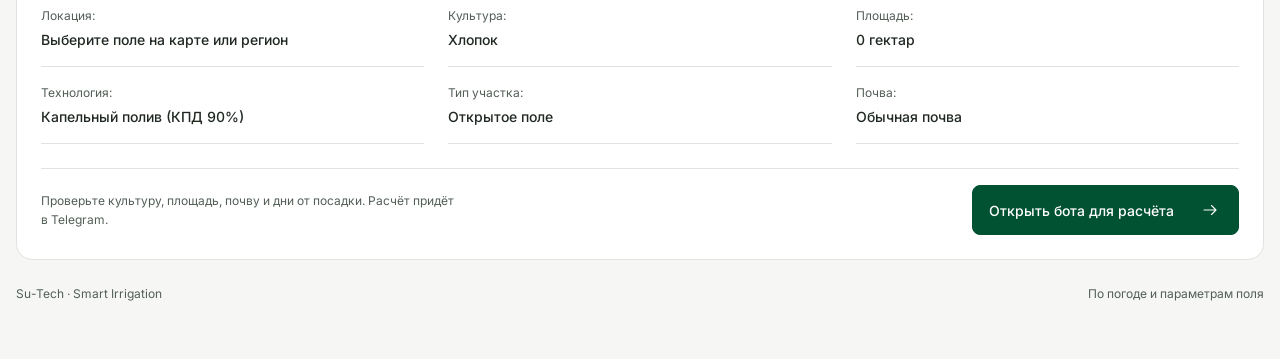
==== commit 1046ca0e: "Refine Mini App workspace for readable field setup and restrained motion" ====
--- a/index.html
+++ b/index.html
@@ -10,28 +10,22 @@
   <link rel="icon" href="img/sutech-leaf-logo-transparent.png?v=5.10.35" />
   <link rel="preconnect" href="https://fonts.googleapis.com" />
   <link rel="preconnect" href="https://fonts.gstatic.com" crossorigin />
-  <link href="https://fonts.googleapis.com/css2?family=Inter:wght@400;500;600;700&family=JetBrains+Mono:wght@500;600;700&family=Manrope:wght@500;600;700;800&display=swap" rel="stylesheet" />
+  <link href="https://fonts.googleapis.com/css2?family=Inter:wght@400;500;600&display=swap" rel="stylesheet" />
   <link rel="stylesheet" href="vendor/leaflet/leaflet.css" />
-  <link rel="stylesheet" href="css/app.css?v=5.10.69" />
-  <link rel="stylesheet" href="css/theme.css?v=5.10.71" />
-  <link rel="stylesheet" href="css/glass.css?v=6.2.0" />
+  <link rel="stylesheet" href="css/app.css?v=7.0.1" />
+  <link rel="stylesheet" href="css/workspace.css?v=7.0.1" />
   <script defer src="vendor/leaflet/leaflet.js"></script>
   <script async src="https://telegram.org/js/telegram-web-app.js" onload="window.dispatchEvent(new Event('telegram-ready'))"></script>
   <script defer src="js/serverless-location.js?v=5.10.61"></script>
   <script defer src="js/serverless-transport.js?v=5.10.61"></script>
   <script defer src="js/field-guidance.js?v=5.10.58"></script>
   <script defer src="js/crops-catalog.js?v=1"></script>
-  <script defer src="js/balance.js?v=5.10.69"></script>
+  <script defer src="js/balance.js?v=7.0.1"></script>
   <script defer src="js/calculation-recovery.js?v=5.10.60"></script>
-  <script defer src="js/app.js?v=5.10.71"></script>
+  <script defer src="js/app.js?v=7.0.1"></script>
 </head>
 <body>
-  <div class="signal-strip" aria-hidden="true">
-    <div class="signal-track">
-      <div class="signal-loop"><span data-ticker-index="0">Расчёт водного баланса корней FAO-56</span><i>•</i><span data-ticker-index="1">Точный метеопрогноз Open-Meteo</span><i>•</i><span data-ticker-index="2">Рекомендации с объяснением расчёта</span><i>•</i><span data-ticker-index="3">Защита растений от водного стресса</span><i>•</i></div>
-      <div class="signal-loop"><span data-ticker-index="0">Расчёт водного баланса корней FAO-56</span><i>•</i><span data-ticker-index="1">Точный метеопрогноз Open-Meteo</span><i>•</i><span data-ticker-index="2">Рекомендации с объяснением расчёта</span><i>•</i><span data-ticker-index="3">Защита растений от водного стресса</span><i>•</i></div>
-    </div>
-  </div>
+  <a class="skip-link" href="#block1" data-copy="skipToMap">Перейти к карте поля</a>
   <header class="app-header">
     <a class="brand" href="#block1" aria-label="Su-Tech">
       <span class="brand-logo"><img src="img/sutech-leaf-logo-transparent.png?v=5.10.35" alt="Su-Tech" /></span>
@@ -42,12 +36,10 @@
       <div class="language-switch" role="group" aria-label="Выбор языка" data-copy-aria="languageAria"><span class="language-switch__indicator" aria-hidden="true"></span><button type="button" id="langBtnRu" onclick="setLanguage('ru')">RU</button><button type="button" id="langBtnKz" onclick="setLanguage('kz')">ҚАЗ</button><button type="button" id="langBtnEn" onclick="setLanguage('en')">EN</button></div>
     </div>
   </header>
-  <div class="scroll-progress" aria-hidden="true"><span id="scrollProgressBar"></span></div>
   <section class="eco-hero" aria-labelledby="heroTitle">
-    <div class="hero-ambient hero-ambient-one" aria-hidden="true"></div><div class="hero-ambient hero-ambient-two" aria-hidden="true"></div>
     <div class="hero-copy">
-      <h1 id="heroTitle"><span data-copy="heroTitleTop">Точный полив.</span> <em data-copy="heroTitleAccent">Живое поле.</em></h1>
-      <p class="hero-description" data-copy="heroDescription">Погода и данные поля подскажут, когда и сколько поливать.</p>
+      <h1 id="heroTitle"><span data-copy="heroTitleTop">Расчёт полива</span> <em data-copy="heroTitleAccent">для вашего поля</em></h1>
+      <p class="hero-description" data-copy="heroDescription">Выберите участок и культуру. Su-Tech рассчитает потребность в воде по погоде и модели FAO-56.</p>
       <div class="hero-actions">
         <a class="hero-cta" href="#block1"><span data-copy="heroCta">Настроить поле</span><span class="motion-arrow" aria-hidden="true"><svg viewBox="0 0 24 24" fill="none" stroke="currentColor" stroke-width="1.8" stroke-linecap="round" stroke-linejoin="round"><path d="M5 12h14m-5-5 5 5-5 5"/></svg><svg viewBox="0 0 24 24" fill="none" stroke="currentColor" stroke-width="1.8" stroke-linecap="round" stroke-linejoin="round"><path d="M5 12h14m-5-5 5 5-5 5"/></svg></span></a>
       </div>
@@ -87,7 +79,7 @@
           </div>
           <div class="map-toolbar">
             <button id="btnUndoPoint" onclick="undoFieldPoint()" disabled data-copy="btnUndoPoint">Убрать точку</button>
-            <button id="btnResetContour" onclick="resetFieldContour()" disabled data-copy="btnResetContour" class="hidden" style="display:none;" aria-hidden="true">🔄 Сбросить</button>
+            <button id="btnResetContour" onclick="resetFieldContour()" disabled data-copy="btnResetContour" class="hidden" style="display:none;" aria-hidden="true">Сбросить</button>
             <button id="btnClearLocation" onclick="clearCurrentLocation()" disabled data-copy="btnClearLocation" class="hidden" style="display:none;" aria-hidden="true">Убрать маркер</button>
           </div>
           <p id="mapHint" class="map-hint sr-only"></p>
@@ -116,7 +108,6 @@
              data-crop="wheat"
              class="crop-card flex flex-col relative"
              onclick="selectCrop('wheat')" role="radio" aria-checked="false" tabindex="0">
-          <span class="crop-symbol" aria-hidden="true">🌾</span>
           <span class="" id="cropName_wheat">Пшеница</span>
           <span class="" id="cropSub_wheat">Бидай</span>
           <span class="">Kc:1.10</span>
@@ -129,7 +120,6 @@
              data-crop="cotton"
              class="crop-card flex flex-col relative card-selected active"
              onclick="selectCrop('cotton')" role="radio" aria-checked="true" tabindex="0">
-          <span class="crop-symbol" aria-hidden="true">☁️</span>
           <span class="" id="cropName_cotton">Хлопок</span>
           <span class="" id="cropSub_cotton">Мақта</span>
           <span class="">Kc:1.15</span>
@@ -142,7 +132,6 @@
              data-crop="corn"
              class="crop-card flex flex-col relative"
              onclick="selectCrop('corn')" role="radio" aria-checked="false" tabindex="0">
-          <span class="crop-symbol" aria-hidden="true">🌽</span>
           <span class="" id="cropName_corn">Кукуруза</span>
           <span class="" id="cropSub_corn">Жүгері</span>
           <span class="">Kc:1.20</span>
@@ -155,7 +144,6 @@
              data-crop="rice"
              class="crop-card flex flex-col relative"
              onclick="selectCrop('rice')" role="radio" aria-checked="false" tabindex="0">
-          <span class="crop-symbol" aria-hidden="true">🍚</span>
           <span class="" id="cropName_rice">Рис</span>
           <span class="" id="cropSub_rice">Күріш</span>
           <span class="">Kc:1.25</span>
@@ -168,7 +156,6 @@
              data-crop="alfalfa"
              class="crop-card flex flex-col relative"
              onclick="selectCrop('alfalfa')" role="radio" aria-checked="false" tabindex="0">
-          <span class="crop-symbol" aria-hidden="true">🌿</span>
           <span class="" id="cropName_alfalfa">Люцерна</span>
           <span class="" id="cropSub_alfalfa">Жоңышқа</span>
           <span class="">Kc:1.05</span>
@@ -181,7 +168,6 @@
              data-crop="melon"
              class="crop-card flex flex-col relative"
              onclick="selectCrop('melon')" role="radio" aria-checked="false" tabindex="0">
-          <span class="crop-symbol" aria-hidden="true">🍉</span>
           <span class="" id="cropName_melon">Бахча</span>
           <span class="" id="cropSub_melon">Бақша</span>
           <span class="">Kc:1.05</span>
@@ -194,7 +180,6 @@
              data-crop="tomato"
              class="crop-card flex flex-col relative"
              onclick="selectCrop('tomato')" role="radio" aria-checked="false" tabindex="0">
-          <span class="crop-symbol" aria-hidden="true">🍅</span>
           <span class="" id="cropName_tomato">Томаты</span>
           <span class="" id="cropSub_tomato">Қызанақ</span>
           <span class="">Kc:1.15</span>
@@ -207,7 +192,6 @@
              data-crop="potato"
              class="crop-card flex flex-col relative"
              onclick="selectCrop('potato')" role="radio" aria-checked="false" tabindex="0">
-          <span class="crop-symbol" aria-hidden="true">🥔</span>
           <span class="" id="cropName_potato">Картофель</span>
           <span class="" id="cropSub_potato">Картоп</span>
           <span class="">Kc:1.10</span>
@@ -220,7 +204,6 @@
              data-crop="other"
              class="crop-card flex flex-col relative"
              onclick="selectCrop('other')" role="radio" aria-checked="false" tabindex="0">
-          <span class="crop-symbol" aria-hidden="true">🌱</span>
           <span class="" id="cropName_other">Другая культура</span>
           <span class="" id="cropSub_other">Басқа дақыл</span>
           <span class="">Kc:1.00</span>
@@ -611,11 +594,11 @@
         <strong id="recoveryTitle"></strong><p id="recoveryBody"></p>
         <div class="calculation-recovery__actions"><button type="button" id="recoveryAction"></button><button type="button" id="recoveryDismiss"></button></div>
       </div>
-      <div class="summary-heading"><div><p class="eyebrow" data-copy="summaryEyebrow">ГОТОВЫ К СЛЕДУЮЩЕМУ ШАГУ?</p><h2 id="summaryTitle">Ваш расчет полива</h2></div><span id="summaryStatusBadge"></span></div>
+      <div class="summary-heading"><div><h2 id="summaryTitle">Ваш расчет полива</h2></div><span id="summaryStatusBadge"></span></div>
       <dl class="summary-grid"><div><dt id="sumLabelCoords"></dt><dd id="sumValCoords">—</dd></div><div><dt id="sumLabelCrop"></dt><dd id="sumValCrop">—</dd></div><div><dt id="sumLabelArea"></dt><dd id="sumValArea">—</dd></div><div><dt id="sumLabelIrrig"></dt><dd id="sumValIrrig">—</dd></div><div><dt id="sumLabelFieldType"></dt><dd id="sumValFieldType">—</dd></div><div><dt id="sumLabelSaline"></dt><dd id="sumValSaline">—</dd></div></dl>
       <div class="summary-footer"><p id="submitHint"></p><button id="btnSubmitAll" class="submit-button" onclick="submitFinalCalculation()"><span id="btnSubmitText">Рассчитать полив</span><span class="motion-arrow" aria-hidden="true"><svg viewBox="0 0 24 24" fill="none" stroke="currentColor" stroke-width="1.7" stroke-linecap="round" stroke-linejoin="round"><path d="M4 12h16m-6-6 6 6-6 6"/></svg><svg viewBox="0 0 24 24" fill="none" stroke="currentColor" stroke-width="1.7" stroke-linecap="round" stroke-linejoin="round"><path d="M4 12h16m-6-6 6 6-6 6"/></svg></span></button></div>
     </section>
-    <footer class="page-footer"><span>Su-Tech · Smart Irrigation</span><span data-copy="footerNote">Вода с заботой о будущем.</span></footer>
+    <footer class="page-footer"><span>Su-Tech · Smart Irrigation</span><span data-copy="footerNote">По погоде и параметрам поля</span></footer>
   </main>
   <div id="appToast" class="toast" role="status" aria-live="polite" style="display:none"></div>
 </body>
--- a/css/app.css
+++ b/css/app.css
@@ -0,0 +1,136 @@
+/* Su-Tech: structural styles. Visual tokens and treatment live in workspace.css. */
+* { box-sizing:border-box; }
+:root { font-family:Inter,-apple-system,BlinkMacSystemFont,"Segoe UI",sans-serif; font-synthesis:none; }
+html { scroll-behavior:smooth; }
+body { margin:0; padding-top:env(safe-area-inset-top,0px); padding-bottom:env(safe-area-inset-bottom,0px); -webkit-font-smoothing:antialiased; }
+button,input,select { font:inherit; }
+button { border:0; cursor:pointer; }
+button,a,input,select { -webkit-tap-highlight-color:transparent; }
+a { color:inherit; text-decoration:none; text-underline-offset:4px; }
+p,h1,h2,h3 { margin:0; }
+input { min-width:0; }
+svg { width:20px; height:20px; flex-shrink:0; }
+.hidden,[hidden] { display:none!important; }
+.flex { display:flex; }
+.flex-col { flex-direction:column; }
+.relative { position:relative; }
+.absolute { position:absolute; }
+.gap-2 { gap:8px; }
+.gap-3 { gap:12px; }
+.gap-4 { gap:16px; }
+.gap-5 { gap:20px; }
+.sr-only { position:absolute!important; width:1px!important; height:1px!important; padding:0!important; margin:-1px!important; overflow:hidden!important; clip:rect(0,0,0,0)!important; white-space:nowrap!important; border:0!important; }
+.app-header { display:flex; align-items:center; justify-content:space-between; }
+.brand { display:flex; align-items:center; gap:10px; flex-shrink:0; }
+.brand-logo { display:block; width:44px; height:52px; }
+.brand-logo img { display:block; width:100%; height:100%; object-fit:contain; }
+.brand strong { display:block; line-height:1.1; }
+.brand small { display:block; font-size:12px; margin-top:4px; color:var(--secondary); }
+.brand-dot { color:var(--accent); }
+.header-nav { display:none; }
+.header-actions { display:flex; align-items:center; flex-shrink:0; }
+.language-switch,.segmented-toggle { position:relative; display:flex; align-items:stretch; gap:2px; padding:3px; isolation:isolate; }
+.language-switch button,.segmented-toggle button { position:relative; z-index:1; padding:0 12px; }
+.language-switch__indicator,.segmented-toggle__indicator { position:absolute; left:0; top:3px; bottom:3px; width:0; pointer-events:none; }
+#block3 .segmented-toggle button { flex:1; min-width:0; }
+.eco-hero { overflow:hidden; }
+.hero-actions { display:flex; align-items:center; }
+.hero-cta,.submit-button { display:inline-flex; align-items:center; justify-content:space-between; }
+.motion-arrow { display:grid; place-items:center; flex-shrink:0; }
+.motion-arrow svg:last-child { display:none; }
+.section-nav { display:flex; }
+.section-nav a { position:relative; text-align:center; }
+.section-nav a::after { content:''; position:absolute; bottom:4px; left:8px; right:8px; transform:scaleX(0); transform-origin:center; }
+.section-nav a[aria-current=location]::after { transform:scaleX(1); }
+.workspace { margin:auto; overflow-anchor:none; }
+.settings-column { display:flex; flex-direction:column; }
+.settings-column section { display:block; }
+.section-heading,.settings-column section>div:first-child { display:flex; align-items:center; }
+.section-heading>div,.settings-column h2 { flex:1; min-width:0; }
+#block1StatusPill { text-align:right; }
+.map-topbar { display:flex; justify-content:space-between; }
+.map-location-actions { display:flex; align-items:center; }
+.region-select { min-height:44px; padding:8px 12px; }
+.gps-button { display:flex; align-items:center; justify-content:center; gap:8px; padding:8px 12px; white-space:nowrap; }
+.map-stage { position:relative; overflow:hidden; isolation:isolate; }
+#map { width:100%; height:400px; z-index:0; background:var(--surface-raised); }
+.map-toolbar { display:flex; }
+.map-toolbar button { flex:1; padding:8px 12px; }
+.map-hint,.legacy-map-controls,.area-readout,.map-draw-label { display:none!important; }
+.map-error { position:absolute; inset:32px 16px auto; z-index:500; padding:20px; display:flex; flex-direction:column; gap:12px; }
+.map-error button { align-self:start; min-height:44px; padding:8px 16px; color:var(--accent-ink); background:var(--accent); }
+.gps-status { display:flex; align-items:center; gap:8px; padding:0 24px 16px; }
+.gps-spinner { width:16px; height:16px; border:2px solid var(--line); border-top-color:var(--accent); border-radius:50%; animation:loading-spin 1s linear infinite; }
+.coords-card { margin:0 24px 20px; display:grid; grid-template-columns:1fr 1fr; gap:8px 12px; }
+.coords-card strong { font-weight:500; }
+#coordsAccuracy { text-align:right; }
+.leaflet-control-zoom { border:0!important; box-shadow:none!important; }
+.leaflet-control-zoom a { width:44px!important; height:44px!important; line-height:44px!important; background:var(--surface)!important; color:var(--ink)!important; }
+.leaflet-control-attribution { max-width:100%; font-size:11px!important; line-height:1.5!important; background:var(--surface)!important; color:var(--secondary); }
+.leaflet-control-attribution a { color:var(--accent); }
+.leaflet-popup-content-wrapper,.leaflet-popup-tip { background:var(--surface); color:var(--ink); }
+.settings-column [role=radiogroup] { display:grid; gap:8px; }
+#block2 [role=radiogroup] { grid-template-columns:repeat(3,minmax(0,1fr)); }
+.crop-card { display:flex; flex-direction:column; align-items:center; text-align:center; cursor:pointer; min-width:0; position:relative; }
+.crop-card>span:not([id]):not(.crop-check) { display:none; }
+.crop-check,.irrig-check { display:none!important; }
+.settings-column [role=group] { display:flex; gap:4px; }
+.settings-column [data-field],.settings-column [data-saline] { flex:1; }
+#currentAreaUnitBadge,#fieldTypeBadge,#salinityBadge { display:none; }
+#fieldAreaInput { width:100%; padding:12px 56px 12px 16px; }
+#inputUnitSuffix { position:absolute; right:16px; top:50%; transform:translateY(-50%); font-size:12px; color:var(--secondary); pointer-events:none; }
+#block3 button[onclick^="setPresetArea"] { flex:1; padding:4px; font-size:12px; }
+#labelQuickPresets,#areaCalcEquivalentLabel,#areaInM2 { font-size:12px; color:var(--secondary); }
+#areaInM2 { margin-left:8px; }
+.irrig-card { position:relative; cursor:pointer; }
+.irrig-card>div { display:flex; align-items:center; }
+.irrig-card>div>div:last-child { min-width:0; flex:1; }
+.irrig-card>div>div:last-child>div { display:flex; align-items:center; justify-content:space-between; flex-wrap:wrap; gap:4px 12px; }
+.irrig-card p { margin-top:4px; }
+.balance-fields { display:grid; }
+.balance-pair { display:grid; grid-template-columns:repeat(2,minmax(0,1fr)); gap:12px; }
+.balance-pair>div { display:grid; min-width:0; align-content:start; }
+.balance-form input,.balance-form select,.more-crops select { width:100%; min-height:48px; padding:12px; }
+.balance-form label { line-height:1.5; }
+.balance-form .balance-help { margin:0 0 8px; }
+.balance-form details { border-top:1px solid var(--line); padding-top:12px; }
+.balance-form summary { cursor:pointer; min-height:44px; padding:8px 0; color:var(--secondary); font-size:13px; }
+.segmented-chips { display:grid; grid-template-columns:repeat(3,minmax(0,1fr)); }
+#balanceBlock .chip-btn { display:flex; flex-direction:column; align-items:center; justify-content:center; text-align:center; }
+.growth-stepper { display:grid; grid-template-columns:48px minmax(0,1fr) 48px; min-height:52px; overflow:hidden; }
+.growth-stepper>button { min-height:52px; display:grid; place-items:center; }
+.growth-value { position:relative; display:grid; place-items:center; min-width:0; }
+.balance-form .growth-value input { width:100%; padding:0 40px; min-height:50px; text-align:center; }
+.growth-value span { position:absolute; right:16px; top:50%; transform:translateY(-50%); font-size:12px; color:var(--secondary); pointer-events:none; }
+.balance-info { display:flex; align-items:flex-start; gap:8px; padding:12px; border:1px solid var(--line); }
+.balance-info svg { margin-top:2px; }
+.field-help { border:0!important; padding:0!important; }
+.field-help__text { white-space:pre-line; }
+.growth-stage-options { display:grid; grid-template-columns:repeat(2,minmax(0,1fr)); gap:8px; margin:12px 0; padding:0; border:0; min-width:0; }
+.growth-stage-options button { display:flex; flex-direction:column; text-align:start; gap:4px; min-height:80px; padding:12px; }
+.growth-stage-options span { font-size:12px; line-height:1.5; }
+.growth-estimate-note { padding-left:12px; border-left:1px solid var(--accent); }
+.location-prompt { margin:0 16px 16px; padding:12px 16px; border:1px solid var(--line); font-size:13px; }
+.balance-error,.balance-field-error { margin:8px 0 12px; padding:12px; border:1px solid; border-radius:8px; font-size:13px; }
+#balanceBlock [aria-invalid=true] { outline:2px solid #a13321; outline-offset:2px; }
+html[data-theme=dark] #balanceBlock [aria-invalid=true] { outline-color:#ffbba9; }
+.summary-heading { display:flex; justify-content:space-between; align-items:start; flex-direction:column; gap:12px; }
+.summary-grid dd { margin:4px 0 0; }
+.summary-grid>div { border-bottom:1px solid; }
+.summary-footer { justify-content:space-between; border-top:1px solid; }
+.summary-footer p { max-width:52ch; }
+.page-footer { display:flex; justify-content:space-between; }
+.calculation-recovery { margin-bottom:20px; padding:16px; border:1px solid; }
+.calculation-recovery strong { display:block; font-size:15px; font-weight:500; }
+.calculation-recovery p { margin-top:8px; font-size:13px; }
+.calculation-recovery__actions { display:flex; flex-wrap:wrap; gap:8px; margin-top:16px; }
+.calculation-recovery__actions button { min-height:44px; padding:8px 16px; font-size:13px; }
+.calculation-recovery[data-mode=loading] strong::before { content:''; display:inline-block; width:14px; height:14px; margin-right:8px; border:2px solid var(--line); border-top-color:var(--accent); border-radius:50%; animation:loading-spin 1s linear infinite; }
+.toast { position:fixed; bottom:calc(24px + env(safe-area-inset-bottom)); left:50%; transform:translateX(-50%); width:max-content; max-width:calc(100% - 32px); z-index:2000; padding:12px 16px; font-size:13px; transition:opacity 160ms var(--ease-out); }
+.toast-enter,.toast-exit { opacity:0; }
+.toast-visible { opacity:1; }
+.toast-error,.toast-warning { border-color:#a13321!important; }
+@keyframes loading-spin { to { transform:rotate(360deg); } }
+@media(max-width:760px) { .brand small { display:none; } .brand-logo { width:30px; height:35px; } }
+@media(max-width:600px) { .growth-stage-options { grid-template-columns:1fr; } }
+@media(prefers-reduced-motion:reduce) { html { scroll-behavior:auto; } }
--- a/css/workspace.css
+++ b/css/workspace.css
@@ -0,0 +1,267 @@
+/* Su-Tech field workspace. Refinement guided by unslop by Damir Sokolovsky
+   (https://github.com/heydamir/unslop), CC BY 4.0. */
+
+/* 1. Spacing: one rhythm for the existing field setup workflow. */
+html:root body .app-header { height:72px; padding:0 24px; gap:16px; margin:0 auto; }
+html:root body .eco-hero { margin:24px auto 0; padding:32px 24px; min-height:0; }
+html:root body .eco-hero .hero-copy { min-height:0; max-width:720px; display:block; }
+html:root body .eco-hero .hero-description { margin-top:16px; max-width:560px; }
+html:root body .eco-hero .hero-actions { margin-top:24px; }
+html:root body .section-nav { margin:24px auto 0; padding:4px; gap:4px; }
+html:root body .workspace { padding:24px 16px 32px; }
+html:root body .workspace-grid { gap:24px; }
+html:root body .settings-column { gap:24px; }
+html:root body .settings-column section { padding:24px; }
+html:root body .settings-column section>div:first-child { margin-bottom:16px; gap:12px; }
+html:root body .section-heading { padding:24px 24px 0; gap:12px; }
+html:root body .map-topbar { padding:16px 24px; gap:12px; }
+html:root body .map-location-actions { gap:8px; min-width:0; }
+html:root body .map-stage { margin:0 16px 16px; }
+html:root body .map-toolbar { padding:0 16px 16px; gap:8px; }
+html:root body .crop-card { padding:12px 8px!important; gap:4px; min-height:64px; justify-content:center; }
+html:root body .irrig-card { padding:16px!important; }
+html:root body .irrig-card>div { gap:12px; }
+html:root body .balance-fields { gap:12px; }
+html:root body .balance-pair>div { gap:8px; }
+html:root body .settings-column #block3>div:not(:first-child) { margin-top:16px; }
+html:root body .segmented-chips { margin:8px 0 16px; gap:8px; }
+html:root body #balanceBlock .chip-btn { padding:12px 8px; gap:8px; min-height:80px; }
+html:root body .more-crops { display:grid; gap:8px; margin-top:16px; }
+html:root body .summary-card { margin-top:24px; padding:24px; }
+html:root body .summary-grid { margin:24px 0; }
+html:root body .summary-grid>div { padding:16px 0; }
+html:root body .summary-footer { gap:16px; padding-top:16px; }
+html:root body .page-footer { padding:24px 0; gap:16px; }
+
+/* 2. Color: the map carries the richness; chrome stays almost neutral. */
+html:root {
+  --canvas:#f6f7f5; --surface:#ffffff; --surface-raised:#f0f2ef;
+  --ink:#202822; --secondary:#525e56; --muted:#637067; --line:#dfe4df;
+  --accent:#015133; --accent-dark:#015133; --accent-ink:#ffffff;
+  --selected:#eaf2ec; --selected-ink:#01462c; --control-line:#87948b;
+  --brand-forest:#015133; --brand-ink:#00381f; --brand-leaf:#71c02a;
+  --leaf-surface:var(--selected); --forest-surface:var(--accent);
+  --leaf-relief:none; --leaf-tint:var(--selected); --leaf-wash:var(--surface-raised);
+  --leaf-border:var(--control-line); --pale:var(--surface-raised); --copper:var(--secondary);
+  --active-ink:var(--selected-ink); --soft-accent:var(--selected);
+  --ease-out:cubic-bezier(.22,1,.36,1); --control-motion:var(--ease-out);
+}
+html[data-theme="dark"] {
+  --canvas:#141715; --surface:#1c201d; --surface-raised:#262c28;
+  --ink:#edf1ed; --secondary:#bac4bc; --muted:#a1afa4; --line:#363f38;
+  --accent:#a5d4ad; --accent-dark:#a5d4ad; --accent-ink:#142218;
+  --selected:#283b2f; --selected-ink:#d7efdb; --control-line:#758479;
+  --leaf-surface:var(--selected); --forest-surface:var(--accent);
+  --leaf-tint:var(--selected); --leaf-wash:var(--surface-raised);
+  --pale:var(--surface-raised); --leaf-border:var(--control-line); --copper:var(--secondary);
+}
+html { background:var(--canvas); scrollbar-color:var(--control-line) var(--canvas); }
+html:root body { background:var(--canvas)!important; color:var(--ink); }
+html:root body :is(.app-header,.section-nav,.eco-hero,.map-panel,.settings-column section,.summary-card,.toast,.map-error) {
+  background:var(--surface)!important; border:1px solid var(--line); box-shadow:none!important;
+  backdrop-filter:none; -webkit-backdrop-filter:none; color:var(--ink);
+}
+html:root body :is(.crop-card,.irrig-card,#balanceBlock .chip-btn,.settings-column [data-field],.settings-column [data-saline],#unitBtn_sotka,#unitBtn_hectare,.growth-stage-options button) {
+  background:var(--surface)!important; color:var(--ink)!important;
+  border:1px solid var(--control-line)!important; box-shadow:none!important;
+}
+html:root body :is(.crop-card[aria-checked=true],.irrig-card[aria-checked=true],#balanceBlock .chip-btn[aria-checked=true],#balanceBlock .chip-btn.chip-active,.settings-column [data-field][aria-pressed=true],.settings-column [data-saline][aria-pressed=true],#unitBtn_sotka[aria-pressed=true],#unitBtn_hectare[aria-pressed=true],.growth-stage-options button[aria-pressed=true]) {
+  background:var(--selected)!important; color:var(--selected-ink)!important;
+  border-color:var(--accent)!important; box-shadow:inset 0 0 0 1px var(--accent)!important;
+}
+html:root body :is(.crop-card,.irrig-card,.chip-btn,.growth-stage-options button)[aria-checked=true] *,
+html:root body .growth-stage-options button[aria-pressed=true] * { color:var(--selected-ink)!important; }
+html:root body :is(.language-switch,.basemap-switch.segmented-toggle,#block3 .segmented-toggle) {
+  background:var(--surface-raised)!important; border:1px solid var(--line); box-shadow:none;
+}
+html:root body :is(.language-switch__indicator,.segmented-toggle__indicator) {
+  background:var(--surface)!important; border:1px solid var(--control-line); box-shadow:none;
+}
+html:root body :is(.language-switch,.basemap-switch.segmented-toggle,#block3 .segmented-toggle) button {
+  background:transparent!important; border:1px solid transparent!important;
+  box-shadow:none!important; color:var(--secondary)!important;
+}
+html:root body :is(.language-switch,.basemap-switch.segmented-toggle,#block3 .segmented-toggle) button[aria-pressed=true] { color:var(--ink)!important; }
+html:root body .language-switch button { width:44px; min-width:44px; padding-inline:0; }
+html:root body #block3 .segmented-toggle button[aria-pressed] { background:transparent!important; border-color:transparent!important; box-shadow:none!important; color:var(--secondary)!important; }
+html:root body #block3 .segmented-toggle button[aria-pressed=true] { color:var(--ink)!important; }
+html:root body :is(.settings-column input,.settings-column select,.region-select,#fieldAreaInput,.growth-stepper,.radius-controls input) {
+  background:var(--surface)!important; color:var(--ink); border:1px solid var(--control-line); box-shadow:none;
+  caret-color:var(--accent);
+}
+html:root body .balance-form .growth-value input { background:transparent!important; border:0; }
+html:root body :is(.growth-stepper>button,.map-toolbar button,#block3 button[onclick^="setPresetArea"],.gps-button,.calculation-recovery__actions button) {
+  background:var(--surface-raised)!important; color:var(--ink)!important;
+  border:1px solid var(--control-line); box-shadow:none!important;
+}
+html:root body :is(.hero-cta,.submit-button) {
+  background:var(--accent)!important; border:1px solid var(--accent)!important;
+  color:var(--accent-ink)!important; box-shadow:none!important;
+}
+html:root body :is(.hero-cta,.submit-button)>span { color:inherit!important; }
+html:root body :is(.hero-cta,.submit-button):is(:hover,:focus-visible)>span:first-child { color:inherit!important; }
+html:root body :is(.hero-cta,.submit-button) .motion-arrow { background:transparent!important; color:inherit!important; box-shadow:none; }
+html:root body :is(.brand strong,.eco-hero h1,.eco-hero h1 em,.summary-card h2,.summary-grid dd) { color:var(--ink); }
+html:root body .eco-hero h1 em { background:none; -webkit-text-fill-color:currentColor; filter:none; }
+html:root body .eco-hero h1 em { color:var(--ink)!important; }
+html:root body :is(.eco-hero .hero-description,.settings-column label,.settings-column #labelFieldType,.settings-column #labelSalinity,.balance-help,.more-crops label,.summary-grid dt,.summary-footer p,.page-footer,.coords-card,.area-readout span) { color:var(--secondary); }
+html:root body :is(.balance-info,.area-readout,.calculation-recovery,.location-prompt) {
+  background:var(--surface-raised)!important; color:var(--secondary)!important; border-color:var(--line);
+}
+html:root body :is(.summary-grid>div,.summary-footer) { border-color:var(--line); }
+html:root body #summaryStatusBadge { background:transparent; color:var(--secondary); border:0; padding:0; }
+html:root body input::placeholder { color:var(--muted); opacity:1; }
+html:root body ::selection { background:var(--selected-ink); color:var(--selected); }
+
+/* 3. Icons: existing line family; crop names do not need decorative pictures. */
+html:root body :is(.irrig-symbol,.chip-icon,.gps-button svg,.motion-arrow svg,.balance-info svg) {
+  width:18px; height:18px; stroke-width:1.5; filter:none; color:inherit;
+}
+html:root body :is(.irrig-symbol,.chip-icon) { color:var(--secondary); }
+html:root body .irrig-card>div>div:first-child { width:20px; color:var(--secondary); }
+
+/* 4. Copy lives in app.js. No decorative kicker above the actual title. */
+html:root body .brand small { text-transform:none; letter-spacing:0; }
+
+/* 5. Type: readable work labels, calm hierarchy and aligned numbers. */
+html:root body { font-family:Inter,-apple-system,BlinkMacSystemFont,"Segoe UI",sans-serif; font-size:14px; line-height:1.5; }
+html:root body :is(h1,h2,h3,.brand strong,.hero-cta,.submit-button) { font-family:inherit; font-weight:500; }
+html:root body .brand strong { font-size:20px; font-weight:600; letter-spacing:-.02em; }
+html:root body .eco-hero h1 { max-width:720px; font-size:36px; line-height:1.1; font-weight:500; letter-spacing:-.025em; text-wrap:balance; }
+html:root body .eco-hero h1 em { font-style:normal; font-weight:500; }
+html:root body .eco-hero .hero-description { font-size:16px; line-height:1.6; }
+html:root body :is(.section-heading h2,.settings-column h2) { font-size:20px; font-weight:500; line-height:1.3; letter-spacing:0; }
+html:root body .summary-card h2 { font-size:28px; font-weight:500; letter-spacing:-.02em; }
+html:root body :is(.language-switch button,.basemap-switch button,.section-nav a,.gps-button,.map-toolbar button,.region-select,.settings-column label,.settings-column #labelFieldType,.settings-column #labelSalinity,#block3 .segmented-toggle button,.crop-card>[id^=cropName],#balanceBlock .chip-btn,.growth-stage-options strong) {
+  font-size:13px; font-weight:500; line-height:1.5; letter-spacing:0; text-transform:none;
+}
+html:root body :is(.more-crops select,.settings-column input,.settings-column select) { font:400 16px/1.5 Inter,sans-serif; }
+html:root body :is(.balance-form .balance-help,.more-crops .balance-help,.more-crops label,.settings-column section>p,.balance-info span,.summary-grid dt,.summary-footer p,.page-footer,.coords-card,#block1StatusPill,#summaryStatusBadge,.settings-column section>div:first-child>span:last-child) { font-size:12px; line-height:1.6; font-weight:400; letter-spacing:0; text-transform:none; }
+html:root body :is(.irrig-card [id^=irrigTitle],.summary-grid dd) { font-size:14px; font-weight:500; }
+html:root body .irrig-card :is([id^=irrigDesc],[id^=irrigBadge]) { font-size:12px; font-weight:400; line-height:1.6; color:var(--secondary); }
+html:root body .crop-card>[id^=cropSub] { display:none; }
+html:root body :is(.summary-grid dd,#fieldAreaInput,.growth-value input,.coords-card strong,.area-readout strong) { font-variant-numeric:tabular-nums; }
+html:root body #fieldAreaInput { font-size:28px; font-weight:500; }
+html:root body .balance-form .growth-value input { font-size:24px; font-weight:500; }
+html:root body :is(.hero-cta,.submit-button) { font-size:14px; font-weight:500; }
+
+/* 6. Layout: actual product first, with working desktop proportions. */
+html { scroll-padding-top:96px; }
+html:root body .skip-link { position:fixed; z-index:2000; top:8px; left:16px; padding:12px 16px; background:var(--surface); color:var(--ink); border:1px solid var(--control-line); border-radius:8px; transform:translateY(-160%); }
+html:root body .skip-link:focus { transform:none; }
+html:root body :is(.app-header,.eco-hero,.section-nav) { width:calc(100% - 32px); max-width:1320px; }
+html:root body .app-header { position:sticky; top:0; z-index:1000; border-top:0; }
+html:root body .hero-copy { width:100%; }
+html:root body .section-nav { display:flex; position:relative; top:auto; }
+html:root body .section-nav a { flex:1; min-height:44px; display:grid; place-items:center; }
+html:root body .workspace { width:100%; max-width:1352px; }
+html:root body .workspace-grid { display:flex; flex-direction:column; }
+html:root body :is(.map-column,.settings-column) { width:100%; min-width:0; }
+html:root body .map-column { position:static; }
+html:root body .map-topbar { display:flex; flex-wrap:wrap; align-items:center; }
+html:root body .map-location-actions { display:flex; flex:1; }
+html:root body .region-select { flex:1; width:100%; min-width:0; text-overflow:ellipsis; }
+html:root body .summary-grid { display:grid; grid-template-columns:repeat(2,minmax(0,1fr)); gap:0 24px; }
+html:root body .summary-grid dd { overflow-wrap:anywhere; }
+html:root body .summary-footer { display:flex; flex-direction:column; }
+html:root body .submit-button { position:static; width:100%; }
+html:root body .page-footer { flex-wrap:wrap; }
+html:root body .page-footer span:last-child { max-width:none; text-align:start; }
+@media(min-width:1000px) {
+  html:root body .eco-hero { padding:40px 32px; }
+  html:root body .eco-hero .hero-copy { display:grid; grid-template-columns:minmax(0,1.2fr) minmax(0,1fr); gap:16px 48px; max-width:none; }
+  html:root body .eco-hero h1 { grid-column:1; grid-row:1 / 3; }
+  html:root body .eco-hero .hero-description { grid-column:2; margin:0; }
+  html:root body .eco-hero .hero-actions { grid-column:2; margin:0; }
+  html:root body .eco-hero h1 { font-size:56px; letter-spacing:-.03em; }
+  html:root body .eco-hero h1 :is(span,em) { display:inline; }
+  html:root body .eco-hero .hero-description { font-size:18px; }
+  html:root body .workspace-grid { display:grid; grid-template-columns:minmax(0,1.45fr) minmax(360px,1fr); align-items:start; }
+  html:root body .map-column { position:sticky; top:96px; }
+  html:root body #map { height:520px; }
+  html:root body .summary-heading { flex-direction:row; }
+  html:root body .summary-grid { grid-template-columns:repeat(3,minmax(0,1fr)); }
+  html:root body .summary-footer { flex-direction:row; align-items:center; }
+  html:root body .submit-button { width:auto; min-width:240px; }
+}
+@media(max-width:599px) {
+  html:root body .app-header { padding:0 12px; gap:8px; }
+  html:root body .eco-hero { padding:24px 20px; }
+  html:root body .map-topbar { padding:16px; }
+  html:root body .map-location-actions { flex-basis:100%; }
+  html:root body .section-heading { padding:20px 16px 0; flex-wrap:wrap; }
+  html:root body .section-heading>div { flex:1; }
+  html:root body #block1StatusPill { max-width:none; flex-basis:100%; text-align:start; }
+  html:root body .settings-column section { padding:20px 16px; }
+  html:root body .summary-card { padding:24px 20px; }
+  html:root body #map { height:320px; min-height:320px; }
+  html:root body .language-switch button { padding-inline:8px; }
+  html:root body .section-nav a { font-size:12px; }
+}
+@media(max-width:380px) {
+  html:root body .brand { gap:6px; }
+  html:root body .brand strong { font-size:18px; }
+  html:root body .brand-logo { width:24px; height:28px; }
+  html:root body .language-switch button { padding-inline:0; }
+}
+
+/* 7. Details: nested radii, real selection, focus outside the hit area. */
+html:root body :is(.app-header,.eco-hero,.map-panel,.settings-column section,.summary-card,.toast,.map-error) { border-radius:16px; }
+html:root body :is(.section-nav,.map-stage,.calculation-recovery) { border-radius:12px; }
+html:root body :is(button,.hero-cta,.crop-card,.irrig-card,input,select,.growth-stepper,.language-switch,.basemap-switch,#block3 .segmented-toggle,.balance-info,.location-prompt) { border-radius:8px; }
+html:root body :is(.language-switch__indicator,.segmented-toggle__indicator) { border-radius:4px; }
+html:root body :is(.section-heading .section-index,.settings-column section>div:first-child>span:first-child) {
+  min-width:24px; width:auto; height:24px; padding:0; background:none!important; border:0;
+  color:var(--muted); font:400 12px/24px Inter,sans-serif; letter-spacing:0; box-shadow:none;
+}
+html:root body :is(.gps-button,.region-select,.hero-cta,.submit-button,#block3 button,.language-switch button,.basemap-switch button,.map-toolbar button) { min-height:44px; }
+html:root body :is(.hero-cta,.submit-button) { padding:12px 16px; gap:24px; }
+html:root body .hero-cta { min-height:48px; padding:0 16px; }
+html:root body :is(.hero-cta,.submit-button) .motion-arrow { width:24px; height:24px; min-width:24px; }
+html:root body :is(button,.hero-cta,.crop-card,.irrig-card,.language-switch,.segmented-toggle) { overflow:visible; }
+html:root body :is(button,a,input,select,summary,[role=radio]):focus-visible {
+  outline:2px solid var(--accent)!important; outline-offset:4px; box-shadow:none!important;
+}
+html:root body .section-nav a::after { height:1px; background:var(--accent); box-shadow:none; }
+html:root body .section-nav a[aria-current=location] { color:var(--accent)!important; }
+html:root body :is(.location-prompt,.growth-estimate-note) { border-left-width:1px; }
+html:root body :is(.balance-error,.balance-field-error) { color:#a13321; background:#fff3ef; border-color:#b64b35; }
+html[data-theme=dark] body :is(.balance-error,.balance-field-error) { color:#ffbba9; background:#34251f; border-color:#c9826d; }
+html:root body :is(button,[role=radio])[aria-disabled=true],html:root body button:disabled { opacity:.5; cursor:default; }
+html:root body .growth-stepper>button { border-radius:0; border:0; }
+
+/* 8. Visuals: the existing satellite map is the visual. No filler. */
+html:root body :is(.hero-ambient,.hero-orbit,.agro-radar,.satellite-visual,.scroll-progress) { display:none; }
+html:root body::before,html:root body::after,
+html:root body .eco-hero::before,html:root body .eco-hero::after,
+html:root body .summary-card::before,html:root body .map-stage::after,
+html:root body :is(button,.hero-cta,.crop-card,.irrig-card)::after { content:none!important; display:none!important; animation:none!important; }
+html:root body .brand-logo img { filter:none; }
+html:root body .map-stage { border:1px solid var(--line); box-shadow:none; }
+
+/* 9. Motion: selection continuity, disclosure feedback, no scroll choreography. */
+html:root body :is(.motion-card,.reveal,.motion-intro,.eco-hero,.section-nav,.summary-card,#map),
+html:root body .motion-card * { animation:none!important; opacity:1; transform:none; will-change:auto; }
+html:root body :is(button,a,.crop-card,.irrig-card,input,select) {
+  transition:color 160ms var(--ease-out),background-color 160ms var(--ease-out),border-color 160ms var(--ease-out)!important;
+}
+html:root body .language-switch.is-ready .language-switch__indicator,
+html:root body .segmented-toggle.is-ready .segmented-toggle__indicator { transition:transform 180ms var(--ease-out); }
+html:root body .section-nav a::after { transition:transform 180ms var(--ease-out); }
+html:root body .motion-arrow svg { transition:transform 160ms var(--ease-out)!important; }
+html:root body .motion-arrow svg:last-child { display:none; }
+@media(hover:hover) {
+  html:root body :is(.crop-card,.irrig-card,.chip-btn,.gps-button,.growth-stage-options button):not(:disabled):hover { background:var(--surface-raised)!important; transform:none!important; }
+  html:root body :is(.hero-cta,.submit-button):not(:disabled):hover { background:var(--selected-ink)!important; color:var(--selected)!important; transform:none!important; }
+  html:root body :is(.hero-cta,.submit-button):hover .motion-arrow svg { transform:translateX(2px)!important; }
+}
+html:root body :is(.hero-cta,.submit-button,.gps-button,.crop-card,.irrig-card,.chip-btn):not(:disabled):active { opacity:.8; }
+@media(prefers-reduced-motion:reduce) {
+  html { scroll-behavior:auto; }
+  html:root body *,html:root body *::before,html:root body *::after { transition:none!important; animation:none!important; }
+  html:root body :is(.hero-cta,.submit-button):hover .motion-arrow svg { transform:none!important; }
+  html:root body :is(button,a,.crop-card,.irrig-card,input,select) { transition:none!important; }
+  html:root body .language-switch.is-ready .language-switch__indicator,
+  html:root body .segmented-toggle.is-ready .segmented-toggle__indicator,
+  html:root body .section-nav a::after { transition:none!important; }
+}
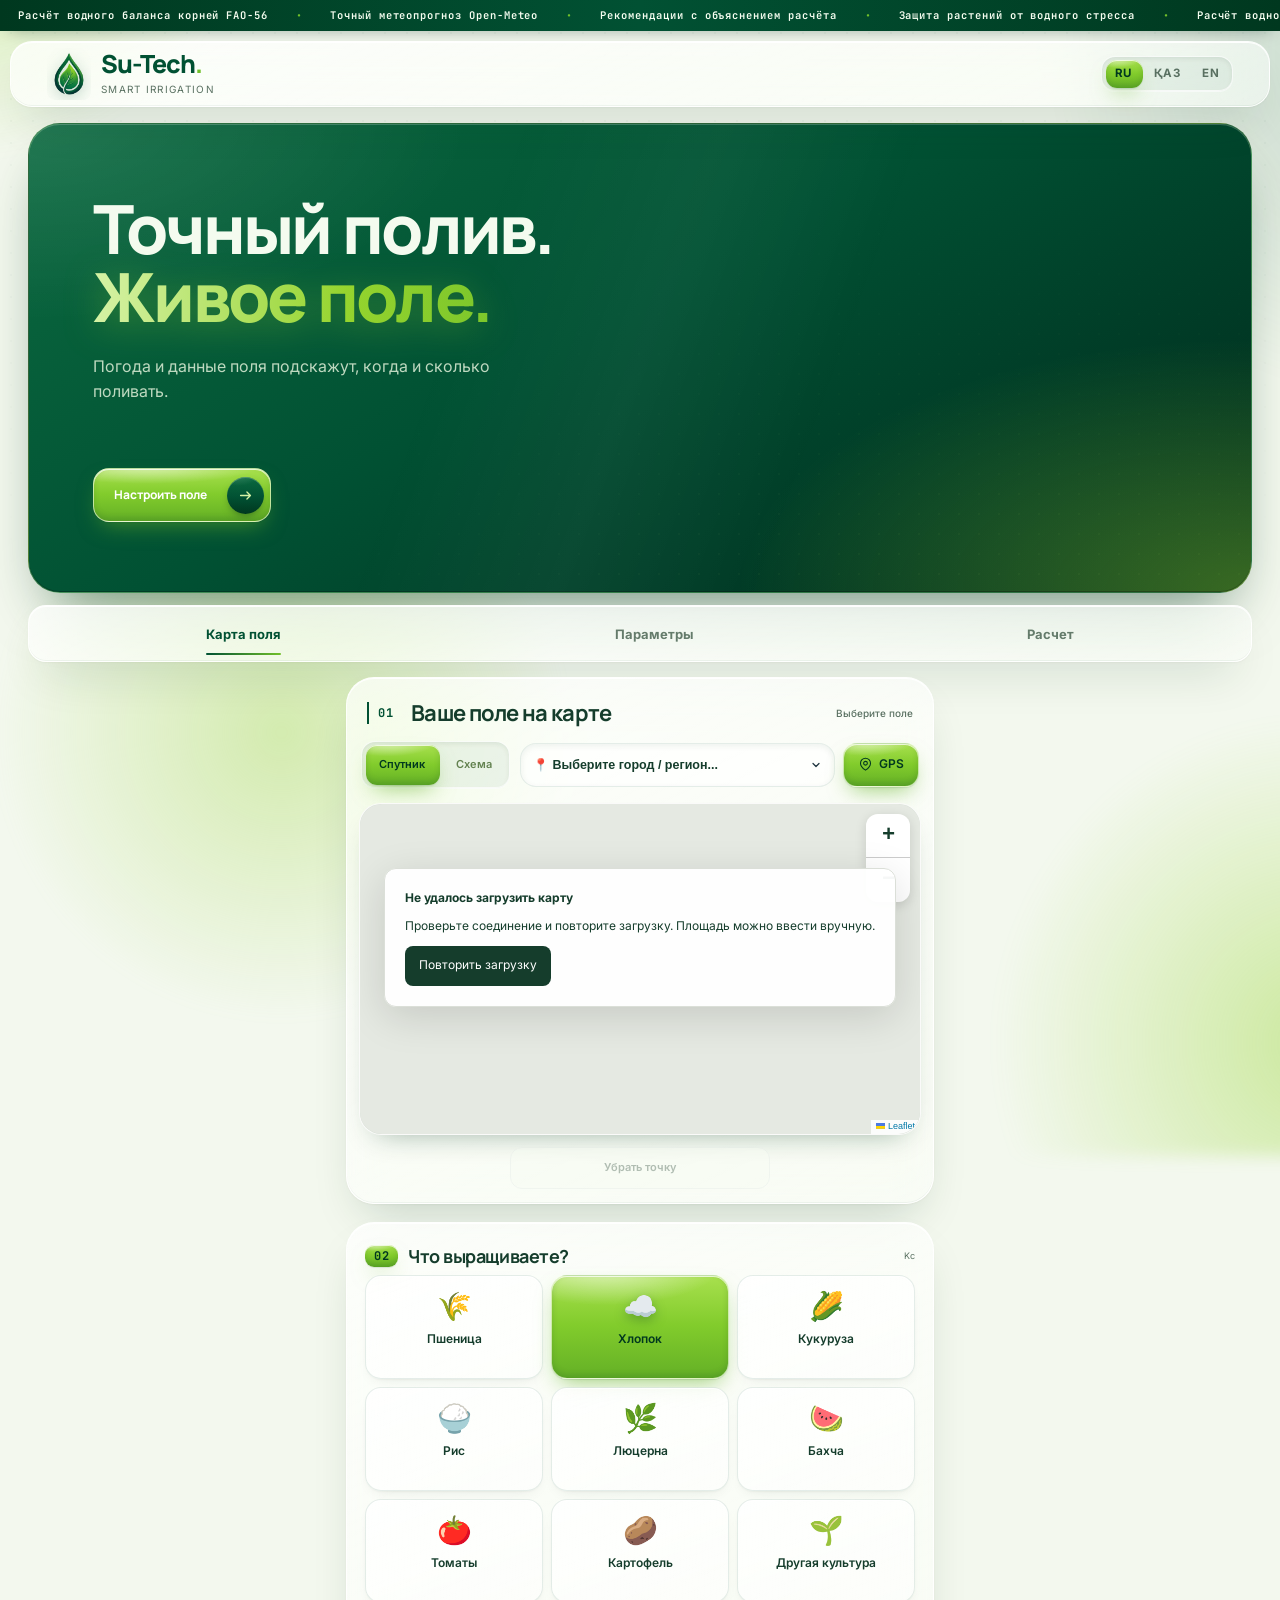
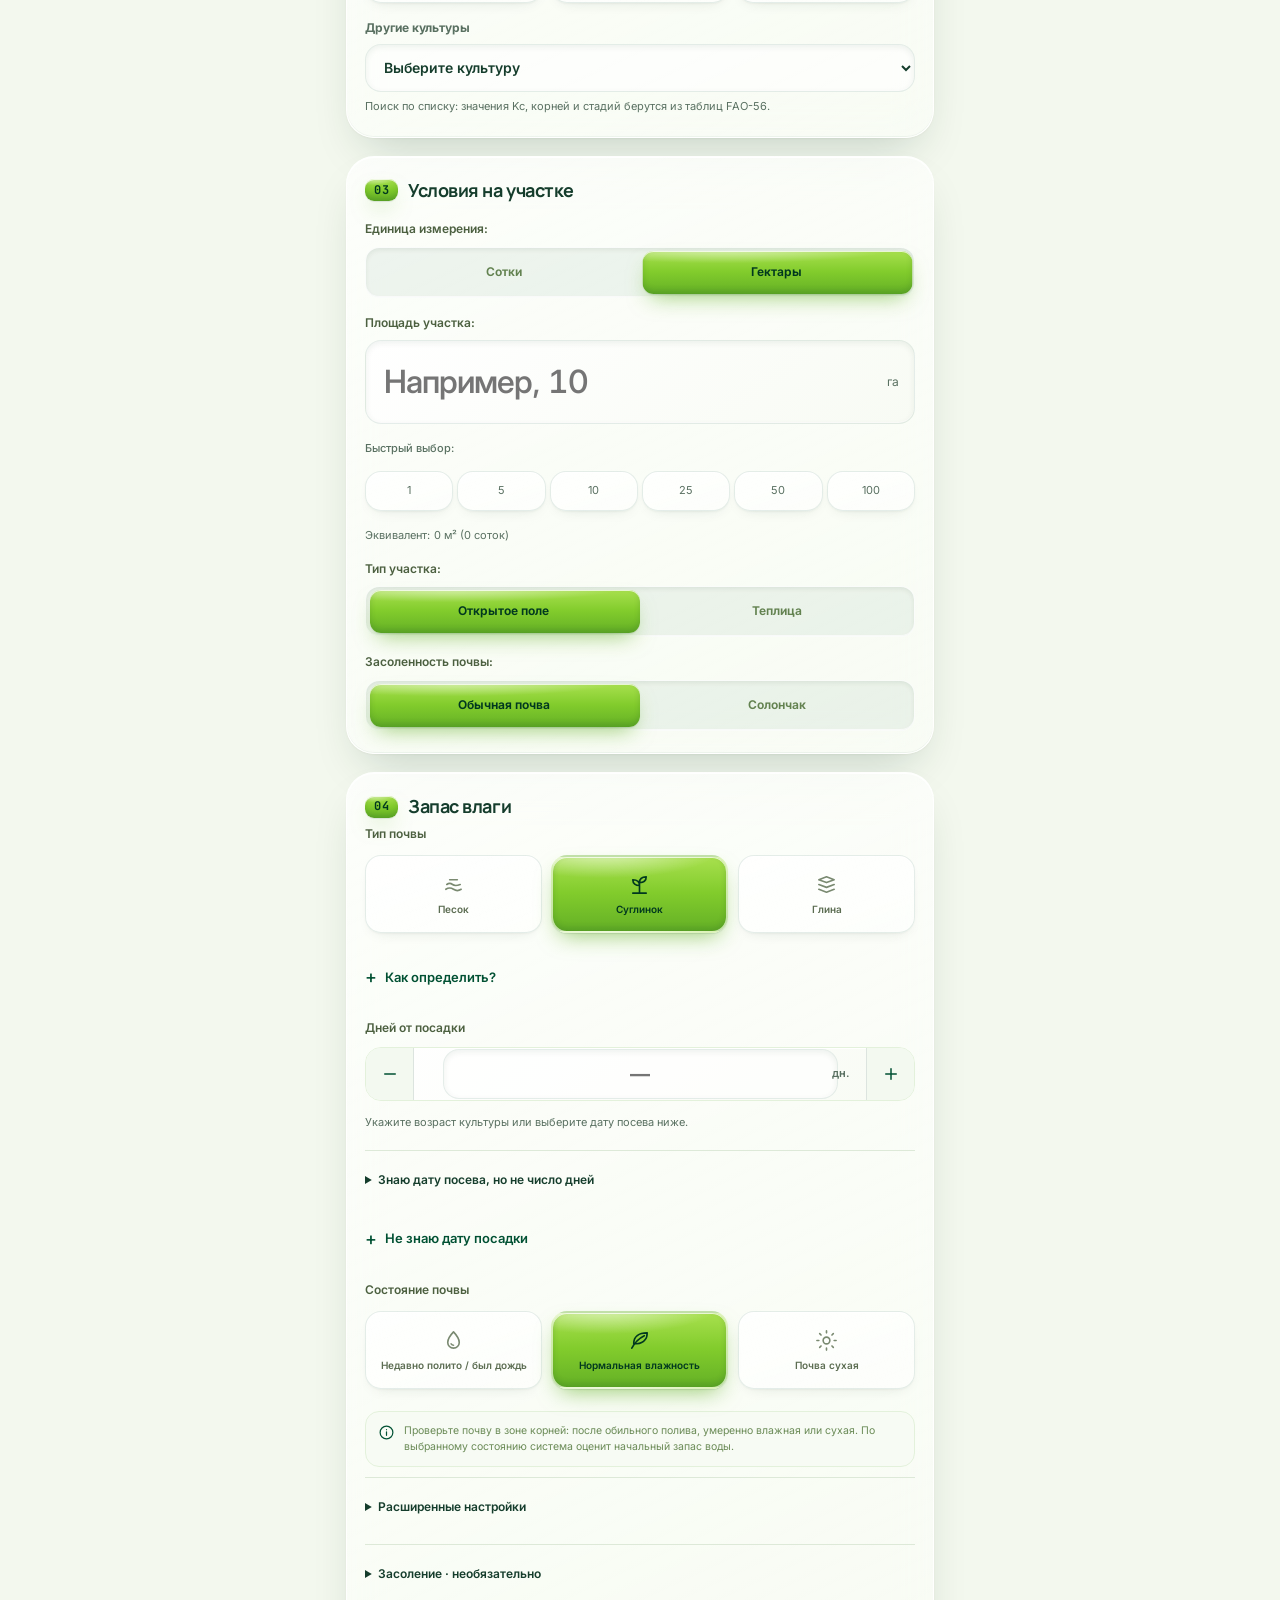
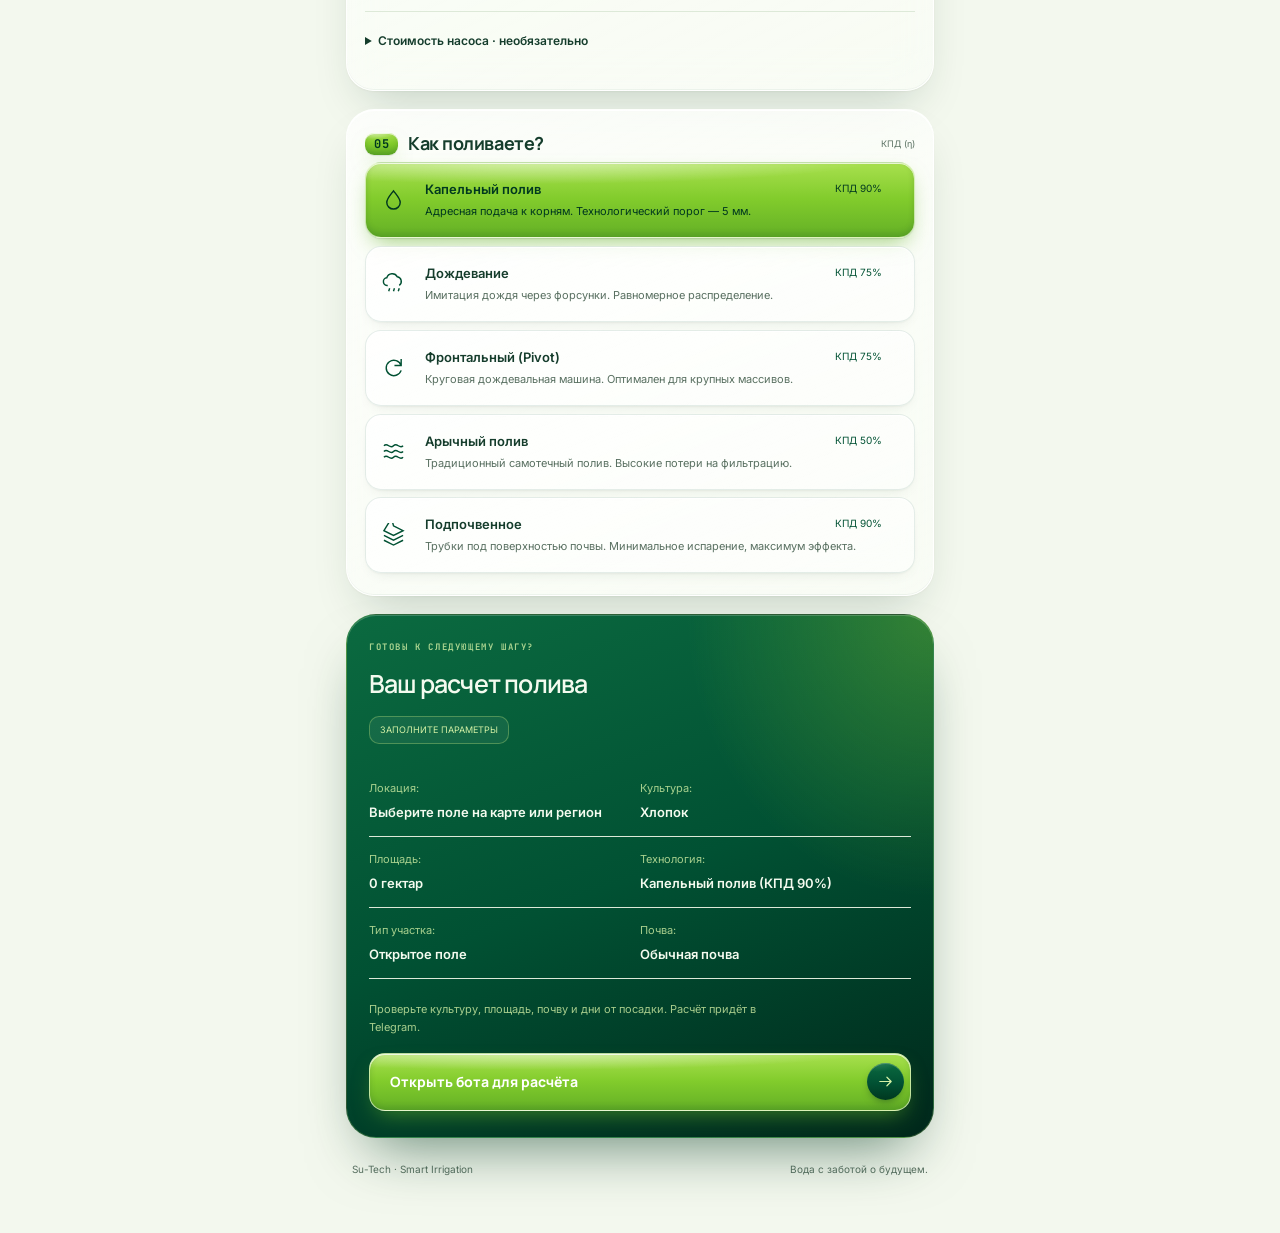
==== commit b78be681: "Restore original Mini App design and isolate interaction motion" ====
--- a/index.html
+++ b/index.html
@@ -10,22 +10,29 @@
   <link rel="icon" href="img/sutech-leaf-logo-transparent.png?v=5.10.35" />
   <link rel="preconnect" href="https://fonts.googleapis.com" />
   <link rel="preconnect" href="https://fonts.gstatic.com" crossorigin />
-  <link href="https://fonts.googleapis.com/css2?family=Inter:wght@400;500;600&display=swap" rel="stylesheet" />
+  <link href="https://fonts.googleapis.com/css2?family=Inter:wght@400;500;600;700&family=JetBrains+Mono:wght@500;600;700&family=Manrope:wght@500;600;700;800&display=swap" rel="stylesheet" />
   <link rel="stylesheet" href="vendor/leaflet/leaflet.css" />
-  <link rel="stylesheet" href="css/app.css?v=7.0.1" />
-  <link rel="stylesheet" href="css/workspace.css?v=7.0.1" />
+  <link rel="stylesheet" href="css/app.css?v=7.1.0" />
+  <link rel="stylesheet" href="css/theme.css?v=7.1.0" />
+  <link rel="stylesheet" href="css/glass.css?v=7.1.0" />
+  <link rel="stylesheet" href="css/motion.css?v=7.1.0" />
   <script defer src="vendor/leaflet/leaflet.js"></script>
   <script async src="https://telegram.org/js/telegram-web-app.js" onload="window.dispatchEvent(new Event('telegram-ready'))"></script>
   <script defer src="js/serverless-location.js?v=5.10.61"></script>
   <script defer src="js/serverless-transport.js?v=5.10.61"></script>
   <script defer src="js/field-guidance.js?v=5.10.58"></script>
   <script defer src="js/crops-catalog.js?v=1"></script>
-  <script defer src="js/balance.js?v=7.0.1"></script>
+  <script defer src="js/balance.js?v=7.1.0"></script>
   <script defer src="js/calculation-recovery.js?v=5.10.60"></script>
-  <script defer src="js/app.js?v=7.0.1"></script>
+  <script defer src="js/app.js?v=7.1.0"></script>
 </head>
 <body>
-  <a class="skip-link" href="#block1" data-copy="skipToMap">Перейти к карте поля</a>
+  <div class="signal-strip" aria-hidden="true">
+    <div class="signal-track">
+      <div class="signal-loop"><span data-ticker-index="0">Расчёт водного баланса корней FAO-56</span><i>•</i><span data-ticker-index="1">Точный метеопрогноз Open-Meteo</span><i>•</i><span data-ticker-index="2">Рекомендации с объяснением расчёта</span><i>•</i><span data-ticker-index="3">Защита растений от водного стресса</span><i>•</i></div>
+      <div class="signal-loop"><span data-ticker-index="0">Расчёт водного баланса корней FAO-56</span><i>•</i><span data-ticker-index="1">Точный метеопрогноз Open-Meteo</span><i>•</i><span data-ticker-index="2">Рекомендации с объяснением расчёта</span><i>•</i><span data-ticker-index="3">Защита растений от водного стресса</span><i>•</i></div>
+    </div>
+  </div>
   <header class="app-header">
     <a class="brand" href="#block1" aria-label="Su-Tech">
       <span class="brand-logo"><img src="img/sutech-leaf-logo-transparent.png?v=5.10.35" alt="Su-Tech" /></span>
@@ -36,10 +43,12 @@
       <div class="language-switch" role="group" aria-label="Выбор языка" data-copy-aria="languageAria"><span class="language-switch__indicator" aria-hidden="true"></span><button type="button" id="langBtnRu" onclick="setLanguage('ru')">RU</button><button type="button" id="langBtnKz" onclick="setLanguage('kz')">ҚАЗ</button><button type="button" id="langBtnEn" onclick="setLanguage('en')">EN</button></div>
     </div>
   </header>
+  <div class="scroll-progress" aria-hidden="true"><span id="scrollProgressBar"></span></div>
   <section class="eco-hero" aria-labelledby="heroTitle">
+    <div class="hero-ambient hero-ambient-one" aria-hidden="true"></div><div class="hero-ambient hero-ambient-two" aria-hidden="true"></div>
     <div class="hero-copy">
-      <h1 id="heroTitle"><span data-copy="heroTitleTop">Расчёт полива</span> <em data-copy="heroTitleAccent">для вашего поля</em></h1>
-      <p class="hero-description" data-copy="heroDescription">Выберите участок и культуру. Su-Tech рассчитает потребность в воде по погоде и модели FAO-56.</p>
+      <h1 id="heroTitle"><span data-copy="heroTitleTop">Точный полив.</span> <em data-copy="heroTitleAccent">Живое поле.</em></h1>
+      <p class="hero-description" data-copy="heroDescription">Погода и данные поля подскажут, когда и сколько поливать.</p>
       <div class="hero-actions">
         <a class="hero-cta" href="#block1"><span data-copy="heroCta">Настроить поле</span><span class="motion-arrow" aria-hidden="true"><svg viewBox="0 0 24 24" fill="none" stroke="currentColor" stroke-width="1.8" stroke-linecap="round" stroke-linejoin="round"><path d="M5 12h14m-5-5 5 5-5 5"/></svg><svg viewBox="0 0 24 24" fill="none" stroke="currentColor" stroke-width="1.8" stroke-linecap="round" stroke-linejoin="round"><path d="M5 12h14m-5-5 5 5-5 5"/></svg></span></a>
       </div>
@@ -79,7 +88,7 @@
           </div>
           <div class="map-toolbar">
             <button id="btnUndoPoint" onclick="undoFieldPoint()" disabled data-copy="btnUndoPoint">Убрать точку</button>
-            <button id="btnResetContour" onclick="resetFieldContour()" disabled data-copy="btnResetContour" class="hidden" style="display:none;" aria-hidden="true">Сбросить</button>
+            <button id="btnResetContour" onclick="resetFieldContour()" disabled data-copy="btnResetContour" class="hidden" style="display:none;" aria-hidden="true">🔄 Сбросить</button>
             <button id="btnClearLocation" onclick="clearCurrentLocation()" disabled data-copy="btnClearLocation" class="hidden" style="display:none;" aria-hidden="true">Убрать маркер</button>
           </div>
           <p id="mapHint" class="map-hint sr-only"></p>
@@ -108,6 +117,7 @@
              data-crop="wheat"
              class="crop-card flex flex-col relative"
              onclick="selectCrop('wheat')" role="radio" aria-checked="false" tabindex="0">
+          <span class="crop-symbol" aria-hidden="true">🌾</span>
           <span class="" id="cropName_wheat">Пшеница</span>
           <span class="" id="cropSub_wheat">Бидай</span>
           <span class="">Kc:1.10</span>
@@ -120,6 +130,7 @@
              data-crop="cotton"
              class="crop-card flex flex-col relative card-selected active"
              onclick="selectCrop('cotton')" role="radio" aria-checked="true" tabindex="0">
+          <span class="crop-symbol" aria-hidden="true">☁️</span>
           <span class="" id="cropName_cotton">Хлопок</span>
           <span class="" id="cropSub_cotton">Мақта</span>
           <span class="">Kc:1.15</span>
@@ -132,6 +143,7 @@
              data-crop="corn"
              class="crop-card flex flex-col relative"
              onclick="selectCrop('corn')" role="radio" aria-checked="false" tabindex="0">
+          <span class="crop-symbol" aria-hidden="true">🌽</span>
           <span class="" id="cropName_corn">Кукуруза</span>
           <span class="" id="cropSub_corn">Жүгері</span>
           <span class="">Kc:1.20</span>
@@ -144,6 +156,7 @@
              data-crop="rice"
              class="crop-card flex flex-col relative"
              onclick="selectCrop('rice')" role="radio" aria-checked="false" tabindex="0">
+          <span class="crop-symbol" aria-hidden="true">🍚</span>
           <span class="" id="cropName_rice">Рис</span>
           <span class="" id="cropSub_rice">Күріш</span>
           <span class="">Kc:1.25</span>
@@ -156,6 +169,7 @@
              data-crop="alfalfa"
              class="crop-card flex flex-col relative"
              onclick="selectCrop('alfalfa')" role="radio" aria-checked="false" tabindex="0">
+          <span class="crop-symbol" aria-hidden="true">🌿</span>
           <span class="" id="cropName_alfalfa">Люцерна</span>
           <span class="" id="cropSub_alfalfa">Жоңышқа</span>
           <span class="">Kc:1.05</span>
@@ -168,6 +182,7 @@
              data-crop="melon"
              class="crop-card flex flex-col relative"
              onclick="selectCrop('melon')" role="radio" aria-checked="false" tabindex="0">
+          <span class="crop-symbol" aria-hidden="true">🍉</span>
           <span class="" id="cropName_melon">Бахча</span>
           <span class="" id="cropSub_melon">Бақша</span>
           <span class="">Kc:1.05</span>
@@ -180,6 +195,7 @@
              data-crop="tomato"
              class="crop-card flex flex-col relative"
              onclick="selectCrop('tomato')" role="radio" aria-checked="false" tabindex="0">
+          <span class="crop-symbol" aria-hidden="true">🍅</span>
           <span class="" id="cropName_tomato">Томаты</span>
           <span class="" id="cropSub_tomato">Қызанақ</span>
           <span class="">Kc:1.15</span>
@@ -192,6 +208,7 @@
              data-crop="potato"
              class="crop-card flex flex-col relative"
              onclick="selectCrop('potato')" role="radio" aria-checked="false" tabindex="0">
+          <span class="crop-symbol" aria-hidden="true">🥔</span>
           <span class="" id="cropName_potato">Картофель</span>
           <span class="" id="cropSub_potato">Картоп</span>
           <span class="">Kc:1.10</span>
@@ -204,6 +221,7 @@
              data-crop="other"
              class="crop-card flex flex-col relative"
              onclick="selectCrop('other')" role="radio" aria-checked="false" tabindex="0">
+          <span class="crop-symbol" aria-hidden="true">🌱</span>
           <span class="" id="cropName_other">Другая культура</span>
           <span class="" id="cropSub_other">Басқа дақыл</span>
           <span class="">Kc:1.00</span>
@@ -594,11 +612,11 @@
         <strong id="recoveryTitle"></strong><p id="recoveryBody"></p>
         <div class="calculation-recovery__actions"><button type="button" id="recoveryAction"></button><button type="button" id="recoveryDismiss"></button></div>
       </div>
-      <div class="summary-heading"><div><h2 id="summaryTitle">Ваш расчет полива</h2></div><span id="summaryStatusBadge"></span></div>
+      <div class="summary-heading"><div><p class="eyebrow" data-copy="summaryEyebrow">ГОТОВЫ К СЛЕДУЮЩЕМУ ШАГУ?</p><h2 id="summaryTitle">Ваш расчет полива</h2></div><span id="summaryStatusBadge"></span></div>
       <dl class="summary-grid"><div><dt id="sumLabelCoords"></dt><dd id="sumValCoords">—</dd></div><div><dt id="sumLabelCrop"></dt><dd id="sumValCrop">—</dd></div><div><dt id="sumLabelArea"></dt><dd id="sumValArea">—</dd></div><div><dt id="sumLabelIrrig"></dt><dd id="sumValIrrig">—</dd></div><div><dt id="sumLabelFieldType"></dt><dd id="sumValFieldType">—</dd></div><div><dt id="sumLabelSaline"></dt><dd id="sumValSaline">—</dd></div></dl>
       <div class="summary-footer"><p id="submitHint"></p><button id="btnSubmitAll" class="submit-button" onclick="submitFinalCalculation()"><span id="btnSubmitText">Рассчитать полив</span><span class="motion-arrow" aria-hidden="true"><svg viewBox="0 0 24 24" fill="none" stroke="currentColor" stroke-width="1.7" stroke-linecap="round" stroke-linejoin="round"><path d="M4 12h16m-6-6 6 6-6 6"/></svg><svg viewBox="0 0 24 24" fill="none" stroke="currentColor" stroke-width="1.7" stroke-linecap="round" stroke-linejoin="round"><path d="M4 12h16m-6-6 6 6-6 6"/></svg></span></button></div>
     </section>
-    <footer class="page-footer"><span>Su-Tech · Smart Irrigation</span><span data-copy="footerNote">По погоде и параметрам поля</span></footer>
+    <footer class="page-footer"><span>Su-Tech · Smart Irrigation</span><span data-copy="footerNote">Вода с заботой о будущем.</span></footer>
   </main>
   <div id="appToast" class="toast" role="status" aria-live="polite" style="display:none"></div>
 </body>
--- a/css/theme.css
+++ b/css/theme.css
@@ -0,0 +1,121 @@
+/* Light keeps the established logo palette. Dark overrides semantic surfaces only. */
+html[data-theme="light"] { color-scheme: light; }
+.header-actions { display:flex; align-items:center; gap:8px; flex-shrink:0; }
+.header-actions .language-switch { margin-left:0; }
+@media(max-width:380px) {
+  .app-header { padding-inline:12px; gap:8px; }
+  .header-actions { gap:6px; }
+  .brand { gap:5px; }
+  .brand strong { font-size:18px; }
+  .brand-logo { width:26px; height:32px; }
+  .header-actions .language-switch button { padding-inline:6px; }
+}
+/* Inline errors above the viewport must not trigger native scroll anchoring. */
+.workspace { overflow-anchor: none; }
+.location-prompt {
+  margin: 0 18px 16px;
+  padding: 12px 14px;
+  border: 1px solid var(--leaf-border);
+  border-left: 3px solid var(--brand-leaf);
+  border-radius: 10px;
+  background: var(--leaf-wash);
+  color: var(--ink);
+  font-size: 13px;
+  line-height: 1.65;
+}
+.location-prompt[hidden] { display: none; }
+.location-prompt:focus { outline: none; }
+html[data-theme="dark"] {
+  color-scheme: dark;
+  --canvas: #0e1712;
+  --surface: #17221b;
+  --theme-menu-bg: var(--surface);
+  --surface-raised: #203026;
+  --ink: #e9f0e8;
+  --muted: #adbeaf;
+  --line: #35493a;
+  --accent: #95d42e;
+  --accent-dark: #95d42e;
+  --copper: #95d42e;
+  --leaf-tint: #253d28;
+  --leaf-wash: #1c2b20;
+  --leaf-border: #49633e;
+  --soft-accent: var(--leaf-tint);
+  --pale: var(--leaf-wash);
+}
+html[data-theme="dark"] body {
+  background-image: linear-gradient(rgba(113,192,42,.025) 1px,transparent 1px),linear-gradient(90deg,rgba(113,192,42,.025) 1px,transparent 1px),linear-gradient(180deg,#142019 0,var(--canvas) 820px,var(--canvas) 100%);
+  background-size: 40px 40px,40px 40px,100% 100%;
+}
+html[data-theme="dark"] :is(.app-header,.section-nav,.map-panel,.settings-column section,.toast,.map-error) {
+  background: var(--surface);
+  color: var(--ink);
+  border-color: var(--line);
+}
+html[data-theme="dark"] .eco-hero {
+  background: radial-gradient(ellipse at 100% 100%,rgba(113,192,42,.16),transparent 58%),linear-gradient(145deg,#17271d 0%,#14231a 65%,#1c321e 100%);
+  border-color: var(--line);
+}
+html[data-theme="dark"] .eco-hero::before {
+  background-image: linear-gradient(rgba(113,192,42,.045) 1px,transparent 1px),linear-gradient(90deg,rgba(113,192,42,.045) 1px,transparent 1px);
+}
+html[data-theme="dark"] .eco-hero h1 { color: var(--ink); }
+html[data-theme="dark"] .eco-hero h1 em { color: var(--brand-leaf); }
+html[data-theme="dark"] .eco-hero .hero-description { color: var(--muted); }
+html[data-theme="dark"] :is(.section-nav a,.language-switch button,.basemap-switch.segmented-toggle button,#block3 .segmented-toggle button) { color: var(--muted)!important; }
+html[data-theme="dark"] .section-nav a:is(:hover,[aria-current="location"]) { color: var(--accent)!important; }
+html[data-theme="dark"] :is(.language-switch,.basemap-switch.segmented-toggle,#block3 .segmented-toggle) { background: var(--canvas); border-color: var(--line); }
+html[data-theme="dark"] :is(.language-switch,.basemap-switch.segmented-toggle,#block3 .segmented-toggle) button[aria-pressed="true"] { color: var(--active-ink)!important; }
+html[data-theme="dark"] :is(.crop-card,.irrig-card,#balanceBlock .chip-btn):not([aria-checked="true"]):not(.chip-active),
+html[data-theme="dark"] :is(.settings-column [data-field],.settings-column [data-saline],#unitBtn_sotka,#unitBtn_hectare)[aria-pressed="false"] {
+  background: linear-gradient(145deg,#203026,#1b291f)!important;
+  color: var(--ink)!important;
+  border-color: var(--line)!important;
+}
+html[data-theme="dark"] :is(.crop-card,.irrig-card,#balanceBlock .chip-btn):not([aria-checked="true"]):not(.chip-active):hover { border-color: var(--leaf-border)!important; }
+html[data-theme="dark"] .crop-card:not([aria-checked="true"]) :is([id^="cropSub"],.crop-symbol),
+html[data-theme="dark"] .irrig-card:not([aria-checked="true"]) :is([id^="irrigDesc"],[id^="irrigBadge"],.irrig-symbol),
+html[data-theme="dark"] #balanceBlock .chip-btn:not([aria-checked="true"]):not(.chip-active) .chip-icon { color: var(--muted); }
+html[data-theme="dark"] :is(.settings-column input,.settings-column select,.region-select,#fieldAreaInput,.radius-controls input,.growth-stepper) {
+  background: var(--canvas);
+  color: var(--ink);
+  border-color: var(--line);
+}
+html[data-theme="dark"] input::placeholder { color: #8c9e90; opacity: 1; }
+html[data-theme="dark"] :is(#fieldAreaInput,.growth-stepper) { background: var(--canvas)!important; }
+html[data-theme="dark"] .balance-form .growth-value input { background: transparent; }
+html[data-theme="dark"] :is(.growth-stepper>button,.map-toolbar button,#block3 button[onclick^="setPresetArea"],.growth-stage-options button:not([aria-pressed="true"]),.calculation-recovery__actions button) {
+  background: var(--surface-raised);
+  color: var(--ink);
+  border-color: var(--line);
+}
+html[data-theme="dark"] :is(.growth-stepper>button,.map-toolbar button):hover { background: var(--leaf-tint); }
+html[data-theme="dark"] :is(.settings-column label,.settings-column #labelFieldType,.settings-column #labelSalinity,.area-readout span,.page-footer) { color: var(--muted); }
+html[data-theme="dark"] :is(.section-heading .section-index,.settings-column section>div:first-child>span:first-child) { background: var(--leaf-tint); color: var(--accent); }
+html[data-theme="dark"] .balance-info { background: var(--leaf-wash); color: var(--muted)!important; border-color: var(--line); }
+html[data-theme="dark"] :is(.area-icon,.note-index,.growth-stepper>button:first-child,.growth-stepper>button:last-child) { border-color: var(--line); }
+html[data-theme="dark"] .summary-card {
+  background: linear-gradient(rgba(113,192,42,.025) 1px,transparent 1px),linear-gradient(90deg,rgba(113,192,42,.025) 1px,transparent 1px),linear-gradient(145deg,#192b20,#17221b);
+  background-size: 36px 36px,36px 36px,100% 100%;
+  border-color: var(--line);
+}
+html[data-theme="dark"] :is(.summary-card h2,.summary-grid dd) { color: var(--ink); }
+html[data-theme="dark"] :is(.summary-card .eyebrow,.summary-grid dt,.summary-footer p) { color: var(--muted); }
+html[data-theme="dark"] .summary-card #summaryStatusBadge { color: var(--accent); border-color: var(--leaf-border); }
+html[data-theme="dark"] .calculation-recovery { background: var(--leaf-wash); color: var(--ink); border-color: var(--line); }
+html[data-theme="dark"] .calculation-recovery__actions button:first-child { color: var(--ink); }
+html[data-theme="dark"] :is(.balance-error,.balance-field-error,.toast-error,.toast-warning) { background: #36231f; color: #ffb7a4; border-color: #9d6452; }
+html[data-theme="dark"] #balanceBlock [aria-invalid="true"] { outline-color: #ffb7a4; }
+html[data-theme="dark"] :is(button,a,input,select,summary):focus-visible { outline-color: var(--brand-leaf); }
+html[data-theme="dark"] :is(.map-stage,#map) { background: #29382c; }
+html[data-theme="dark"] :is(.leaflet-control-zoom a,.leaflet-popup-content-wrapper,.leaflet-popup-tip) { background: var(--surface)!important; color: var(--ink)!important; }
+html[data-theme="dark"] .leaflet-control-attribution { background: #17221bed!important; color: var(--muted); }
+html[data-theme="dark"] .leaflet-control-attribution a { color: #b3d990; }
+
+/* A segmented control has one moving surface, never a surface on each button.
+   Keep the light-theme layering, focus effects and animation rules unchanged. */
+html[data-theme="dark"] :is(#block3 .segmented-toggle,.basemap-switch.segmented-toggle) button {
+  background: transparent!important;
+  border-color: transparent!important;
+  box-shadow: none!important;
+}
--- a/css/glass.css
+++ b/css/glass.css
@@ -0,0 +1,204 @@
+/* Su-Tech "liquid glass" layer.
+   Loaded after app.css and theme.css; changes only appearance, never layout logic or behaviour.
+   Palette = the logo only: forest #00381F / #015133 and leaf #71C02A / #95D42E. */
+
+:root{
+  --g-forest-900:#00241a;--g-forest-800:#00381f;--g-forest-700:#015133;--g-forest-600:#0b6a40;
+  --g-leaf-500:#71c02a;--g-leaf-400:#95d42e;--g-leaf-300:#b9e07a;--g-leaf-100:#eaf6dc;
+
+  --g-bg:#f3f8ee;
+  --g-blob-a:rgba(149,212,46,.42);--g-blob-b:rgba(1,81,51,.20);--g-blob-c:rgba(185,224,122,.55);
+  --g-panel:linear-gradient(155deg,rgba(255,255,255,.78) 0%,rgba(255,255,255,.52) 100%);
+  --g-panel-border:rgba(255,255,255,.85);
+  --g-panel-shadow:inset 0 1px 0 rgba(255,255,255,.95),inset 0 -1px 0 rgba(1,81,51,.05),0 1px 2px rgba(0,56,31,.04),0 22px 48px -18px rgba(0,56,31,.22);
+  --g-chip:linear-gradient(160deg,rgba(255,255,255,.82),rgba(255,255,255,.5));
+  --g-chip-border:rgba(1,81,51,.10);
+  --g-input:rgba(255,255,255,.62);
+  --g-blur:blur(20px) saturate(175%);
+
+  /* Selected state: glossy lime gel with depth. Overrides the tokens app.css already uses. */
+  --leaf-surface:radial-gradient(120% 70% at 30% -10%,rgba(255,255,255,.65),rgba(255,255,255,0) 55%),linear-gradient(180deg,#a8e04e 0%,#82cc2c 48%,#64b026 100%);
+  --leaf-relief:inset 0 1px 0 rgba(255,255,255,.75),inset 0 -3px 6px rgba(0,56,31,.16),0 1px 1px rgba(0,56,31,.10),0 10px 22px -8px rgba(100,176,38,.65);
+  --forest-surface:radial-gradient(120% 80% at 30% -20%,rgba(255,255,255,.22),rgba(255,255,255,0) 55%),linear-gradient(180deg,#0b6a40 0%,#015133 55%,#00381f 100%);
+  --active-ink:#00381f;
+}
+html[data-theme="dark"]{
+  --g-bg:#04150f;
+  --g-blob-a:rgba(113,192,42,.22);--g-blob-b:rgba(1,81,51,.55);--g-blob-c:rgba(149,212,46,.12);
+  --g-panel:linear-gradient(155deg,rgba(28,58,42,.66) 0%,rgba(10,32,22,.52) 100%);
+  --g-panel-border:rgba(185,224,122,.12);
+  --g-panel-shadow:inset 0 1px 0 rgba(255,255,255,.08),inset 0 -1px 0 rgba(0,0,0,.25),0 24px 50px -20px rgba(0,0,0,.65);
+  --g-chip:linear-gradient(160deg,rgba(255,255,255,.07),rgba(255,255,255,.025));
+  --g-chip-border:rgba(185,224,122,.13);
+  --g-input:rgba(0,0,0,.22);
+  --leaf-relief:inset 0 1px 0 rgba(255,255,255,.6),inset 0 -3px 6px rgba(0,56,31,.25),0 10px 26px -8px rgba(113,192,42,.5);
+}
+
+/* ---------- Living background: slow drifting blobs in the logo colours ---------- */
+html{background:var(--g-bg)!important}
+html body{
+  background:transparent!important;background-image:none!important;
+  font-family:Inter,-apple-system,BlinkMacSystemFont,"Segoe UI",sans-serif;
+}
+html body::before{
+  content:"";position:fixed;z-index:-2;inset:-20vmax;pointer-events:none;
+  background:
+    radial-gradient(38vmax 38vmax at 12% 8%,var(--g-blob-a),transparent 62%),
+    radial-gradient(42vmax 42vmax at 92% 22%,var(--g-blob-b),transparent 64%),
+    radial-gradient(36vmax 36vmax at 30% 70%,var(--g-blob-c),transparent 62%),
+    radial-gradient(40vmax 40vmax at 88% 92%,var(--g-blob-a),transparent 64%);
+  filter:blur(8px);animation:gDrift 26s ease-in-out infinite alternate;
+}
+html body::after{
+  content:"";position:fixed;z-index:-1;inset:0;pointer-events:none;opacity:.5;
+  background-image:radial-gradient(rgba(1,81,51,.07) 1px,transparent 1.2px);background-size:22px 22px;
+  -webkit-mask-image:linear-gradient(180deg,#000,transparent 70%);mask-image:linear-gradient(180deg,#000,transparent 70%);
+}
+html[data-theme="dark"] body::after{background-image:radial-gradient(rgba(185,224,122,.06) 1px,transparent 1.2px)}
+@keyframes gDrift{0%{transform:translate3d(0,0,0) rotate(0)}50%{transform:translate3d(3vmax,-2vmax,0) rotate(8deg)}100%{transform:translate3d(-2vmax,3vmax,0) rotate(-6deg)}}
+
+/* ---------- Glass surfaces ---------- */
+html body :is(.app-header,.section-nav,.map-panel,.settings-column section,.toast){
+  background:var(--g-panel)!important;
+  border:1px solid var(--g-panel-border)!important;
+  box-shadow:var(--g-panel-shadow)!important;
+  -webkit-backdrop-filter:var(--g-blur);backdrop-filter:var(--g-blur);
+}
+html body :is(.map-panel,.settings-column section){border-radius:28px!important}
+html body .app-header{width:calc(100% - 20px);margin:10px auto 0;border-radius:22px!important;height:66px}
+html body .section-nav{border-radius:18px!important}
+html body .brand strong{font-family:Manrope,Inter,sans-serif;font-weight:800;color:var(--g-forest-700)}
+html[data-theme="dark"] body .brand strong{color:#f1f8ea}
+html body .brand-dot{color:var(--g-leaf-500)}
+html body .brand-logo img{filter:drop-shadow(0 4px 8px rgba(1,81,51,.25))}
+
+html body :is(h1,h2,.settings-column h2,.section-heading h2){font-family:Manrope,Inter,sans-serif}
+
+/* Signal ticker: deep forest glass ribbon */
+html body .signal-strip{background:linear-gradient(90deg,var(--g-forest-800),var(--g-forest-700),var(--g-forest-800))!important;border:0!important;box-shadow:0 6px 18px -10px rgba(0,36,26,.6)}
+
+/* Section number badges become little glass tiles */
+html body .settings-column section>div:first-child>span:first-child{
+  background:var(--leaf-surface)!important;border:0!important;color:var(--g-forest-800)!important;
+  box-shadow:var(--leaf-relief)!important;border-radius:9px!important;font-weight:700;
+}
+
+/* ---------- Hero: dark forest glass + 3D water drop ---------- */
+html body .eco-hero{
+  background:
+    radial-gradient(70% 90% at 100% 100%,rgba(149,212,46,.38),transparent 60%),
+    radial-gradient(60% 70% at 0% 0%,rgba(255,255,255,.10),transparent 60%),
+    linear-gradient(150deg,#0b6a40 0%,#015133 45%,#00281b 100%)!important;
+  border:1px solid rgba(185,224,122,.25)!important;border-radius:32px!important;
+  box-shadow:inset 0 1px 0 rgba(255,255,255,.22),inset 0 -1px 0 rgba(0,0,0,.25),0 30px 60px -24px rgba(0,56,31,.6)!important;
+}
+html body .eco-hero::before{
+  background:radial-gradient(rgba(185,224,122,.14) 1px,transparent 1.3px)!important;background-size:20px 20px!important;
+  inset:0!important;width:auto!important;border-radius:0!important;opacity:.7!important;
+  -webkit-mask-image:radial-gradient(80% 80% at 80% 80%,#000,transparent);mask-image:radial-gradient(80% 80% at 80% 80%,#000,transparent);
+}
+html body .eco-hero h1{color:#f4fbef!important;letter-spacing:-.04em}
+html body .eco-hero h1 em{
+  color:transparent!important;background:linear-gradient(92deg,#d6f2a6 0%,#95d42e 55%,#71c02a 100%)!important;
+  -webkit-background-clip:text!important;background-clip:text!important;filter:drop-shadow(0 6px 18px rgba(149,212,46,.35));
+}
+html body .eco-hero .hero-description{color:rgba(232,245,222,.82)!important}
+html body .hero-ambient{opacity:.0!important}
+
+/* CTA: lime gel with gloss */
+html body :is(.hero-cta,.submit-button){
+  position:relative;overflow:hidden;
+  background:var(--leaf-surface)!important;color:var(--g-forest-800)!important;
+  border:1px solid rgba(255,255,255,.55)!important;border-radius:16px!important;
+  box-shadow:var(--leaf-relief)!important;font-weight:750!important;
+  transition:transform .35s var(--ease-out,ease),box-shadow .35s var(--ease-out,ease)!important;
+}
+html body :is(.hero-cta,.submit-button)::after{
+  content:"";position:absolute;inset:0;pointer-events:none;border-radius:inherit;
+  background:linear-gradient(105deg,transparent 30%,rgba(255,255,255,.55) 48%,transparent 62%);
+  transform:translateX(-120%);animation:gSheen 5.5s ease-in-out 1.2s infinite;
+}
+@keyframes gSheen{0%,70%{transform:translateX(-120%)}100%{transform:translateX(120%)}}
+html body :is(.hero-cta,.submit-button):hover{transform:translate3d(0,-2px,0)}
+html body :is(.hero-cta,.submit-button):active{transform:translate3d(0,1px,0) scale(.985)}
+html body :is(.hero-cta,.submit-button) .motion-arrow{background:var(--forest-surface)!important;color:#d6f2a6!important;box-shadow:inset 0 1px 0 rgba(255,255,255,.2),0 4px 10px -4px rgba(0,36,26,.6)!important}
+html body :is(.hero-cta,.submit-button) svg{color:inherit!important}
+
+html body .eco-hero .hero-copy{z-index:3}
+
+/* ---------- Controls ---------- */
+html body :is(.crop-card,.irrig-card,#balanceBlock .chip-btn,.chip-btn,.settings-column [data-field],.settings-column [data-saline],#unitBtn_sotka,#unitBtn_hectare,#block3 button[onclick^="setPresetArea"]){
+  background:var(--g-chip)!important;background-color:transparent!important;
+  border:1px solid var(--g-chip-border)!important;border-radius:16px!important;
+  box-shadow:inset 0 1px 0 rgba(255,255,255,.9),0 1px 2px rgba(0,56,31,.04),0 6px 16px -10px rgba(0,56,31,.18)!important;
+  transition:transform .3s cubic-bezier(.22,1,.36,1),box-shadow .3s cubic-bezier(.22,1,.36,1),background .25s ease!important;
+}
+html[data-theme="dark"] body :is(.crop-card,.irrig-card,.chip-btn,.settings-column [data-field],.settings-column [data-saline],#unitBtn_sotka,#unitBtn_hectare,#block3 button[onclick^="setPresetArea"]){
+  box-shadow:inset 0 1px 0 rgba(255,255,255,.06),0 8px 18px -12px rgba(0,0,0,.7)!important;color:var(--ink)
+}
+@media(hover:hover){
+  html body :is(.crop-card,.irrig-card,.chip-btn):hover{transform:translate3d(0,-2px,0)}
+}
+html body :is(.crop-card,.irrig-card,.chip-btn,.settings-column [data-field],.settings-column [data-saline]):active{transform:scale(.97)}
+html body :is(.crop-card[aria-checked=true],.irrig-card[aria-checked=true],#balanceBlock .chip-btn[aria-checked=true],#balanceBlock .chip-btn.chip-active,.chip-btn.chip-active,.chip-btn[aria-checked=true],.settings-column [data-field][aria-pressed=true],.settings-column [data-saline][aria-pressed=true],#unitBtn_sotka[aria-pressed=true],#unitBtn_hectare[aria-pressed=true]){
+  background:var(--leaf-surface)!important;border-color:rgba(255,255,255,.6)!important;color:var(--active-ink)!important;
+  box-shadow:var(--leaf-relief)!important;
+}
+html body .crop-card[aria-checked=true] .crop-symbol{filter:drop-shadow(0 4px 6px rgba(0,56,31,.3));transform:scale(1.08)}
+html body .crop-symbol{transition:transform .35s cubic-bezier(.22,1,.36,1)}
+
+/* Segmented toggles and language switch: frosted track, gel thumb */
+html body :is(.language-switch,.basemap-switch,.segmented-toggle,#block3 .segmented-toggle){
+  background:rgba(1,81,51,.06)!important;border:1px solid rgba(255,255,255,.7)!important;
+  box-shadow:inset 0 2px 5px rgba(0,56,31,.08),inset 0 -1px 0 rgba(255,255,255,.8)!important;border-radius:14px!important;
+}
+html[data-theme="dark"] body :is(.language-switch,.basemap-switch,.segmented-toggle,#block3 .segmented-toggle){background:rgba(0,0,0,.25)!important;border-color:rgba(185,224,122,.1)!important;box-shadow:inset 0 2px 6px rgba(0,0,0,.35)!important}
+html body :is(.language-switch__indicator,.segmented-toggle__indicator){border-radius:11px!important}
+html body .gps-button{background:var(--leaf-surface)!important;border:1px solid rgba(255,255,255,.6)!important;box-shadow:var(--leaf-relief)!important;border-radius:14px!important}
+
+/* Inputs: inset glass */
+html body :is(#fieldAreaInput,.region-select,.radius-controls input,#balanceBlock input,#balanceBlock select,.settings-column input,.settings-column select){
+  background-color:var(--g-input)!important;border:1px solid var(--g-chip-border)!important;border-radius:16px!important;
+  box-shadow:inset 0 2px 6px rgba(0,56,31,.07),inset 0 -1px 0 rgba(255,255,255,.7)!important;
+}
+html body :is(#fieldAreaInput,.region-select,#balanceBlock input,.settings-column input):focus{
+  border-color:var(--g-leaf-500)!important;box-shadow:inset 0 2px 6px rgba(0,56,31,.07),0 0 0 4px rgba(113,192,42,.22)!important;outline:none
+}
+
+/* Map inset */
+html body .map-stage{border:1px solid rgba(255,255,255,.8)!important;border-radius:22px!important;box-shadow:inset 0 0 0 1px rgba(1,81,51,.06),0 14px 30px -18px rgba(0,56,31,.45)!important}
+html body .area-readout{background:var(--g-chip)!important;border:1px solid var(--g-chip-border);border-radius:18px!important;box-shadow:inset 0 1px 0 rgba(255,255,255,.9)}
+
+/* ---------- Summary: the final result as a forest glass slab ---------- */
+html body .summary-card{
+  background:
+    radial-gradient(70% 90% at 100% 0%,rgba(149,212,46,.32),transparent 60%),
+    linear-gradient(160deg,#0b6a40 0%,#015133 50%,#00281b 100%)!important;
+  border:1px solid rgba(185,224,122,.25)!important;border-radius:30px!important;
+  box-shadow:inset 0 1px 0 rgba(255,255,255,.2),0 30px 60px -24px rgba(0,56,31,.6)!important;color:#fff!important;
+}
+html body .summary-card :is(h2,.summary-grid dd){color:#f4fbef!important}
+html body .summary-card :is(.eyebrow,.summary-grid dt,.summary-footer p){color:rgba(214,242,166,.78)!important}
+html body .summary-card #summaryStatusBadge{border-color:rgba(185,224,122,.35)!important;color:#d6f2a6!important;background:rgba(255,255,255,.06);border-radius:10px!important}
+html body .summary-footer{border-top-color:rgba(255,255,255,.12)!important}
+
+/* ---------- Scroll reveal: a soft 3D lift as panels enter ---------- */
+@supports (animation-timeline:view()){
+  html body :is(.map-panel,.settings-column section,.summary-card){
+    animation:gLift linear both;animation-timeline:view();animation-range:entry 0% entry 55%;
+  }
+  @keyframes gLift{from{opacity:.25;transform:perspective(900px) rotateX(10deg) translate3d(0,28px,0) scale(.97)}to{opacity:1;transform:none}}
+}
+
+html body .page-footer{color:var(--muted)}
+
+@media(prefers-reduced-motion:reduce){
+  html body::before,html body :is(.hero-cta,.submit-button)::after{animation:none!important}
+  html body :is(.map-panel,.settings-column section,.summary-card){animation:none!important}
+}
+
+/* Crop picker under the cards: crops of the catalog that have no card. */
+html body .more-crops{display:grid;gap:6px;margin-top:16px}
+html body .more-crops label{font-size:12px;font-weight:700;color:var(--muted)}
+html body .more-crops select{width:100%;min-height:48px;padding:0 14px;font:600 14px Inter,sans-serif;color:var(--ink)}
+html body .more-crops .balance-help{margin:0;font-size:11px;color:var(--muted)}
--- a/css/motion.css
+++ b/css/motion.css
@@ -0,0 +1,42 @@
+/* Motion only: the existing app/theme/glass styles own every visual decision. */
+html body .language-switch.is-ready .language-switch__indicator,
+html body .segmented-toggle.is-ready .segmented-toggle__indicator {
+  transition:none!important;
+  transform-origin:left center;
+}
+/* One moving gel surface, with the original color and shadow underneath. */
+html body #block3 .segmented-toggle button[aria-pressed],
+html body .basemap-switch.segmented-toggle button[aria-pressed] {
+  background:transparent!important;
+  border-color:transparent!important;
+  box-shadow:none!important;
+}
+html body :is(button,.hero-cta,.crop-card,.irrig-card) {
+  transform:none!important;
+  transition:color 160ms cubic-bezier(.22,1,.36,1),border-color 160ms cubic-bezier(.22,1,.36,1),opacity 120ms ease-out!important;
+}
+html body :is(button,.hero-cta,.crop-card,.irrig-card)::after {
+  content:none!important;
+  animation:none!important;
+  pointer-events:none;
+}
+/* Keep sections visible; short help disclosures run only after a user action. */
+html body :is(.map-panel,.settings-column section,.summary-card) { animation:none!important; }
+html body .settings-column details[open]>:not(summary) { animation:none!important; }
+html body .summary-card::before,html body .map-stage::after { animation:none!important; opacity:0; }
+html body .motion-arrow svg { transition:transform 160ms cubic-bezier(.22,1,.36,1)!important; }
+html body .motion-arrow svg:last-child { display:none; }
+@media(hover:hover) {
+  html body :is(.hero-cta,.submit-button):hover .motion-arrow svg:first-child { transform:translateX(2px)!important; }
+}
+html body :is(.hero-cta,.submit-button,.gps-button,.crop-card,.irrig-card,.chip-btn):not(:disabled):active { opacity:.85; }
+html body.motion-paused::before,html body.motion-paused .signal-track,
+html body .signal-strip.motion-offscreen .signal-track,
+html body .signal-strip:hover .signal-track { animation-play-state:paused!important; }
+@media(prefers-reduced-motion:reduce) {
+  html { scroll-behavior:auto; }
+  html body *,html body *::before,html body *::after { animation:none!important; transition:none!important; }
+  html body :is(button,.hero-cta,.crop-card,.irrig-card),
+  html body .motion-arrow svg { transition:none!important; }
+  html body :is(.hero-cta,.submit-button):hover .motion-arrow svg:first-child { transform:none!important; }
+}
